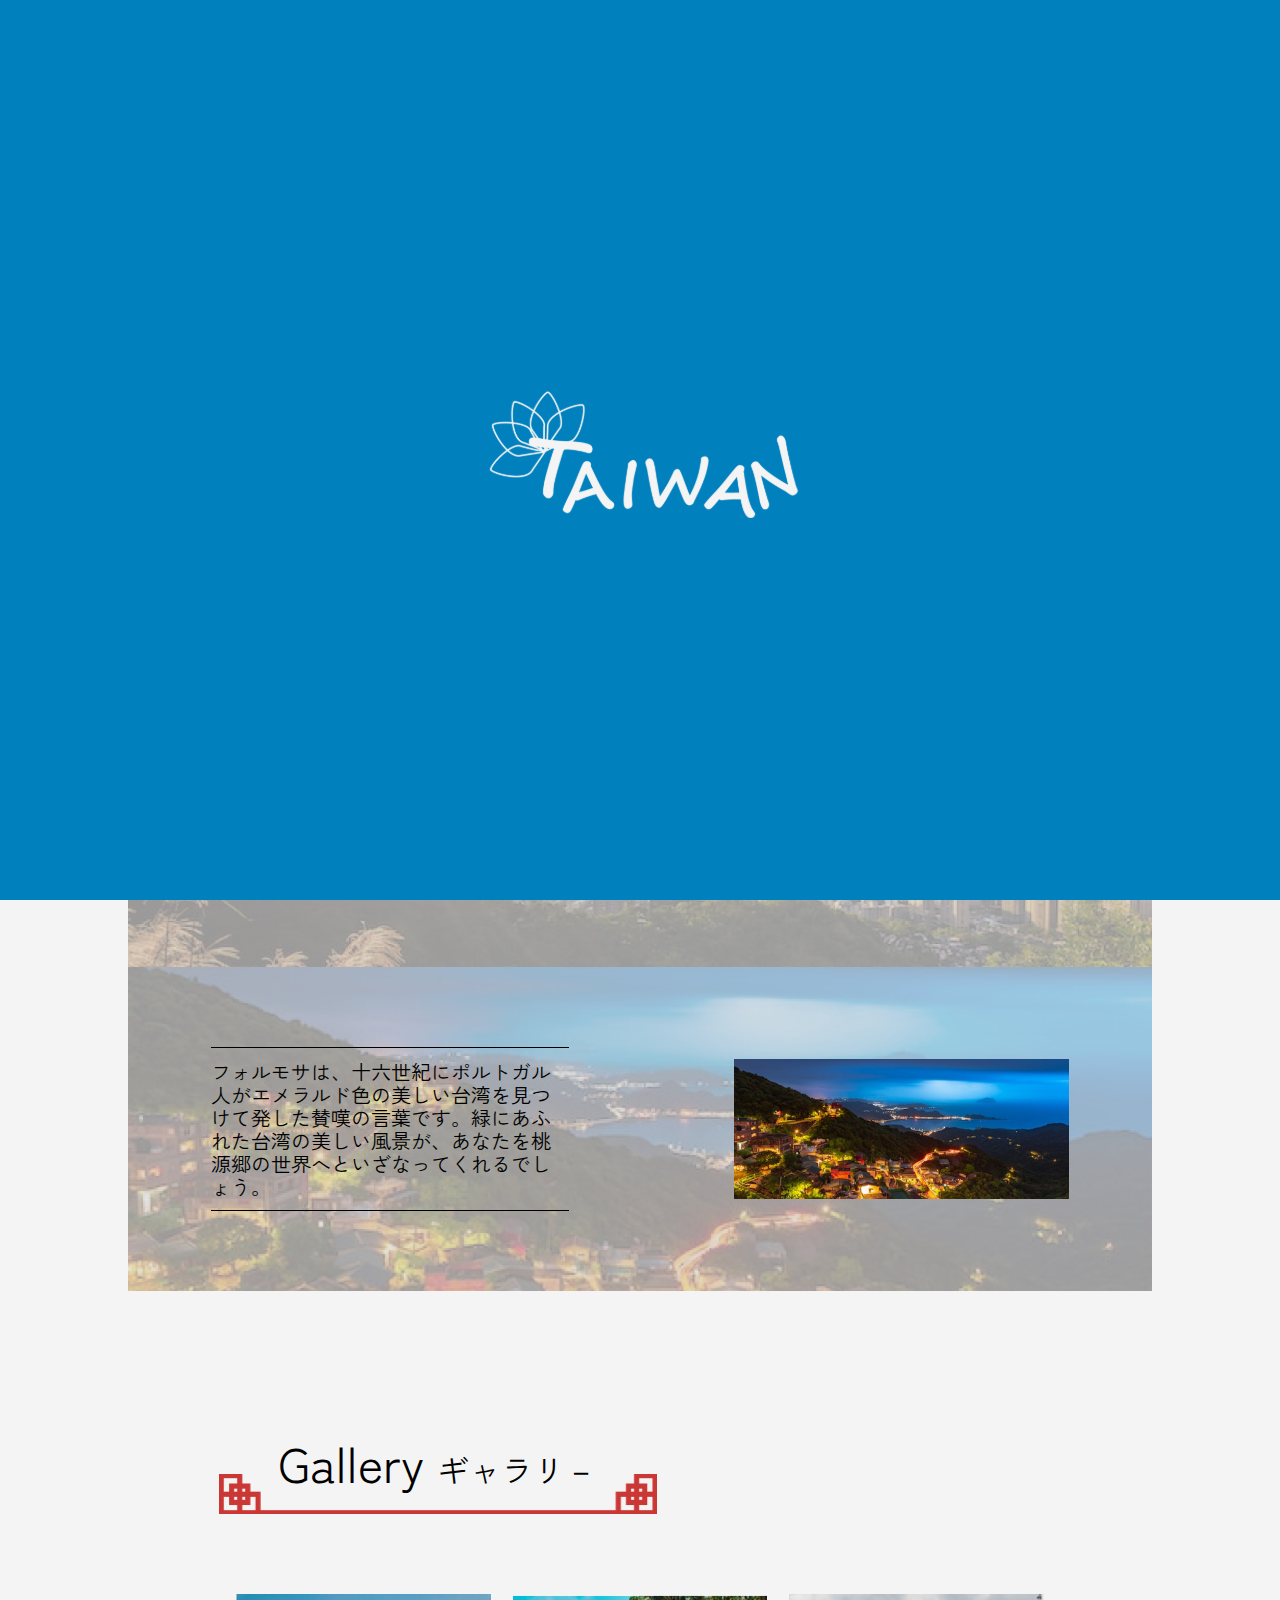
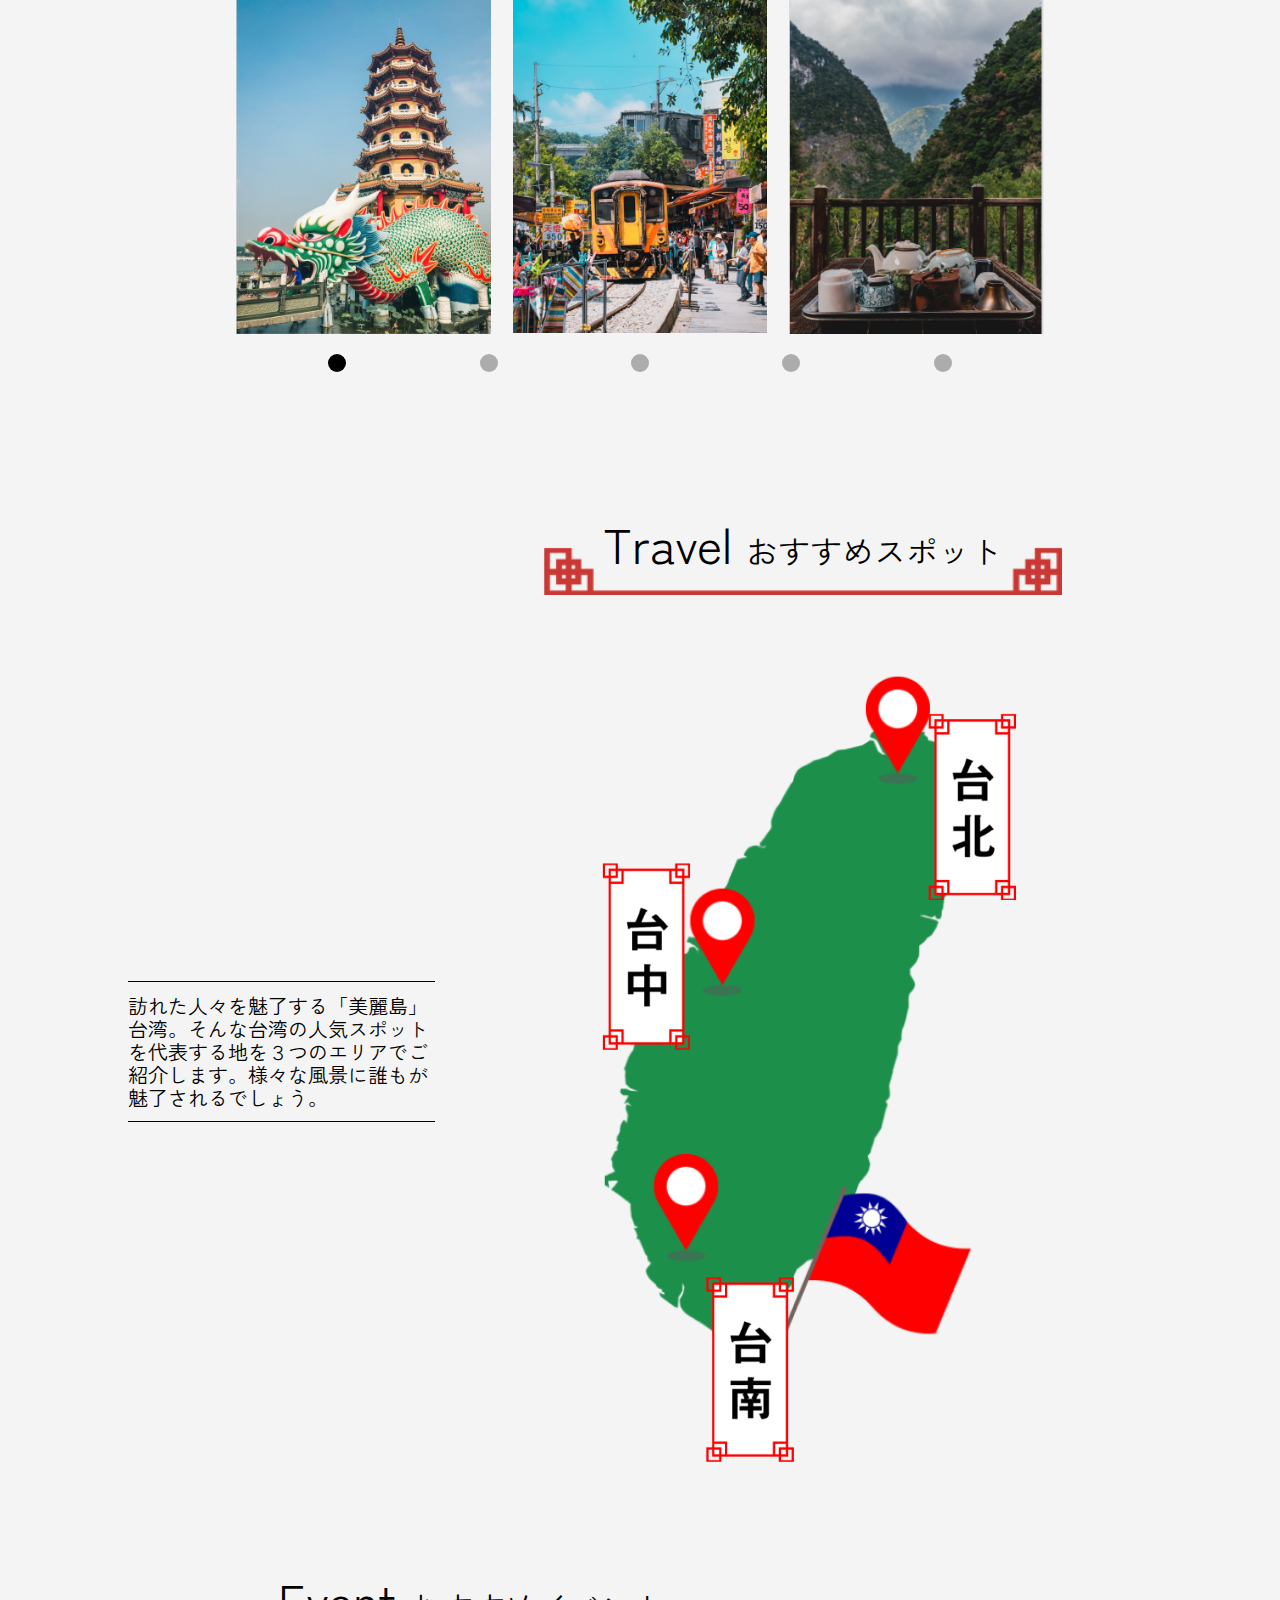
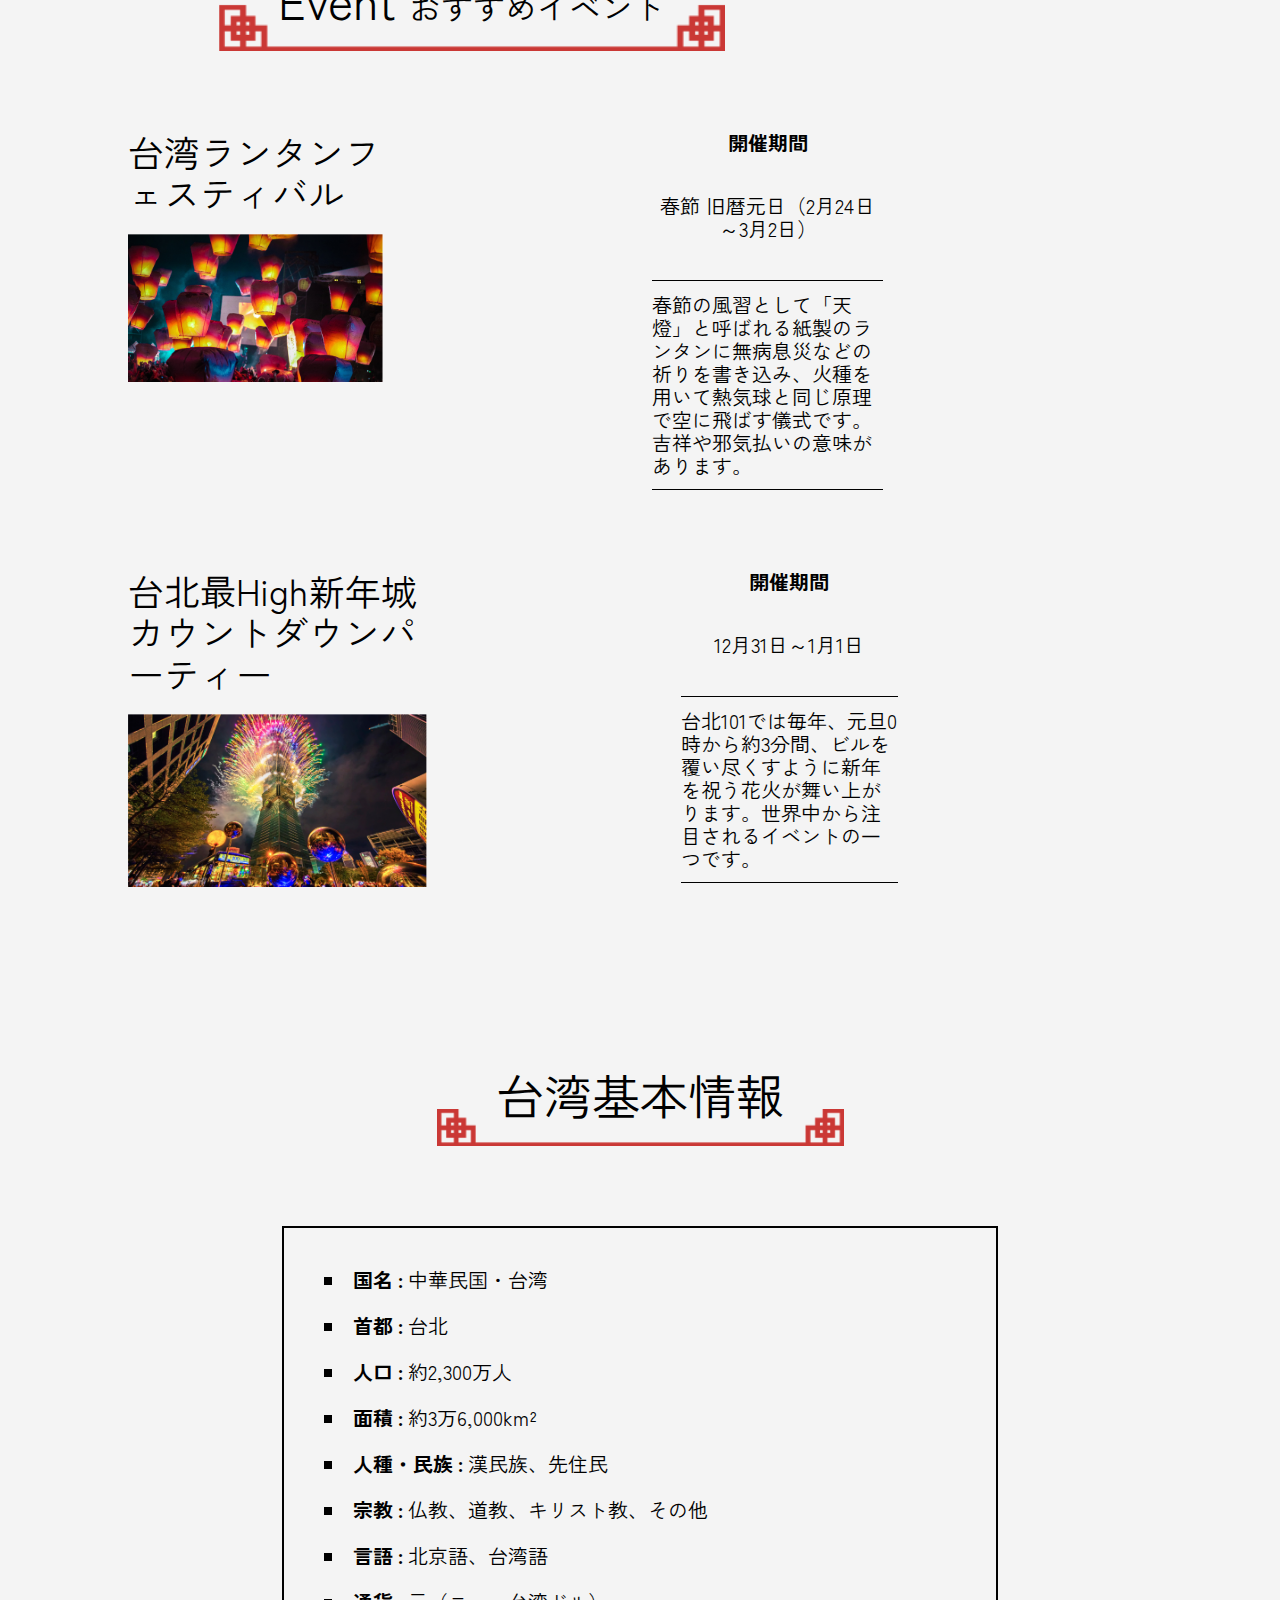
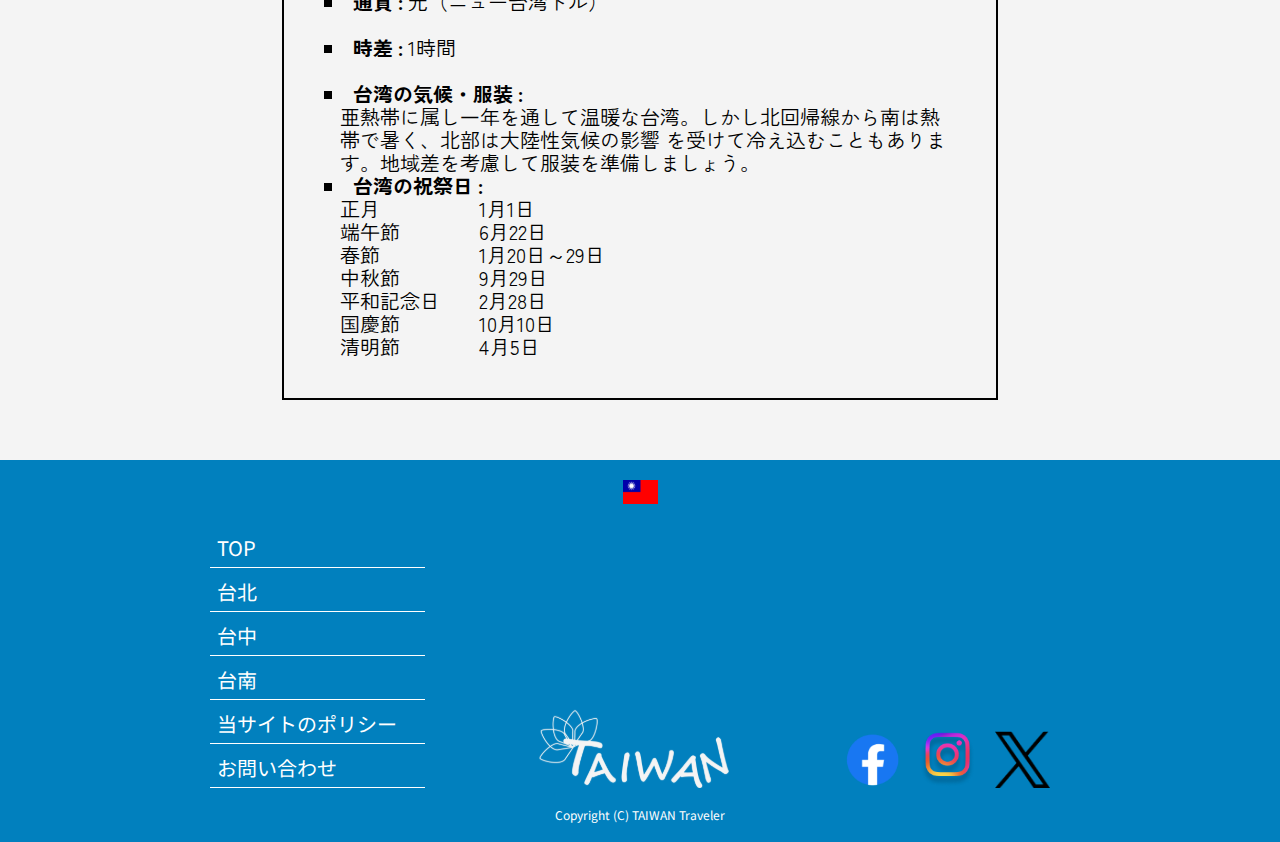
==== index.html @ 3321f448 "nu" ====
<!DOCTYPE html>
<html lang="ja">

<head>
  <meta charset="UTF-8">
  <meta name="viewport" content="width=device-width, initial-scale=1.0">
  <link rel="preconnect" href="https://fonts.googleapis.com">
  <link rel="preconnect" href="https://fonts.gstatic.com" crossorigin>
  <link
    href="https://fonts.googleapis.com/css2?family=Josefin+Sans&family=Noto+Sans+JP&family=Noto+Serif+JP&family=Zen+Kaku+Gothic+New&display=swap"
    rel="stylesheet">
  <link rel="stylesheet" href="common/css/destyle.css">
  <link rel="stylesheet" href="common/css/style.css">
  <link rel="stylesheet" href="トップ/css/style.css">
  <title>TaiwanSite</title>

</head>

<body>
  <header>
    <h1>
      <img src="common/images/logo.svg" alt="taiwan_logo">
    </h1>

    <!-- 左上小さいロゴ -->
    <!-- <div class="header_logo">
      <a href="#"><img src="common/images/logo.svg" alt="taiwan">
      </a>
    </div> -->
    <nav class="gMenu">
      <a href="#"><img src="common/images/drawer_icon.svg" alt="">
      </a>
      <!-- メニュー開閉用 -->
      <input type="checkbox" id="menu-btn" class="menu-btn">
      <!-- アイコン作成用 -->
      <label class="menu-icon" for="menu-btn"></label>



      <ul class="menu">
        <li class="mini_logo"></li>
        <li><a href="#top">TOP</a></li>
        <li><a href="#taipei">台北</a></li>
        <li><a href="#taichung">台中</a></li>
        <li><a href="#tainan">台南</a></li>

      </ul>
    </nav>


  </header>

  <!-- ローディング画面 -->

  <figure id="loading">
    <img alt="" src="common/images/logo.svg" class="taiwan_logo">
  </figure>

  <!-- ここまで -->


  <main>
    <section class="introduction">
      <!-- あとで　キャピタルする -->
      <div class="int_top">
        <div class="flex_pc">
          <div class="flg"><img src="common/images/national_flag.svg" alt="国旗"></div>
          <h3>formosa<br><span>フォルモサ（麗しの島）</span></h3>
        </div>
        <div class="formosa1"><img src="トップ/images/top_formosa1.jpg" alt="いい感じの紹介画像"></div>
      </div>
      <div class="int_bottom">
        <p>フォルモサは、十六世紀にポルトガル人がエメラルド色の美しい台湾を見つけて発した賛嘆の言葉です。緑にあふれた台湾の美しい風景が、あなたを桃源郷の世界へといざなってくれるでしょう。</p>
        <div class="formosa2"><img src="トップ/images/top_formosa2.jpg" alt="いい感じの紹介画像"></div>
      </div>
    </section>
    <section class="gallery">
      <h2>gallery&nbsp;<span>ギャラリ－</span></h2>
      <div class="slider">
        <div>
          <img src="トップ/images/top_slider1.jpg" alt="竜" id="main_image"><img src="トップ/images/top_slider2.jpg" alt="竜"
            id="main_image2"><img src="トップ/images/top_slider3.jpg" alt="竜" id="main_image3">
        </div>
        <ul id="btn_line">
          <li><input type="radio" id="sl1" name="sldbtn" checked><label for="sl1" class="slider_btn"
              data-image="トップ/images/top_slider1.jpg"></label></li>
          <li>
            <input type="radio" id="sl2" name="sldbtn"><label for="sl2" class="slider_btn"
              data-image="トップ/images/top_slider2.jpg"></label>
          </li>
          <li><input type="radio" id="sl3" name="sldbtn"><label for="sl3" class="slider_btn"
              data-image="トップ/images/top_slider3.jpg"></label></li>
          <li><input type="radio" id="sl4" name="sldbtn"><label for="sl4" class="slider_btn"
              data-image="トップ/images/top_slider4.jpg"></label></li>
          <li><input type="radio" id="sl5" name="sldbtn"><label for="sl5" class="slider_btn"
              data-image="トップ/images/top_slider5.jpg"></label></li>
        </ul>
      </div>
    </section>
    <section class="travel">
      <h2>travel&nbsp;<span>おすすめスポット</span></h2>
      <div class="travel_flex">
        <p>訪れた人々を魅了する「美麗島」台湾。そんな台湾の人気スポットを代表する地を３つのエリアでご紹介します。様々な風景に誰もが魅了されるでしょう。</p>
        <div class="map">
          <img src="トップ/images/top_travel_map.png" alt="マップ" class="map_base">
          <img src="トップ/images/top_travel_taipei.png" alt="台北" class="mini_name" id="map_taipei"
            data-href="台北/index.html">
          <img src="トップ/images/top_travel_taichu.png" alt="台中" class="mini_name" id="map_taichu"
            data-href="台中/index.html">
          <img src="トップ/images/top_travel_tainan.png" alt="台南" class="mini_name" id="map_tainan"
            data-href="台南/index.html">

        </div>
      </div>
    </section>
    <section class="event">
      <h2>event&nbsp;<span>おすすめイベント</span></h2>
      <section class="event_tan">
        <div class="event_picture">
          <h3>台湾ランタンフェスティバル</h3>
          <img src="トップ/images/top_event1.jpg" alt="">
        </div>
        <div class="event_time">
          <p class="event_period">開催期間</p>
          <p class="event_date">春節 旧暦元日（2月24日～3月2日）</p>
          <p class="event_info">春節の風習として「天燈」と呼ばれる紙製のランタンに無病息災などの祈りを書き込み、火種を用いて熱気球と同じ原理で空に飛ばす儀式です。吉祥や邪気払いの意味があります。</p>
        </div>
      </section>
      <section class="event_count">
        <div class="event_picture">
          <h3>台北最High新年城<br>カウントダウンパーティー</h3>

          <img src="トップ/images/top_event2.jpg" alt="カウントダウンパーティー">

        </div>
        <div class="event_time">
          <p class="event_period">開催期間</p>
          <p class="event_date">12月31日～1月1日</p>
          <p class="event_info">台北101では毎年、元旦0時から約3分間、ビルを覆い尽くすように新年を祝う花火が舞い上がります。世界中から注目されるイベントの一つです。</p>
        </div>
      </section>
    </section>
    <section class="basic_info">
      <h2>台湾基本情報</h2>
      <dl class="dl_big">
        <dt>国名</dt>
        <dd>中華民国・台湾 </dd><br>
        <dt>首都</dt>
        <dd>台北</dd><br>
        <dt>人口</dt>
        <dd>約2,300万人</dd><br>
        <dt>面積</dt>
        <dd>約3万6,000km²</dd><br>
        <dt>人種・民族</dt>
        <dd>漢民族、先住民</dd><br>
        <dt>宗教</dt>
        <dd>仏教、道教、キリスト教、その他</dd><br>
        <dt>言語</dt>
        <dd>北京語、台湾語</dd><br>
        <dt>通貨</dt>
        <dd>元（ニュー台湾ドル）</dd><br>
        <dt>時差</dt>
        <dd>1時間</dd><br>
        <dt>台湾の気候・服装</dt><br>
        <dd class="big_item">亜熱帯に属し一年を通して温暖な台湾。しかし北回帰線から南は熱帯で暑く、北部は大陸性気候の影響 を受けて冷え込むこともあります。地域差を考慮して服装を準備しましょう。</dd>
        <dt>台湾の祝祭日</dt>
        <dd>
          <dl class="dl_celeblate">
            <dt>正月</dt>
            <dd>1月1日</dd>
            <dt>端午節</dt>
            <dd>6月22日</dd>
            <dt>春節</dt>
            <dd>1月20日～29日</dd>
            <dt>中秋節 </dt>
            <dd>9月29日 </dd>
            <dt>平和記念日</dt>
            <dd>2月28日</dd>
            <dt>国慶節</dt>
            <dd>10月10日</dd>
            <dt>清明節</dt>
            <dd>4月5日</dd>
          </dl>
        </dd>

      </dl>
    </section>
  </main>





  <!-- footer部分 -->
  <footer>
    <div class="king_wrapper">
      <div class="flag"><img src="common/images/national_flag.svg" alt=""></div>
      <div class="wrapper">
        <ul class="footer_menu">
          <li><a href="index.html">top</a></li>
          <li><a href="台北/index.html">台北</a></li>
          <li><a href="台中/index.html">台中</a></li>
          <li><a href="台南/index.html">台南</a></li>
          <li><a href="#">当サイトのポリシー</a></li>
          <li><a href="#">お問い合わせ</a></li>
        </ul>

        <div class="pc_logo"><img src="common/images/PC_logo.svg" alt="logo"></div>

        <ul class="sns_link">
          <li><a href="#"><img src="common/images/footer_fb_icon.png" alt="facebookicon"></a></li>
          <li><a href="#"><img src="common/images/footer_instaglam.png" alt="instglamicon"></a></li>
          <li><a href="#"><img src="common/images/footer_x_icon.png" alt="xicon"></a></li>
        </ul>


      </div>
      <small>copyright (C) <span class="tm_upper">taiwan</span> traveler </small>
    </div>
  </footer>

  <script src="トップ/js/main.js"></script>
  <script src="common/js/main.js"></script>
</body>

</html>
---- common/css/destyle.css ----
/*! destyle.css v2.0.2 | MIT License | https://github.com/nicolas-cusan/destyle.css */

/* Reset box-model and set borders */
/* ============================================ */

*,
::before,
::after {
  box-sizing: border-box;
  border-style: solid;
  border-width: 0;
}

/* Document */
/* ============================================ */

/**
 * 1. Correct the line height in all browsers.
 * 2. Prevent adjustments of font size after orientation changes in iOS.
 * 3. Remove gray overlay on links for iOS.
 */

html {
  line-height: 1.15; /* 1 */
  -webkit-text-size-adjust: 100%; /* 2 */
  -webkit-tap-highlight-color: transparent; /* 3*/
}

/* Sections */
/* ============================================ */

/**
 * Remove the margin in all browsers.
 */

body {
  margin: 0;
}

/**
 * Render the `main` element consistently in IE.
 */

main {
  display: block;
}

/* Vertical rhythm */
/* ============================================ */

p,
table,
blockquote,
address,
pre,
iframe,
form,
figure,
dl {
  margin: 0;
}

/* Headings */
/* ============================================ */

h1,
h2,
h3,
h4,
h5,
h6 {
  font-size: inherit;
  line-height: inherit;
  font-weight: inherit;
  margin: 0;
}

/* Lists (enumeration) */
/* ============================================ */

ul,
ol {
  margin: 0;
  padding: 0;
  list-style: none;
}

/* Lists (definition) */
/* ============================================ */

dt {
  font-weight: bold;
}

dd {
  margin-left: 0;
}

/* Grouping content */
/* ============================================ */

/**
 * 1. Add the correct box sizing in Firefox.
 * 2. Show the overflow in Edge and IE.
 */

hr {
  box-sizing: content-box; /* 1 */
  height: 0; /* 1 */
  overflow: visible; /* 2 */
  border-top-width: 1px;
  margin: 0;
  clear: both;
  color: inherit;
}

/**
 * 1. Correct the inheritance and scaling of font size in all browsers.
 * 2. Correct the odd `em` font sizing in all browsers.
 */

pre {
  font-family: monospace, monospace; /* 1 */
  font-size: inherit; /* 2 */
}

address {
  font-style: inherit;
}

/* Text-level semantics */
/* ============================================ */

/**
 * Remove the gray background on active links in IE 10.
 */

a {
  background-color: transparent;
  text-decoration: none;
  color: inherit;
}

/**
 * 1. Remove the bottom border in Chrome 57-
 * 2. Add the correct text decoration in Chrome, Edge, IE, Opera, and Safari.
 */

abbr[title] {
  text-decoration: underline; /* 2 */
  text-decoration: underline dotted; /* 2 */
}

/**
 * Add the correct font weight in Chrome, Edge, and Safari.
 */

b,
strong {
  font-weight: bolder;
}

/**
 * 1. Correct the inheritance and scaling of font size in all browsers.
 * 2. Correct the odd `em` font sizing in all browsers.
 */

code,
kbd,
samp {
  font-family: monospace, monospace; /* 1 */
  font-size: inherit; /* 2 */
}

/**
 * Add the correct font size in all browsers.
 */

small {
  font-size: 80%;
}

/**
 * Prevent `sub` and `sup` elements from affecting the line height in
 * all browsers.
 */

sub,
sup {
  font-size: 75%;
  line-height: 0;
  position: relative;
  vertical-align: baseline;
}

sub {
  bottom: -0.25em;
}

sup {
  top: -0.5em;
}

/* Embedded content */
/* ============================================ */

/**
 * Prevent vertical alignment issues.
 */

img,
embed,
object,
iframe {
  vertical-align: bottom;
}

/* Forms */
/* ============================================ */

/**
 * Reset form fields to make them styleable
 */

button,
input,
optgroup,
select,
textarea {
  -webkit-appearance: none;
  appearance: none;
  vertical-align: middle;
  color: inherit;
  font: inherit;
  background: transparent;
  padding: 0;
  margin: 0;
  outline: 0;
  border-radius: 0;
  text-align: inherit;
}

/**
 * Reset radio and checkbox appearance to preserve their look in iOS.
 */

[type="checkbox"] {
  -webkit-appearance: checkbox;
  appearance: checkbox;
}

[type="radio"] {
  -webkit-appearance: radio;
  appearance: radio;
}

/**
 * Show the overflow in IE.
 * 1. Show the overflow in Edge.
 */

button,
input {
  /* 1 */
  overflow: visible;
}

/**
 * Remove the inheritance of text transform in Edge, Firefox, and IE.
 * 1. Remove the inheritance of text transform in Firefox.
 */

button,
select {
  /* 1 */
  text-transform: none;
}

/**
 * Correct the inability to style clickable types in iOS and Safari.
 */

button,
[type="button"],
[type="reset"],
[type="submit"] {
  cursor: pointer;
  -webkit-appearance: none;
  appearance: none;
}

button[disabled],
[type="button"][disabled],
[type="reset"][disabled],
[type="submit"][disabled] {
  cursor: default;
}

/**
 * Remove the inner border and padding in Firefox.
 */

button::-moz-focus-inner,
[type="button"]::-moz-focus-inner,
[type="reset"]::-moz-focus-inner,
[type="submit"]::-moz-focus-inner {
  border-style: none;
  padding: 0;
}

/**
 * Restore the focus styles unset by the previous rule.
 */

button:-moz-focusring,
[type="button"]:-moz-focusring,
[type="reset"]:-moz-focusring,
[type="submit"]:-moz-focusring {
  outline: 1px dotted ButtonText;
}

/**
 * Remove arrow in IE10 & IE11
 */

select::-ms-expand {
  display: none;
}

/**
 * Remove padding
 */

option {
  padding: 0;
}

/**
 * Reset to invisible
 */

fieldset {
  margin: 0;
  padding: 0;
  min-width: 0;
}

/**
 * 1. Correct the text wrapping in Edge and IE.
 * 2. Correct the color inheritance from `fieldset` elements in IE.
 * 3. Remove the padding so developers are not caught out when they zero out
 *    `fieldset` elements in all browsers.
 */

legend {
  color: inherit; /* 2 */
  display: table; /* 1 */
  max-width: 100%; /* 1 */
  padding: 0; /* 3 */
  white-space: normal; /* 1 */
}

/**
 * Add the correct vertical alignment in Chrome, Firefox, and Opera.
 */

progress {
  vertical-align: baseline;
}

/**
 * Remove the default vertical scrollbar in IE 10+.
 */

textarea {
  overflow: auto;
}

/**
 * Correct the cursor style of increment and decrement buttons in Chrome.
 */

[type="number"]::-webkit-inner-spin-button,
[type="number"]::-webkit-outer-spin-button {
  height: auto;
}

/**
 * 1. Correct the outline style in Safari.
 */

[type="search"] {
  outline-offset: -2px; /* 1 */
}

/**
 * Remove the inner padding in Chrome and Safari on macOS.
 */

[type="search"]::-webkit-search-decoration {
  -webkit-appearance: none;
}

/**
 * 1. Correct the inability to style clickable types in iOS and Safari.
 * 2. Change font properties to `inherit` in Safari.
 */

::-webkit-file-upload-button {
  -webkit-appearance: button; /* 1 */
  font: inherit; /* 2 */
}

/**
 * Clickable labels
 */

label[for] {
  cursor: pointer;
}

/* Interactive */
/* ============================================ */

/*
 * Add the correct display in Edge, IE 10+, and Firefox.
 */

details {
  display: block;
}

/*
 * Add the correct display in all browsers.
 */

summary {
  display: list-item;
}

/*
 * Remove outline for editable content.
 */

[contenteditable] {
  outline: none;
}

/* Table */
/* ============================================ */

table {
  border-collapse: collapse;
  border-spacing: 0;
}

caption {
  text-align: left;
}

td,
th {
  vertical-align: top;
  padding: 0;
}

th {
  text-align: left;
  font-weight: bold;
}

/* Misc */
/* ============================================ */

/**
 * Add the correct display in IE 10+.
 */

template {
  display: none;
}

/**
 * Add the correct display in IE 10.
 */

[hidden] {
  display: none;
}
---- common/css/style.css ----
@charset "utf-8";

.zen-kaku-gothic-new-regular {
  font-family: "Zen Kaku Gothic New", sans-serif;
  font-weight: 400;
  font-style: normal;
}

header {
  background: url(../../トップ/images/top_header_bg.jpg) no-repeat right center/cover;
  height: 667px;
}

h1 img {
  width: 335px;
  height: 135px;
  margin: 160px 20px 372px;
}

.header_logo img {
  width: 100px;
  height: 39.6px;
  position: absolute;
  top: 0;
  left: 0;

}


/* Drawer Menu */
/* ↓チェックボックスが OFF の場合 */
/* nav 要素 画面上部に固定表示 */
.gMenu {
  /* 右上に固定・前面表示 */
  position: fixed;
  top: 0;
  right: 0;
  z-index: 99;
  width: 100%;
}

/* input 要素 チェックボックスを非表示 */
.menu-btn {
  display: none;
}

.gMenu img,
.menu-icon {
  /* 右上に絶対配置 */
  position: absolute;
  right: 5px;
  top: 16px;
  height: 48px;
  width: 48px;
  padding-top: 5px;

  /* ポインターの形状 指 */
  cursor: pointer;
  color: #fff;
}

/* ul 要素 メニュー */
.menu {
  color: #fff;
  background-color: #000;
  font-family: "Zen Kaku Gothic New";
  font-size: 20px;
  font-weight: bold;
  text-decoration: underline 0.3px;
  margin-bottom: 32px;
  text-align: center;
  /* 非表示 */
  overflow: hidden;
  /* 最大の高さ */
  max-height: 0;
  /* 非表示の際のアニメーション */
  transition: max-height 0.6s;
}

/* 1 つ目の li 要素 */
.menu li:first-of-type {
  padding-top: 120px;
}

/* a 要素 */
.menu a {
  display: block;
  /* padding-top: 24px; */
  margin-bottom: 28px;
  margin-top: 32px;
  text-decoration: none;
}

.menu a:hover {
  background-color: #000;
}

/* ↓チェックボックスが ON の場合 */
/* 非表示にしていた ul.menu を表示 */
.menu-btn:checked~.menu {
  max-height: inherit;
  height: 100vh;
  /* 元 0px */
}

.menu-btn:checked~.gMenu {
  background: transparent;
  /* ↑チェックボックスが OFF の場合 */
}



/* ローディングアニメーション */

/* ロゴの位置、背景設定 */
#loading {
  position: fixed;
  width: 100%;
  height: 100%;
  margin: 0;
  background-color: #0180BE;
  z-index: 555;
  top: 0;
  left: 0;
  display: flex;
  justify-content: center;
  align-items: center;
}

@keyframes taiwan_logo_loading {
  0% {
    opacity: 0
  }

  20% {
    opacity: 0.3;
  }

  40% {
    opacity: 0.6;
  }

  60% {
    opacity: 1;
  }

  100% {
    opacity: 0;
  }
}

.taiwan_logo {
  animation-name: taiwan_logo_loading;
  animation-duration: 4s;
  animation-iteration-count: infinite;
}

/* jsでクラスloadedを付与　その後設定した要素を消す */
.loaded {
  opacity: 1;
  visibility: hidden;
}

/* ここまで */




/* footer部分　css */

footer {
  background: #0180BE;
  text-align: center;
  color: #fff;
  font-family: "Noto Sans JP", sans-serif;
}

.flag {
  margin-bottom: 20px;
}

footer ul,
small {
  margin: 20px 0;
}

.flag {
  padding-top: 20px;
}

footer ul {
  list-style: none;
  font-size: 12px;
  padding-left: 0px;
}

.footer_menu {
  width: 200px;
  margin: 0 auto;
  text-align: left;
}

.footer_menu li {
  border-bottom: 1px #fff solid;
  padding-bottom: 8px;
  padding-top: 12px;
}

.footer_menu li:nth-child(1) a,
span {
  text-transform: uppercase;
}

.footer_menu li a {
  color: #fff;
  text-decoration: none;
  margin-left: 7.5px;
  display: block;
}

.sns_link {
  display: flex;
  align-items: center;
  justify-content: center;
}

.sns_link li {
  margin-right: 20px;
}

.sns_link img {
  width: 30px;
  object-fit: contain;
}

small {
  display: block;
  padding-bottom: 20px;
  text-transform: capitalize;
  margin-bottom: 0;
  font-size: 10px;
}

.pc_logo {
  visibility: hidden;
}

.pc_logo img {
  width: 120%;
}

@media screen and (min-width:768px) {

  /* footer */
  .wrapper {
    display: flex;
    justify-content: space-between;
    align-items: end;
    width: 84%;
    margin: 0 auto;
  }

  .footer_menu {
    flex-basis: 25%;
    margin: 0;
    font-size: 20px;
  }

  .footer_menu li:hover {
    font-weight: bold;
    transform: translateX(10px);
    border-bottom: 1px #6CBAD8 solid;
  }

  .footer_menu li a:hover {
    color: #EDA184;

  }

  .pc_logo {
    flex-basis: 20%;
    visibility: visible;
    display: flex;
    justify-content: left;
  }


  .pc_logo img {
    transform: translateX(-20px);
  }

  .sns_link {
    flex-basis: 18%;
    margin: 0;
  }

  .sns_link img {
    width: 55px;
  }

  .sns_link li:hover {
    transform: translateY(-10px);
    transition: all 0.3s ease-in;
  }

  small {
    font-size: 12px;
  }


}

@media screen and (min-width:1024px) {

  /* footer部分 */
  footer {
    display: grid;
    place-content: center;
  }

  .king_wrapper {
    width: 1024px;
  }
}
---- トップ/css/style.css ----
@charset "utf-8";

:root {
  --bgcolor: #F4F4F4;
  --fcolor: #000;
  --smfsize: 12px;
  --mdfsize: 20px;
  --lgfsize: 30px;
  --lgsp: 60px;
  --mdsp: 40px;
  --smsp: 20px;
  --pclf: 48px;
  --pcmf: 32px;
  --pcmsp: 80px;
  --pclsp: 120px;
}

/* 全体共通 */
main {
  text-align: center;
  font-family: "Zen Kaku Gothic New", sans-serif;
  font-size: var(--smfsize);
  background-color: var(--bgcolor);
}

main section {
  padding-top: var(--lgsp);
}

main h2 {
  margin-bottom: var(--mdsp);
  font-size: var(--lgfsize);
  text-transform: capitalize;
}

main h2 span {
  font-size: var(--smfsize);
}


main p {
  margin: 0 auto;
  width: 60vw;
  text-align: left;
  padding-top: 12px;
  padding-bottom: 12px;
  border-top: 1px solid var(--fcolor);
  border-bottom: 1px solid var(--fcolor);
  margin-bottom: var(--smsp);
}

.gallery h2,
.travel h2,
.event h2,
.basic_info h2 {
  display: inline-block;
  padding: 8px var(--mdsp);
  background: url(../images/hedding_line.png) bottom center/contain no-repeat;
}

main img {
  max-width: 100%;
  object-fit: contain;
}


/* ふぉるもさ紹介部分 */
.introduction {
  padding: 0;

}

main .introduction h2 {
  font-size: var(--mdfsize);
}

.introduction img {
  height: 140px;
}

main .flg {
  margin-bottom: var(--mdsp);
}

main .flg img {
  width: 24px;
  height: 35px;
}

.int_top {
  padding-bottom: var(--lgsp);
  padding-top: var(--lgsp);
  background: url(../images/formosa1_bg.jpg) no-repeat left top/cover;
}


.int_top h2 span {
  display: inline-block;
  padding-bottom: 12px;
  border-bottom: 1px solid var(--fcolor);
}

.int_bottom {
  background: url(../images/formosa2_bg.jpg) no-repeat left top/cover;
  padding-bottom: var(--lgsp);
  padding-top: var(--lgsp);
}

/* gallery */
.slider {
  margin: 0 auto;
  width: 83%;
}

.slider img {
  width: 100%;
}

#main_image2,
#main_image3 {
  display: none;
}

#btn_line {
  display: flex;
  justify-content: space-evenly;
  margin-top: var(--smsp);
}

.slider li {
  margin-right: var(--smsp);
  margin-left: var(--smsp);

}

input[type=radio] {
  display: none;
}

input[type=radio]:checked+label {
  background-color: var(--fcolor);

}

.slider li label {
  display: block;
  background-color: #0000004b;
  width: 18px;
  height: 18px;
  border-radius: 50%;
}


/* map */
.map {
  margin-top: var(--smsp);
  position: relative;
  margin: 0 auto;
}

.map_base {
  z-index: -1;
  width: 64%;
}

.mini_name {
  width: 13%;
  position: absolute;
}

#map_taipei {
  top: 5%;
  right: 15%;
}

#map_taichu {
  top: 25%;
  left: 20%;
}

#map_tainan {
  top: 80%;
  right: 50%;
}





/* event */
.event h3 {
  font-size: var(--mdfsize);
}

.event img {
  width: 335px;
  margin-bottom: var(--smsp);
  margin-top: var(--smsp);
}

.event_period,
.event_date {
  border: none;
  text-align: center;
  margin-bottom: 8px;
  padding: 0;
}

.event_period {
  font-weight: bold;
}

.event_date {
  margin-bottom: var(--smsp);
}

.event_tan,
.event_count {
  padding: 0;
}

.event_tan {
  margin-bottom: var(--mdsp);
}

.event_info {
  margin-bottom: 0;
}

/* 台湾基本情報 */
.basic_info {
  padding-bottom: 60px;
}

.dl_big {
  width: 70%;
  margin: 0 auto;
}

.dl_big dt::after {
  content: ":";
  margin: 0 5px;
}

.dl_big dt {
  float: left;
  display: list-item;
  list-style-position: inside;
  list-style-type: square;
  color: var(--fcolor);
}

.dl_big dt,
.dl_big dd {
  text-align: left;
}

.basic_info dt span {
  padding-left: 4px;
}

.big_item {
  padding-left: 1rem;
}

.dl_celeblate {
  display: flex;
  flex-wrap: wrap;
  text-indent: 1rem;
  width: 100%;
}

.dl_celeblate dt {
  list-style-type: none;
  flex-basis: 22%;
  font-weight: 400;
  text-align: left;
  float: none;
}

.dl_celeblate dt::after {
  content: none;
}

.dl_celeblate dd {
  flex-basis: 78%;
}




@media screen and (min-width:768px) {

  /* 全体 */
  main {
    font-size: var(--mdfsize);
    text-align: start;
  }

  main h2 {
    font-size: var(--pclf);
  }

  main h2 span {
    font-size: var(--pcmf);
  }

  main section {
    padding-top: var(--pclsp);
  }

  main p {
    width: 30%;
  }

  main h2 {
    margin-bottom: var(--pcmsp);
  }

  .gallery h2,
  .travel h2,
  .event h2,
  .basic_info h2 {
    padding: 24px var(--lgsp);
  }

  .gallery h2,
  .event h2 {

    margin-left: 7vw;

  }




  /* introduction */
  .introduction {
    margin: 0 auto;
    text-align: center;
  }

  .introduction img {
    width: 130%;
  }

  main .introduction h2 {
    font-size: 3vw;
  }

  .int_top,
  .int_bottom {
    padding-top: var(--pcmsp);
    padding-bottom: var(--pcmsp);
    display: flex;
    align-items: center;
    justify-content: space-around;
  }

  .int_top {
    background: url(../images/pc_formosa_bg1.jpg) no-repeat left top/cover;

  }

  .int_top .flg {
    transform: translateX(170%);
    display: block;
    width: 10vw;
  }

  .int_top .flg img {
    width: 10vw;
    display: inline;
  }

  .int_top h2 {
    text-align: left;
  }

  .int_top h2 span {
    border: none;
  }

  .flex_pc,
  .int_bottom p {
    flex-basis: 35%;
  }

  .formasa1,
  .formasa2 {
    flex-basis: 40%;
  }

  .int_bottom {
    background: url(../images/pc_formosa_bg2.jpg) no-repeat left top/cover;

  }

  .int_bottom p {
    margin: 0;
  }

  /* gallery */
  .slider div {
    display: flex;
    justify-content: space-evenly;
  }

  .slider img {
    width: 30%;
  }


  #main_image2,
  #main_image3 {
    display: block;
  }

  /* taravel */
  .travel {
    text-align: right;
  }

  .travel h2 {
    margin-right: 7vw;
  }

  .travel_flex {
    display: flex;
    justify-content: space-evenly;
  }

  .travel_flex p {
    margin: 0;
    align-self: center;
  }

  .travel img {
    width: 30vw;
  }

  .travel .mini_name {
    width: 23%;
  }

  .travel .mini_name:hover {

    cursor: pointer;
    transform: scale(1.2);
    transition: transform ease-in 0.3s;
  }

  #map_taipei {
    top: 5%;
    right: -8%;
  }

  #map_taichu {
    top: 25%;
    left: 0;
  }

  /* event */


  .event_tan,
  .event_count {
    text-align: center;
    display: flex;
    justify-content: space-evenly;
    align-self: center;
    align-items: flex-start;
  }

  .event h3 {
    font-size: 36px;
    text-align: left;
  }

  .event img {
    width: 42vw;
  }

  .event_time {
    align-self: center;
  }

  .event p {
    margin-bottom: 40px;
  }

  /* 台湾基本情報 */
  .basic_info {
    text-align: center;
  }


  .basic_info dl {
    font-size: var(--smsp);
  }


  .dl_big {
    border: 2px solid var(--fcolor);
    padding: var(--mdsp);
  }
}

@media screen and (min-width:1024px) {

  main section {
    width: 1024px;
    margin: 0 auto;
  }
}
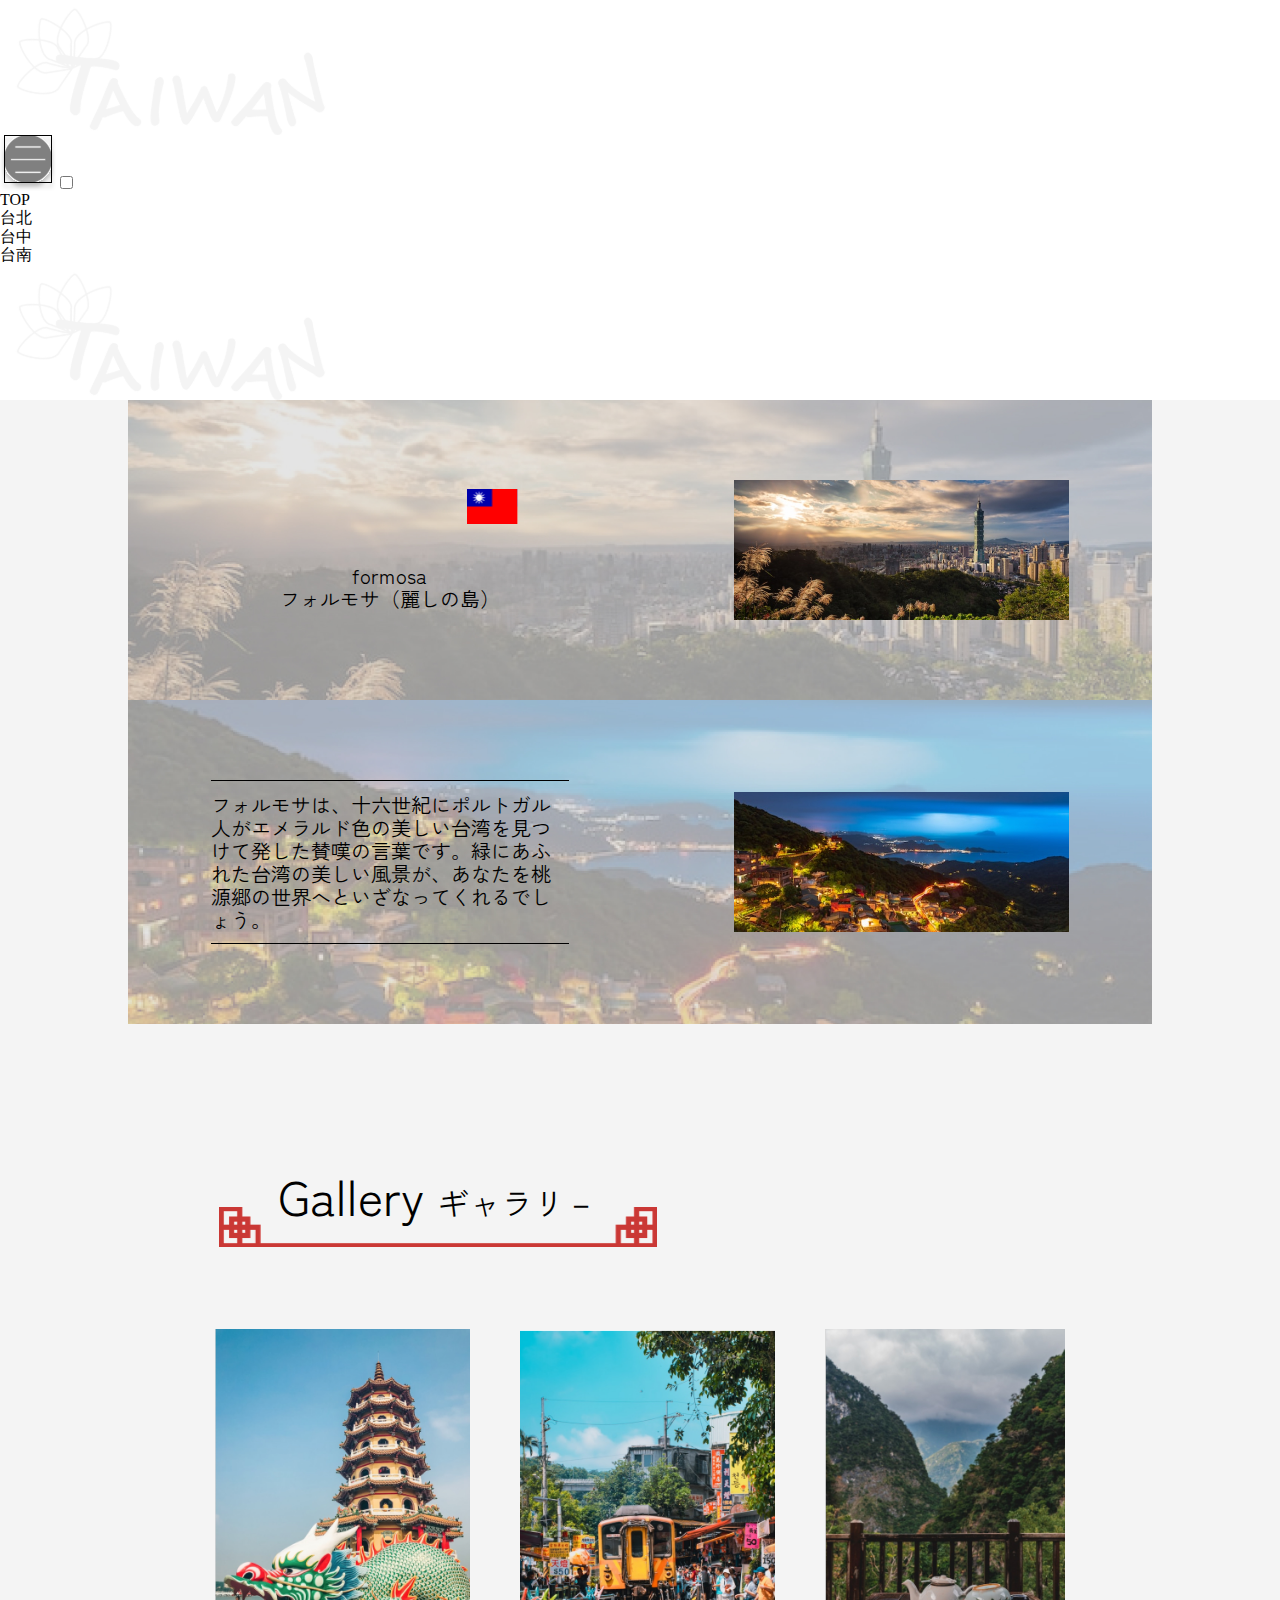
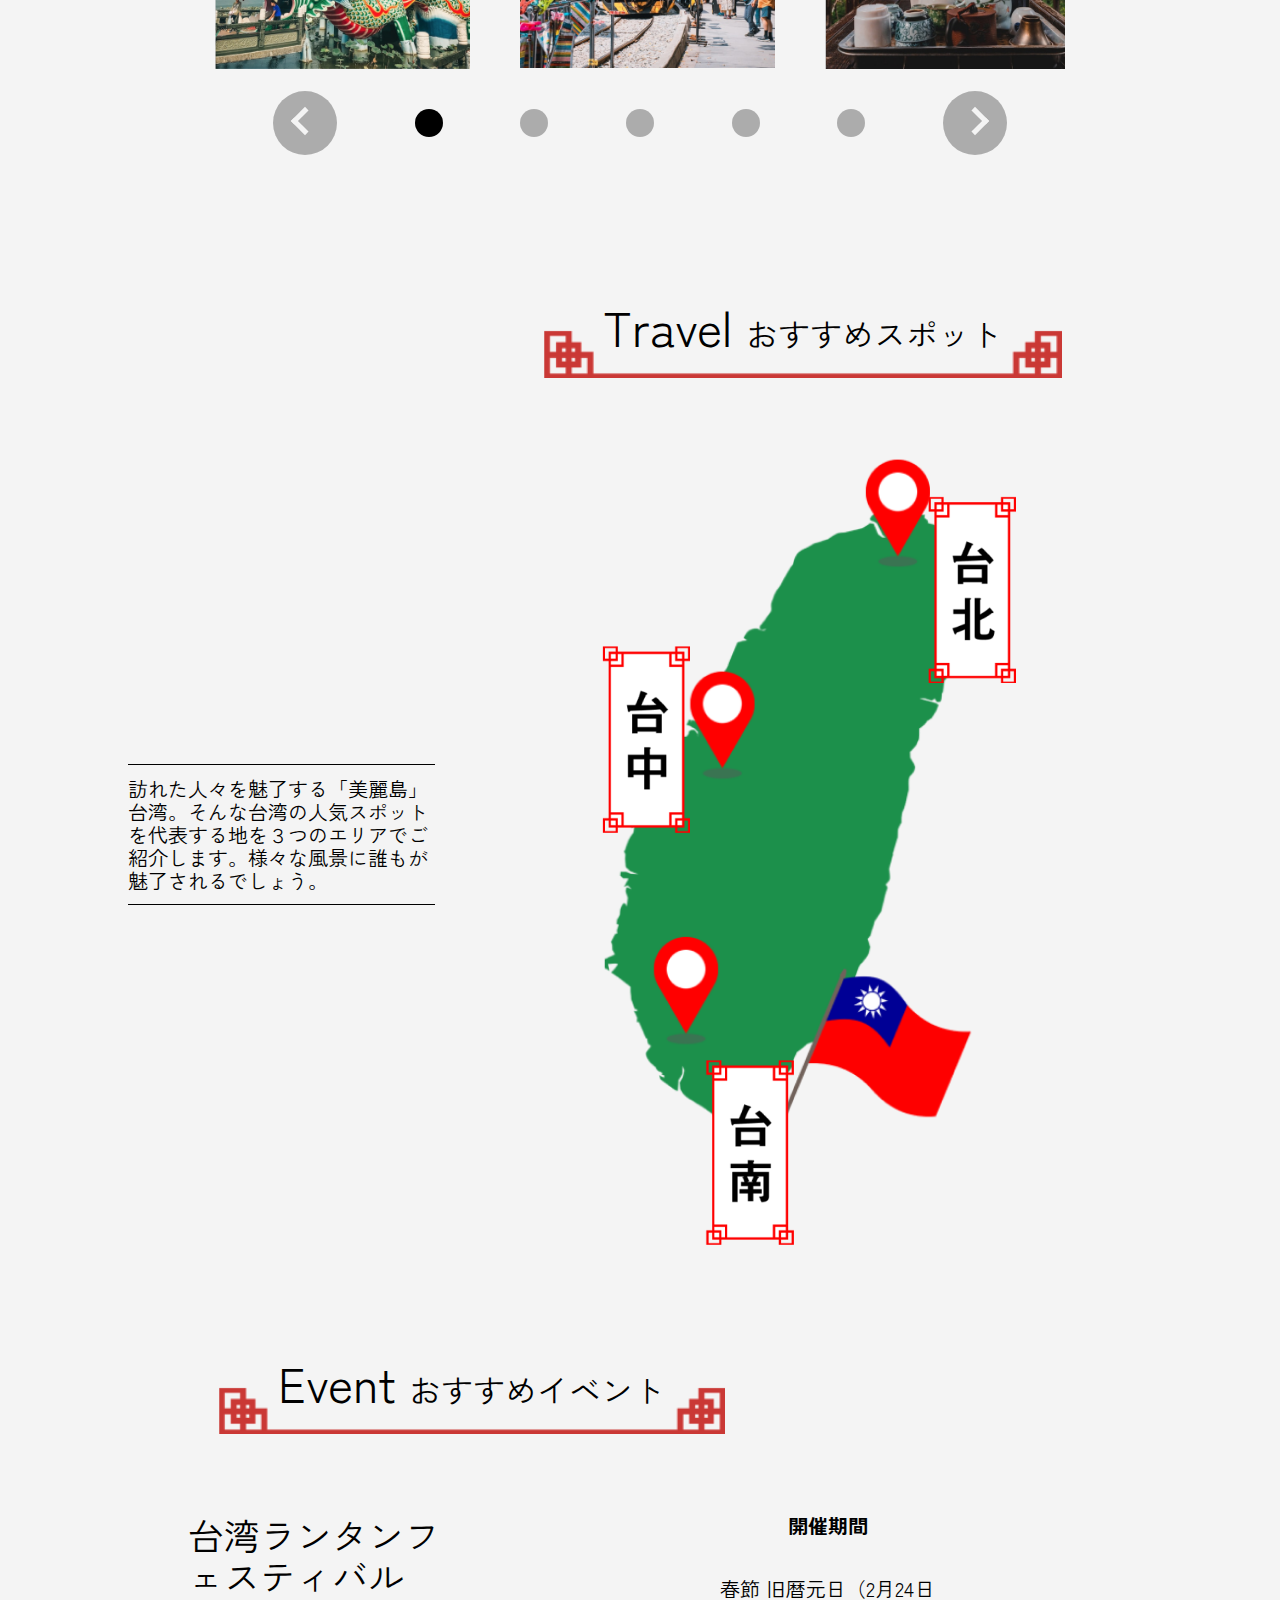
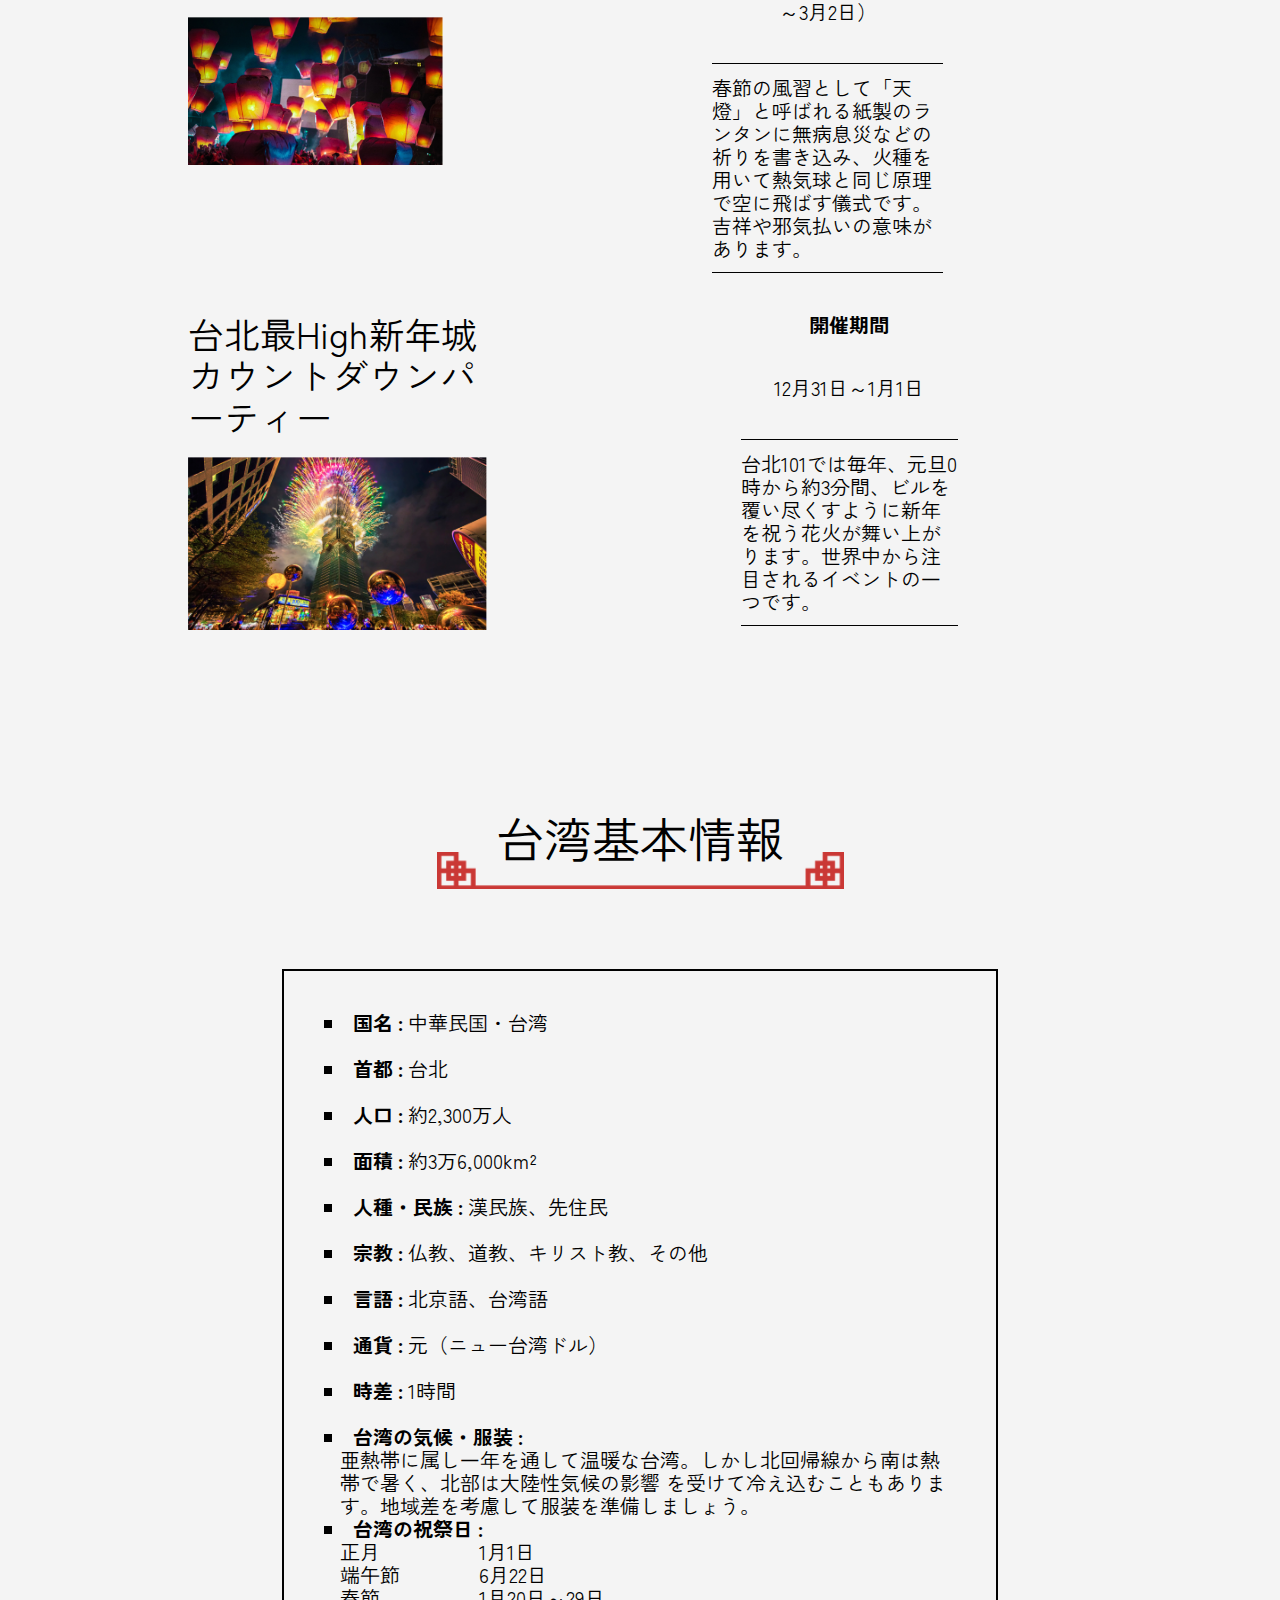
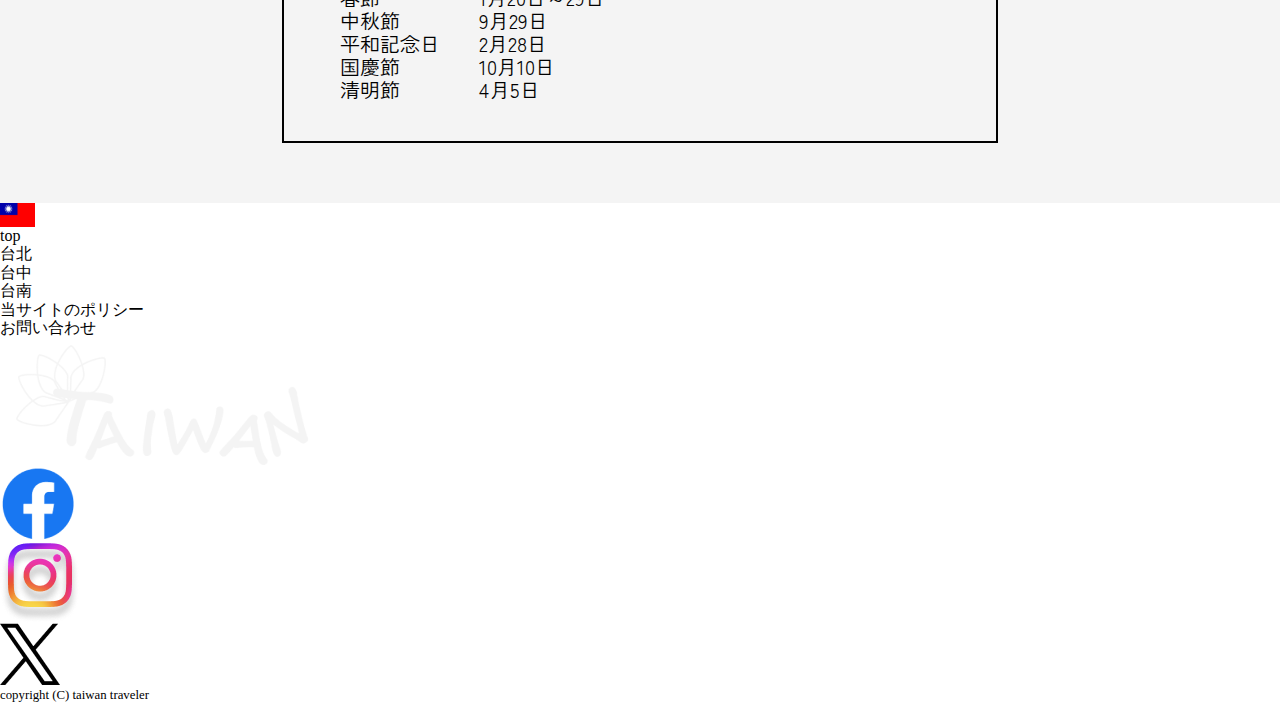
==== commit 627b21d1: "ｍ" ====
--- a/index.html
+++ b/index.html
@@ -10,7 +10,7 @@
     href="https://fonts.googleapis.com/css2?family=Josefin+Sans&family=Noto+Sans+JP&family=Noto+Serif+JP&family=Zen+Kaku+Gothic+New&display=swap"
     rel="stylesheet">
   <link rel="stylesheet" href="common/css/destyle.css">
-  <link rel="stylesheet" href="common/css/style.css">
+  <!-- <link rel="stylesheet" href="common/css/style.css"> -->
   <link rel="stylesheet" href="トップ/css/style.css">
   <title>TaiwanSite</title>
 
@@ -77,11 +77,14 @@
     <section class="gallery">
       <h2>gallery&nbsp;<span>ギャラリ－</span></h2>
       <div class="slider">
-        <div>
+        <div class="contents">
           <img src="トップ/images/top_slider1.jpg" alt="竜" id="main_image"><img src="トップ/images/top_slider2.jpg" alt="竜"
-            id="main_image2"><img src="トップ/images/top_slider3.jpg" alt="竜" id="main_image3">
+            id="main_image2"><img src="トップ/images/top_slider3.jpg" alt="竜" id="main_image3"><img
+            src="トップ/images/top_slider4.jpg" alt="竜" id="main_image4"><img src="トップ/images/top_slider5.jpg" alt="竜"
+            id="main_image5">
         </div>
         <ul id="btn_line">
+          <li id="pre_btn" class="slider_btn"></li>
           <li><input type="radio" id="sl1" name="sldbtn" checked><label for="sl1" class="slider_btn"
               data-image="トップ/images/top_slider1.jpg"></label></li>
           <li>
@@ -94,6 +97,8 @@
               data-image="トップ/images/top_slider4.jpg"></label></li>
           <li><input type="radio" id="sl5" name="sldbtn"><label for="sl5" class="slider_btn"
               data-image="トップ/images/top_slider5.jpg"></label></li>
+          <li id="next" class="slider_btn"></li>
+
         </ul>
       </div>
     </section>
@@ -220,7 +225,7 @@
   </footer>
 
   <script src="トップ/js/main.js"></script>
-  <script src="common/js/main.js"></script>
+  <!-- <script src="common/js/main.js"></script> -->
 </body>
 
 </html>--- a/トップ/css/style.css
+++ b/トップ/css/style.css
@@ -117,7 +117,11 @@
 }
 
 #main_image2,
-#main_image3 {
+#main_image3,
+#pre,
+#next,
+#main_image4,
+#main_image5 {
   display: none;
 }
 
@@ -401,20 +405,108 @@
   }
 
   /* gallery */
-  .slider div {
+  .slider .contents {
+    max-width: 220vw;
     display: flex;
     justify-content: space-evenly;
   }
 
+  .slider {
+    max-width: 100vw;
+    overflow: hidden;
+  }
+
   .slider img {
     width: 30%;
-  }
-
+    margin-right: 50px;
+  }
+
+
+  .contents1 {
+    transform: translateX(0);
+    transition: all 0.3s ease-in;
+  }
+
+  .contents2 {
+    transform: translateX(-30%);
+    transition: all 0.3s ease-in;
+
+  }
+
+  .contents3 {
+    transform: translateX(-70%);
+    transition: all 0.3s ease-in;
+
+  }
+
+  .contents4 {
+    transform: translateX(-105%);
+    transition: all 0.3s ease-in;
+
+  }
+
+  .contents5 {
+    transform: translateX(-10%);
+    transition: all 0.3s ease-in;
+
+  }
 
   #main_image2,
-  #main_image3 {
+  #main_image3,
+  #main_image4,
+  #main_image5 {
     display: block;
   }
+
+  .slider li {
+    display: grid;
+    place-items: center;
+  }
+
+  .slider li label {
+    width: 28px;
+    height: 28px;
+  }
+
+  #pre_btn,
+  #next {
+    display: block;
+    background-color: #0000004b;
+    height: 64px;
+    width: 64px;
+    border-radius: 50%;
+    position: relative;
+  }
+
+  #pre_btn::after,
+  #next::after {
+    content: "";
+    display: inline-block;
+    width: 20px;
+    height: 20px;
+    border-left: 5px solid var(--bgcolor);
+    border-bottom: 5px solid var(--bgcolor);
+    position: absolute;
+    top: 20px;
+    right: 22px;
+  }
+
+  #pre_btn:hover,
+  #next:hover {
+    background: #0180BE;
+    transition: all ease 0.2s;
+    cursor: pointer;
+  }
+
+  #pre_btn::after {
+    transform: rotate(45deg);
+  }
+
+  #next::after {
+    transform: rotate(-135deg);
+
+  }
+
 
   /* taravel */
   .travel {
@@ -470,6 +562,7 @@
     justify-content: space-evenly;
     align-self: center;
     align-items: flex-start;
+    margin: 0 var(--lgsp);
   }
 
   .event h3 {
@@ -504,6 +597,7 @@
     border: 2px solid var(--fcolor);
     padding: var(--mdsp);
   }
+
 }
 
 @media screen and (min-width:1024px) {
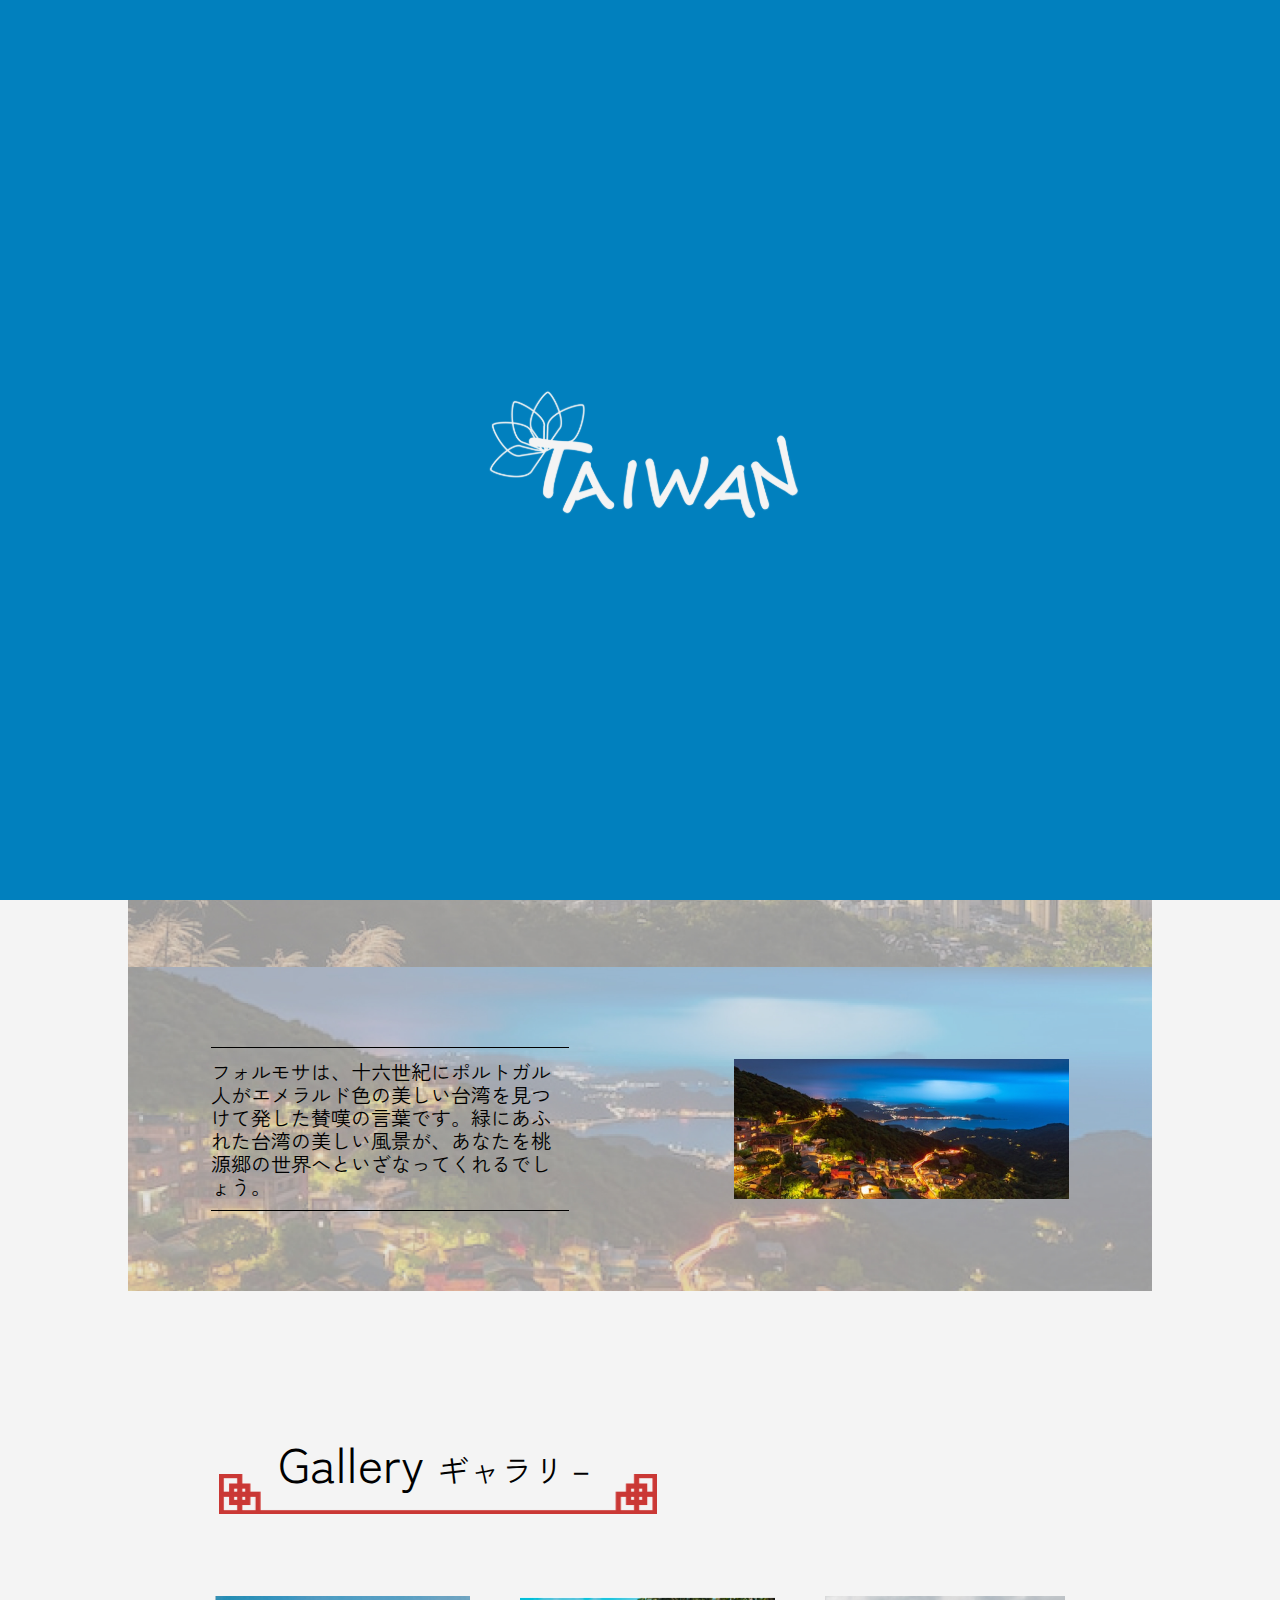
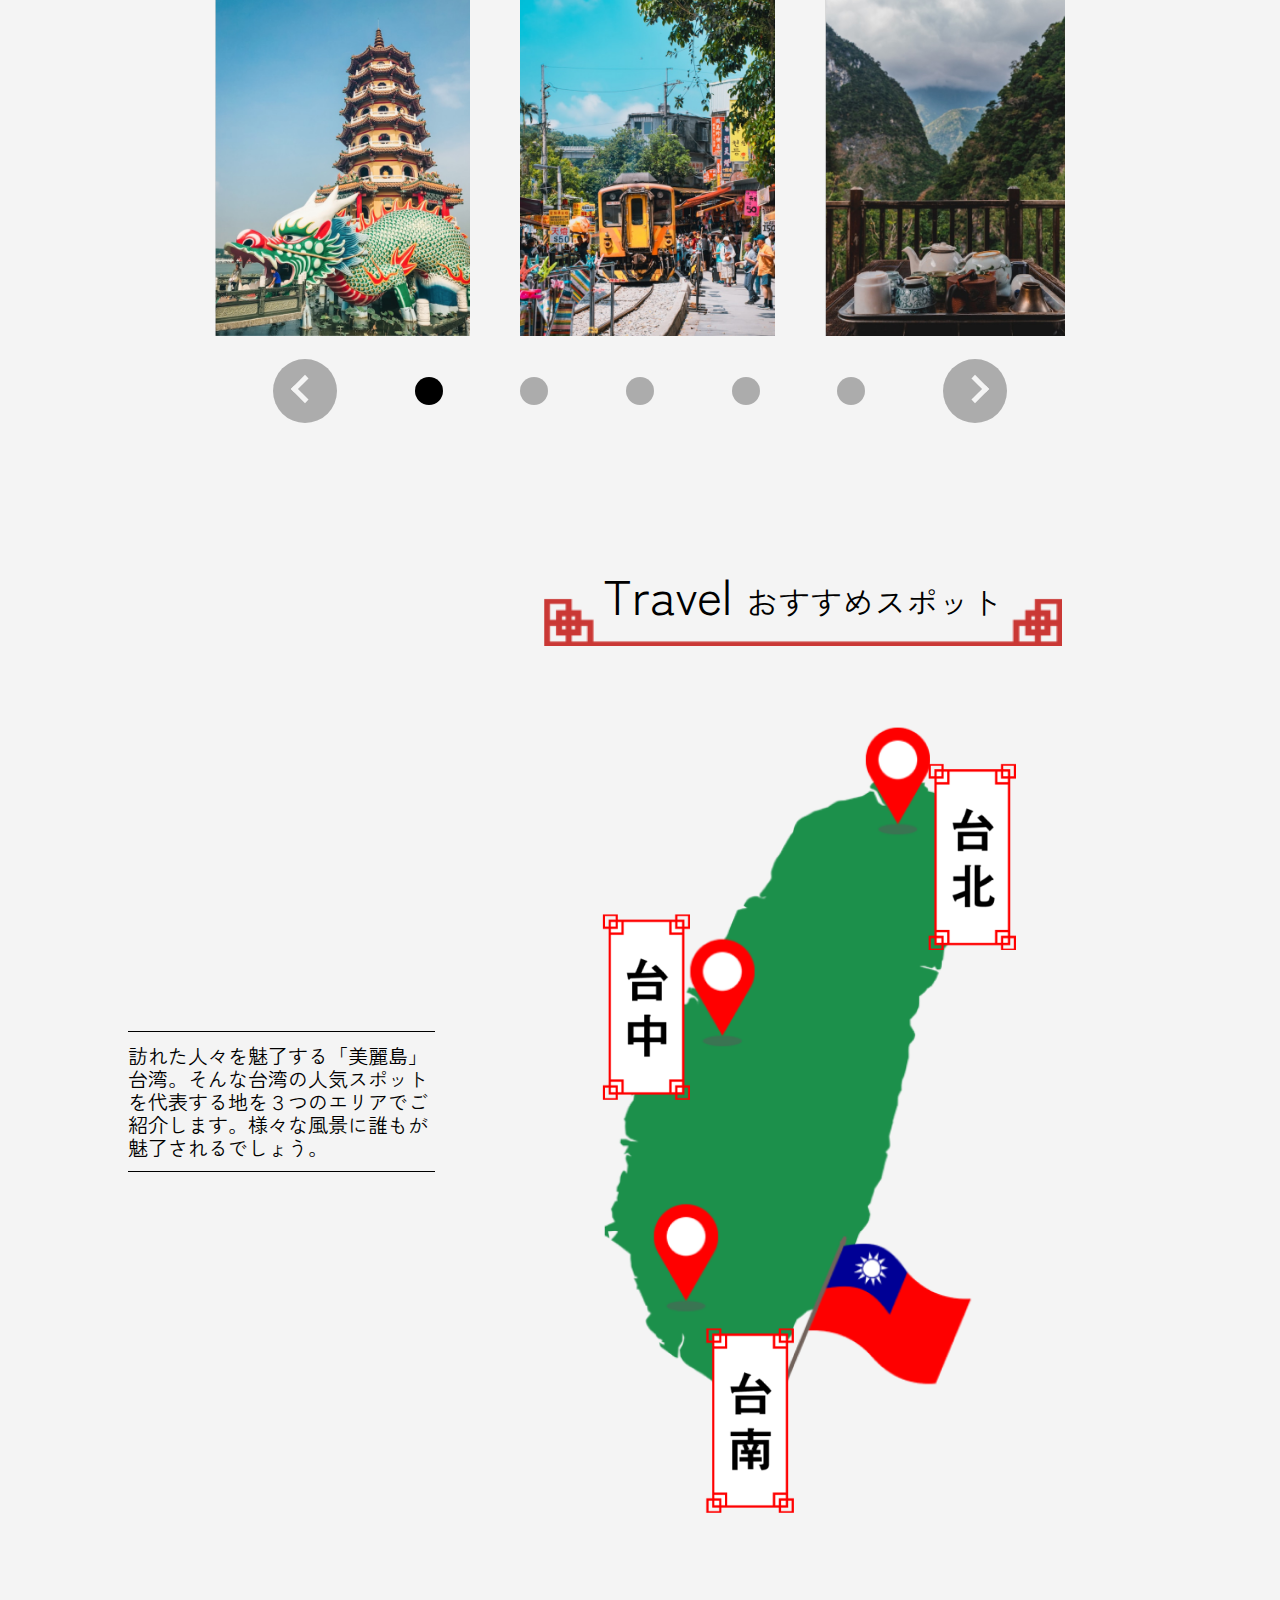
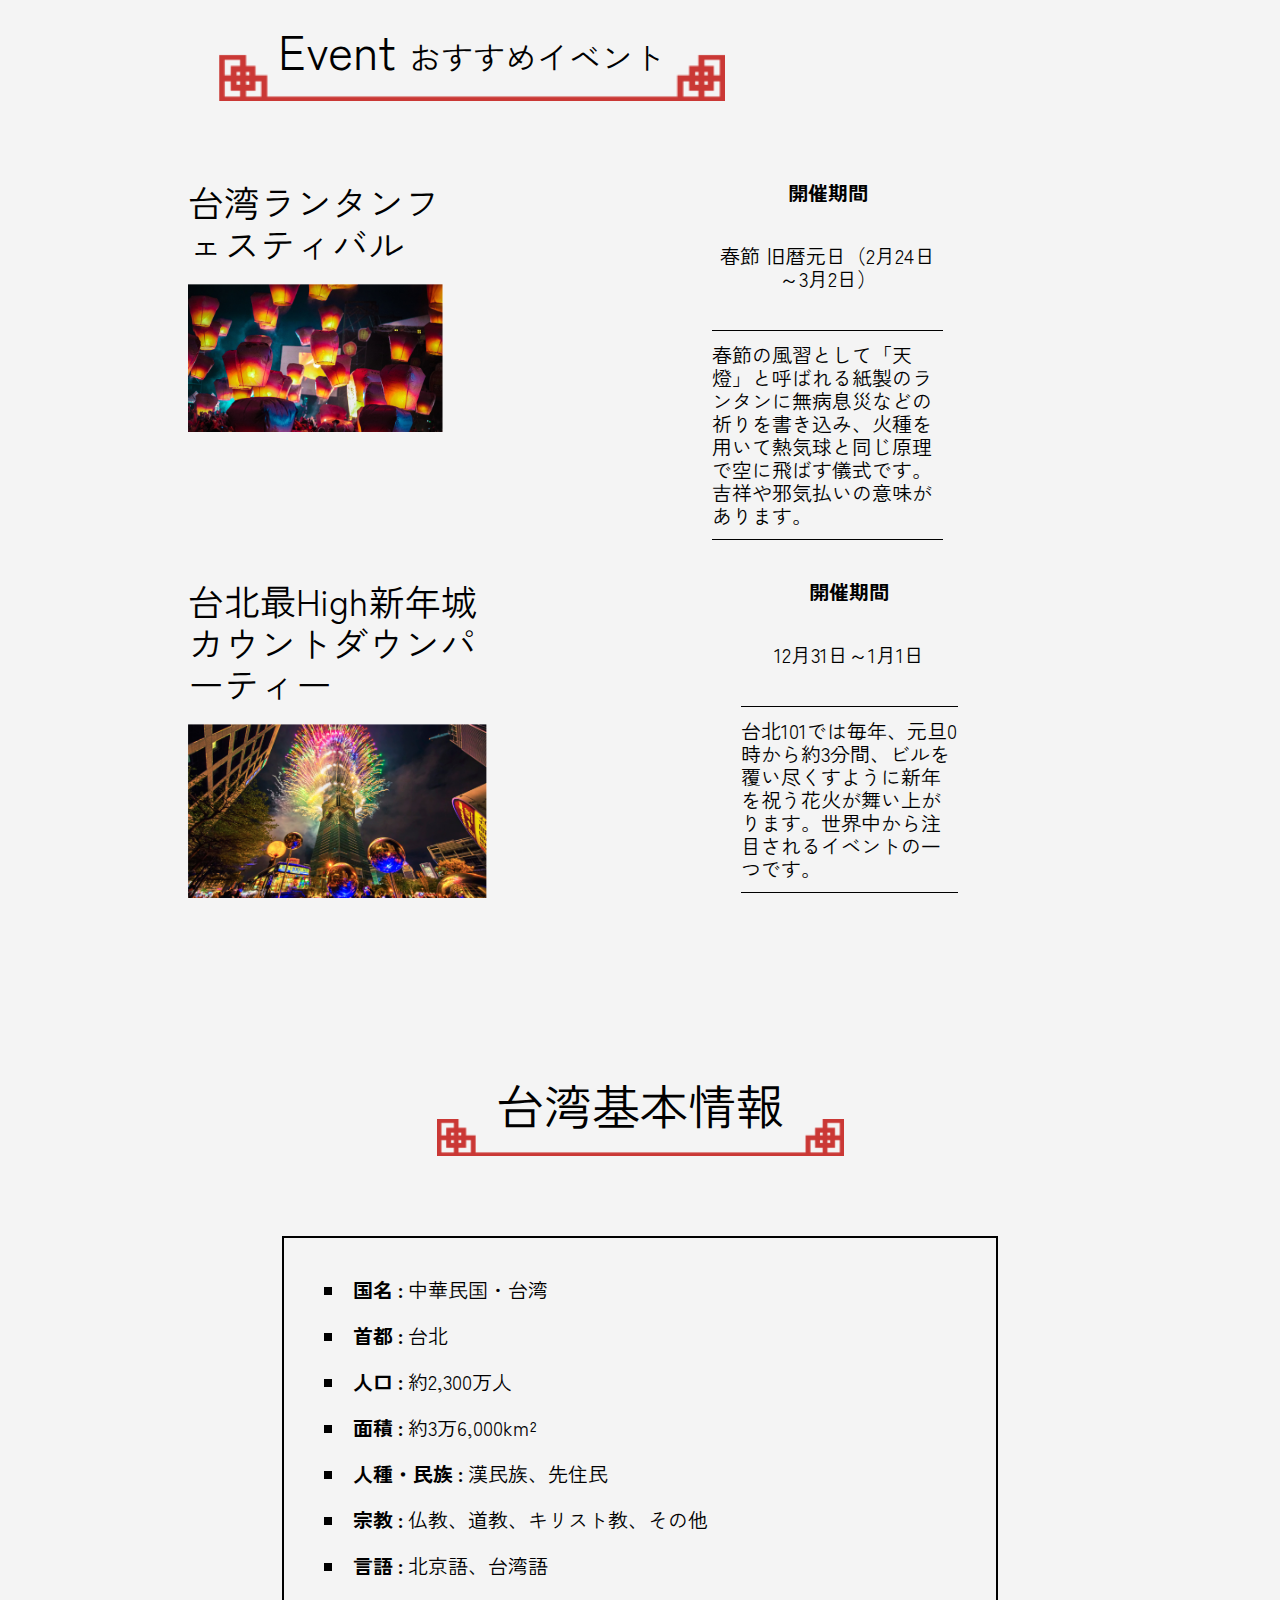
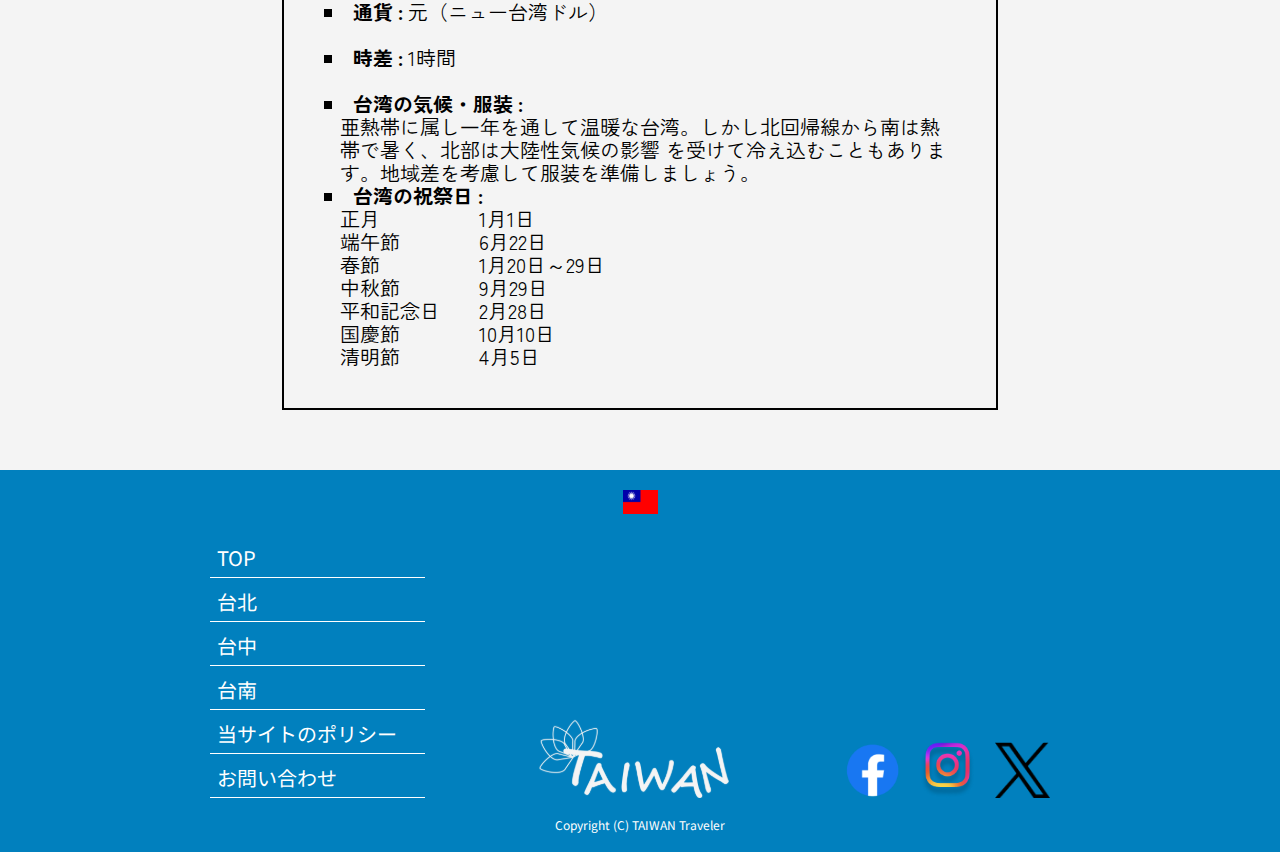
==== commit 5b5a25c7: "v" ====
--- a/index.html
+++ b/index.html
@@ -10,7 +10,7 @@
     href="https://fonts.googleapis.com/css2?family=Josefin+Sans&family=Noto+Sans+JP&family=Noto+Serif+JP&family=Zen+Kaku+Gothic+New&display=swap"
     rel="stylesheet">
   <link rel="stylesheet" href="common/css/destyle.css">
-  <!-- <link rel="stylesheet" href="common/css/style.css"> -->
+  <link rel="stylesheet" href="common/css/style.css">
   <link rel="stylesheet" href="トップ/css/style.css">
   <title>TaiwanSite</title>
 
@@ -225,7 +225,7 @@
   </footer>
 
   <script src="トップ/js/main.js"></script>
-  <!-- <script src="common/js/main.js"></script> -->
+  <script src="common/js/main.js"></script>
 </body>
 
 </html>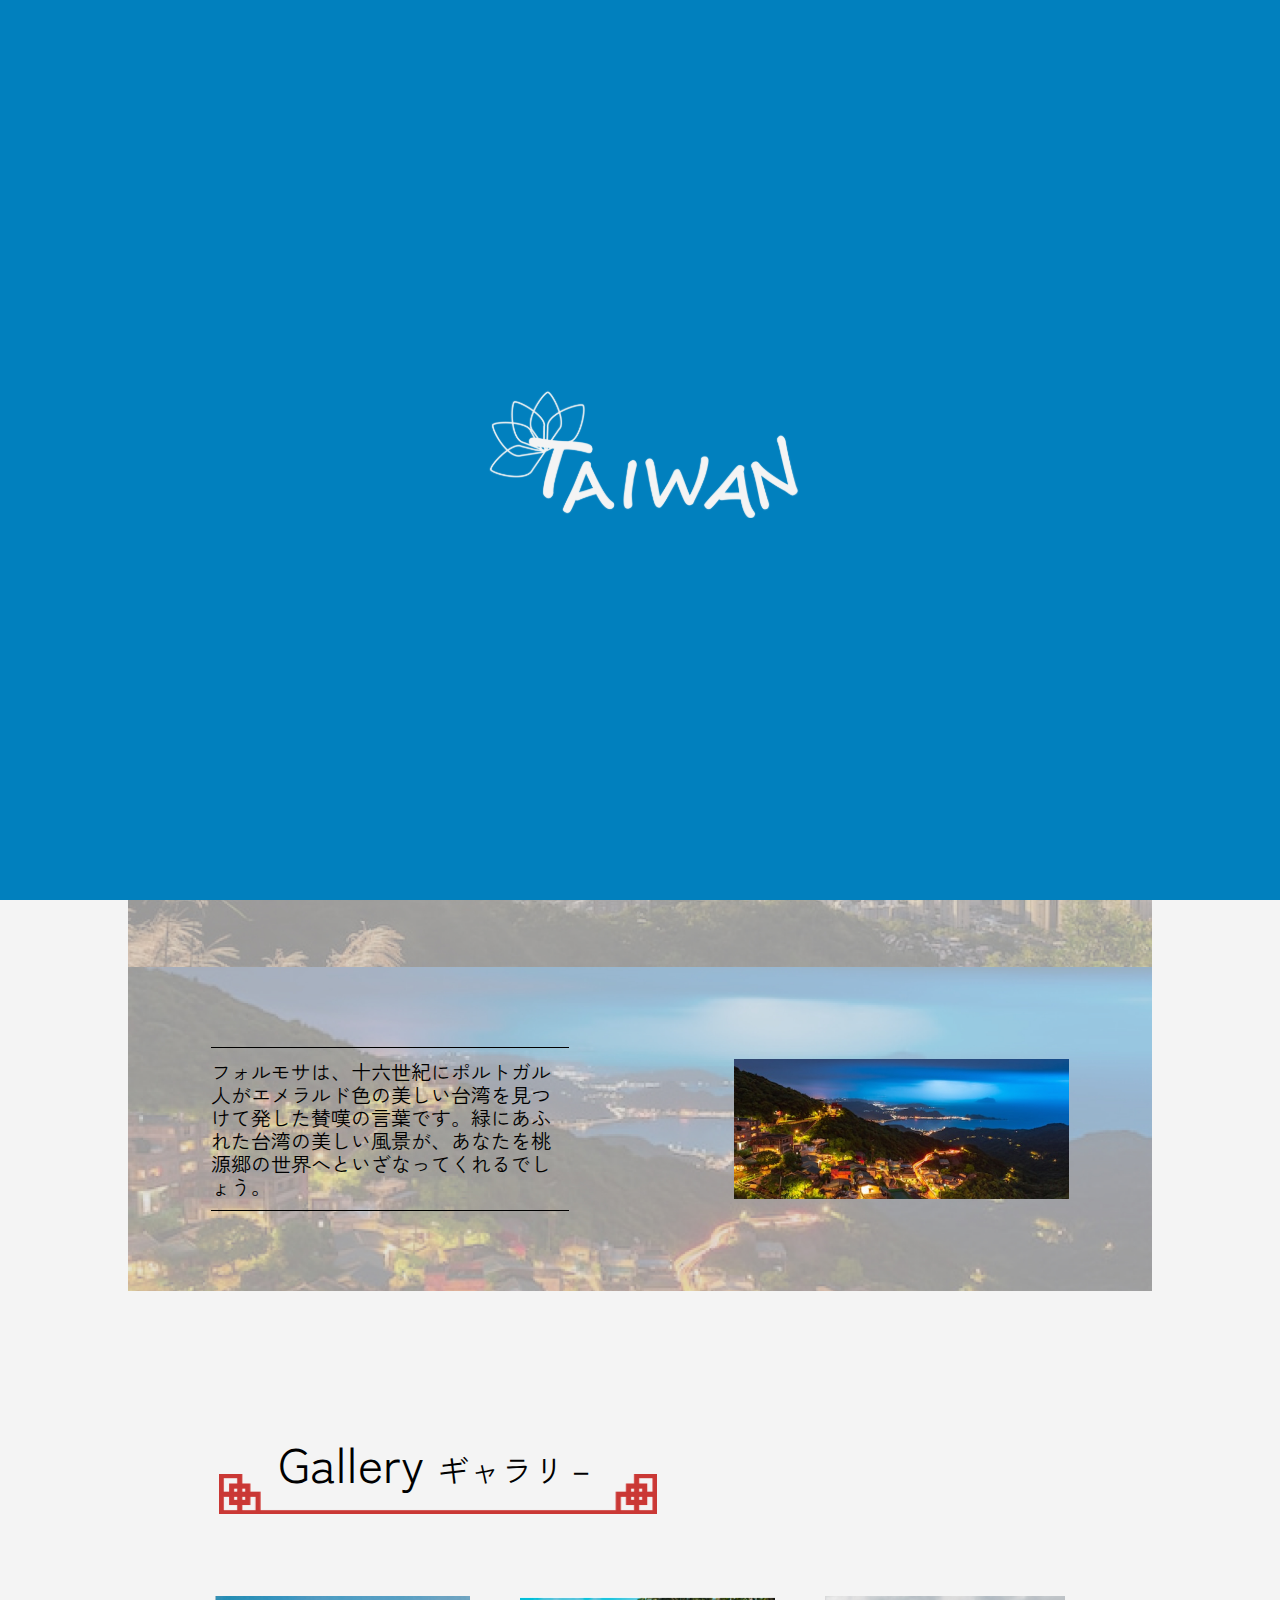
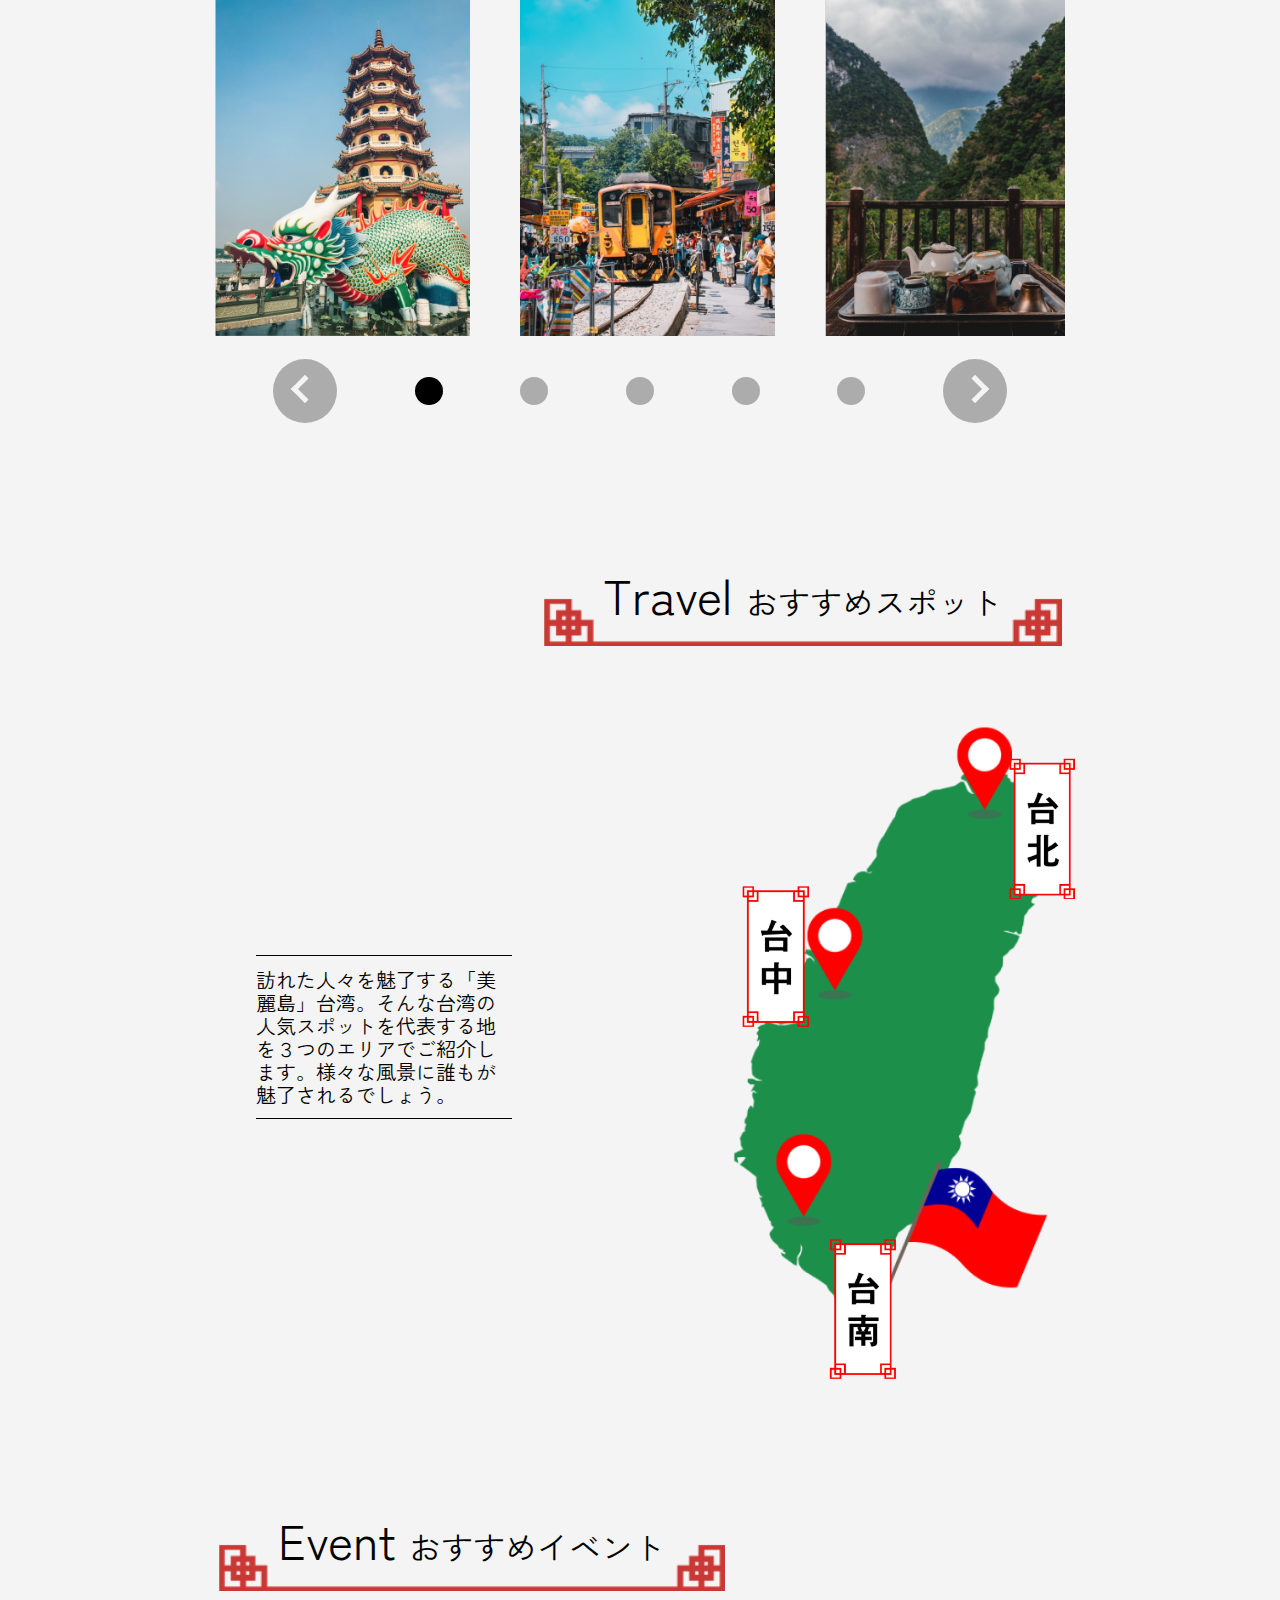
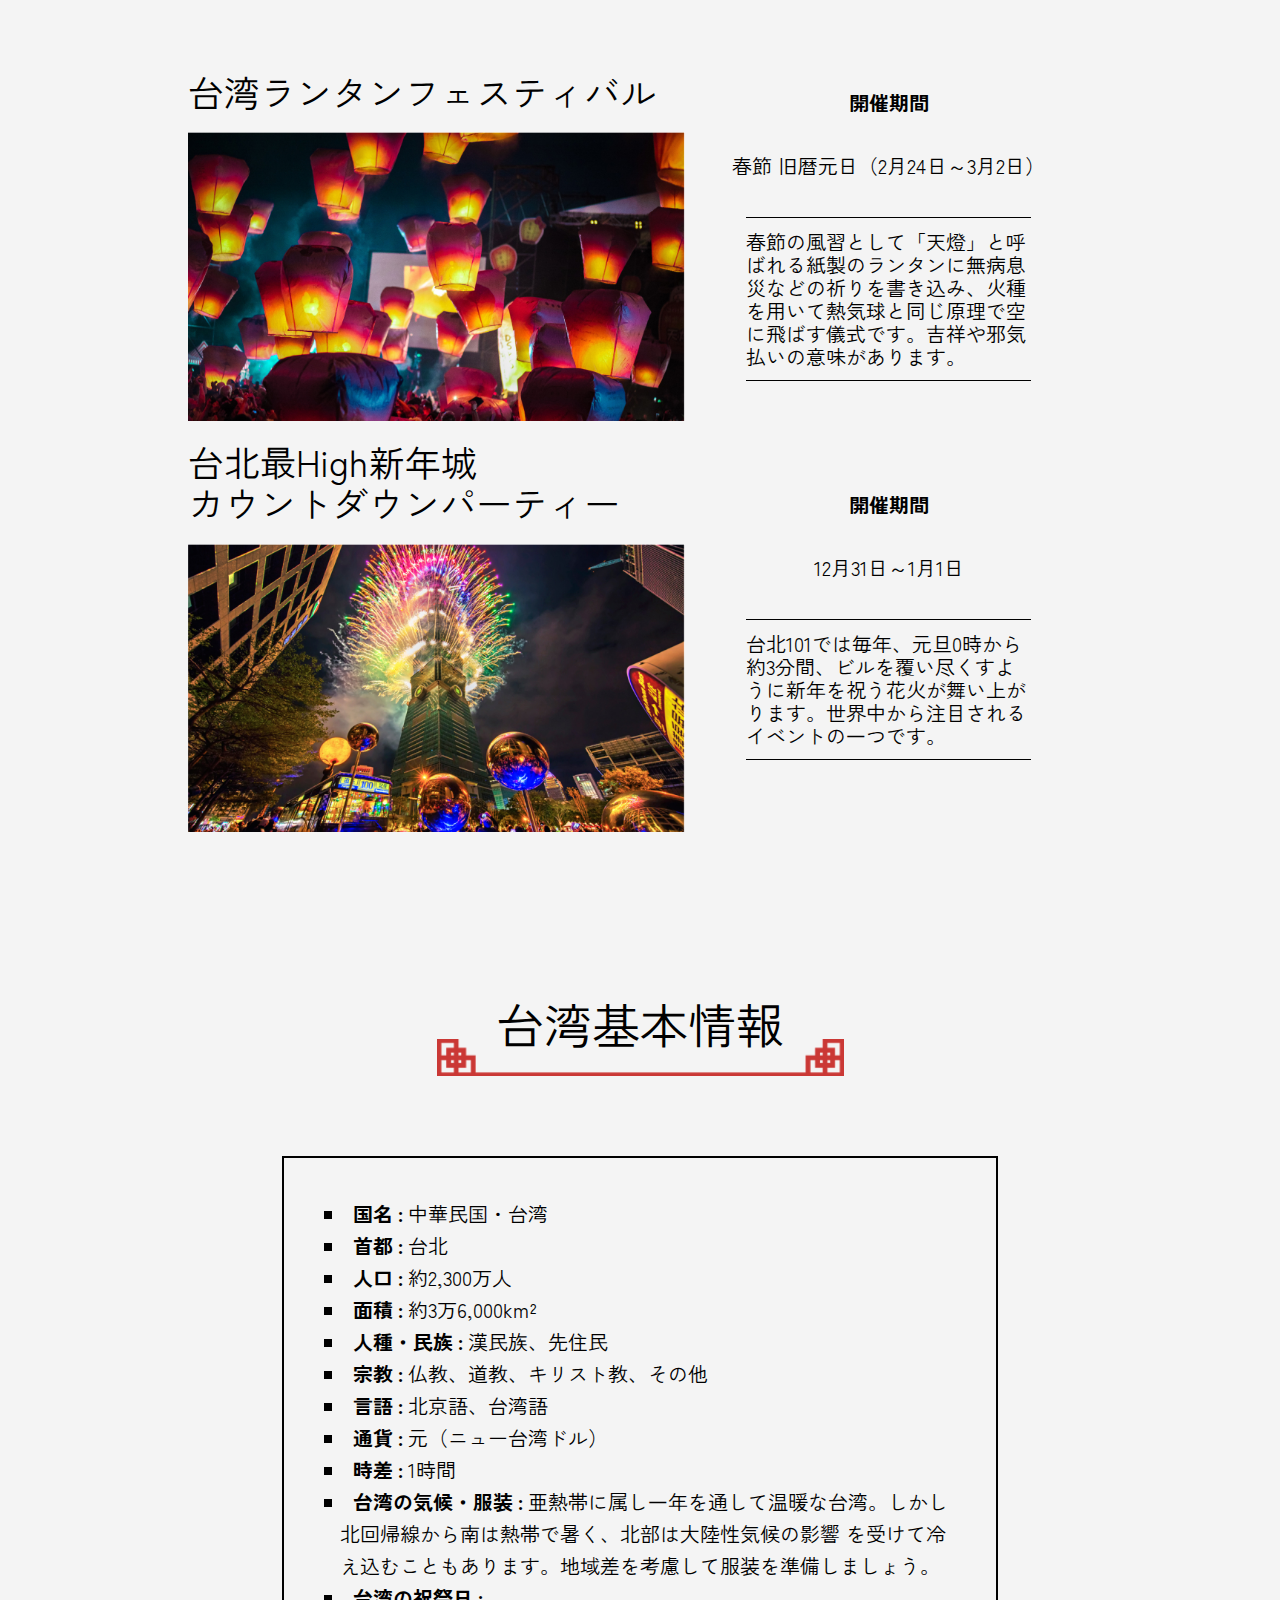
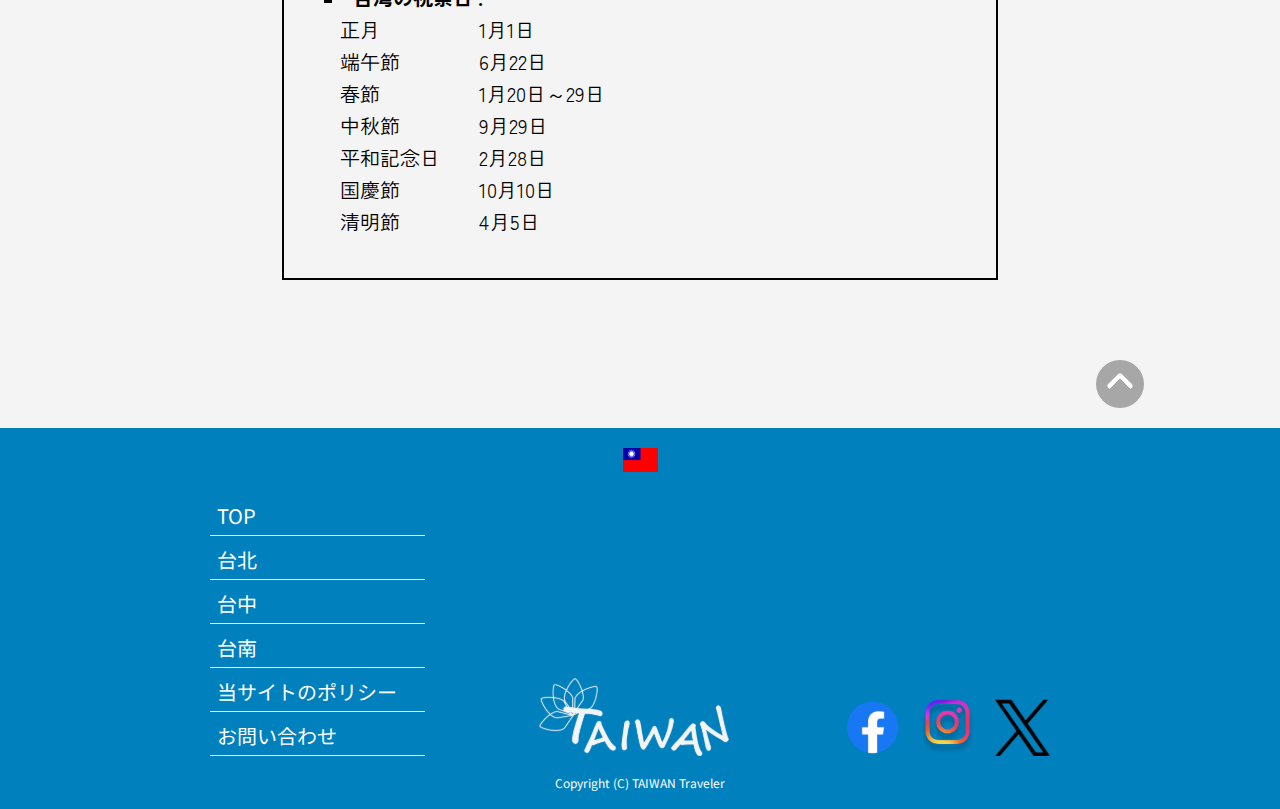
==== commit 7ff1f92a: "おねがいします" ====
--- a/index.html
+++ b/index.html
@@ -60,141 +60,162 @@
 
 
   <main>
+
+
     <section class="introduction">
-      <!-- あとで　キャピタルする -->
-      <div class="int_top">
-        <div class="flex_pc">
-          <div class="flg"><img src="common/images/national_flag.svg" alt="国旗"></div>
-          <h3>formosa<br><span>フォルモサ（麗しの島）</span></h3>
-        </div>
-        <div class="formosa1"><img src="トップ/images/top_formosa1.jpg" alt="いい感じの紹介画像"></div>
-      </div>
-      <div class="int_bottom">
-        <p>フォルモサは、十六世紀にポルトガル人がエメラルド色の美しい台湾を見つけて発した賛嘆の言葉です。緑にあふれた台湾の美しい風景が、あなたを桃源郷の世界へといざなってくれるでしょう。</p>
-        <div class="formosa2"><img src="トップ/images/top_formosa2.jpg" alt="いい感じの紹介画像"></div>
+      <div class="main_wrapper">
+        <div class="int_top">
+          <div class="flex_pc">
+            <div class="flg"><img src="common/images/national_flag.svg" alt="国旗"></div>
+            <h3>formosa<br><span>フォルモサ（麗しの島）</span></h3>
+          </div>
+          <div class="formosa1"><img src="トップ/images/top_formosa1.jpg" alt="いい感じの紹介画像"></div>
+        </div>
+        <div class="int_bottom">
+          <p>フォルモサは、十六世紀にポルトガル人がエメラルド色の美しい台湾を見つけて発した賛嘆の言葉です。緑にあふれた台湾の美しい風景が、あなたを桃源郷の世界へといざなってくれるでしょう。</p>
+          <div class="formosa2"><img src="トップ/images/top_formosa2.jpg" alt="いい感じの紹介画像"></div>
+        </div>
       </div>
     </section>
     <section class="gallery">
-      <h2>gallery&nbsp;<span>ギャラリ－</span></h2>
-      <div class="slider">
-        <div class="contents">
-          <img src="トップ/images/top_slider1.jpg" alt="竜" id="main_image"><img src="トップ/images/top_slider2.jpg" alt="竜"
-            id="main_image2"><img src="トップ/images/top_slider3.jpg" alt="竜" id="main_image3"><img
-            src="トップ/images/top_slider4.jpg" alt="竜" id="main_image4"><img src="トップ/images/top_slider5.jpg" alt="竜"
-            id="main_image5">
-        </div>
-        <ul id="btn_line">
-          <li id="pre_btn" class="slider_btn"></li>
-          <li><input type="radio" id="sl1" name="sldbtn" checked><label for="sl1" class="slider_btn"
-              data-image="トップ/images/top_slider1.jpg"></label></li>
-          <li>
-            <input type="radio" id="sl2" name="sldbtn"><label for="sl2" class="slider_btn"
-              data-image="トップ/images/top_slider2.jpg"></label>
-          </li>
-          <li><input type="radio" id="sl3" name="sldbtn"><label for="sl3" class="slider_btn"
-              data-image="トップ/images/top_slider3.jpg"></label></li>
-          <li><input type="radio" id="sl4" name="sldbtn"><label for="sl4" class="slider_btn"
-              data-image="トップ/images/top_slider4.jpg"></label></li>
-          <li><input type="radio" id="sl5" name="sldbtn"><label for="sl5" class="slider_btn"
-              data-image="トップ/images/top_slider5.jpg"></label></li>
-          <li id="next" class="slider_btn"></li>
-
-        </ul>
+      <div class="main_wrapper">
+
+        <h2>gallery&nbsp;<span>ギャラリ－</span></h2>
+        <div class="slider">
+          <div class="contents">
+            <img src="トップ/images/top_slider1.jpg" alt="竜" id="main_image"><img src="トップ/images/top_slider2.jpg" alt="竜"
+              id="main_image2"><img src="トップ/images/top_slider3.jpg" alt="竜" id="main_image3"><img
+              src="トップ/images/top_slider4.jpg" alt="竜" id="main_image4"><img src="トップ/images/top_slider5.jpg" alt="竜"
+              id="main_image5">
+          </div>
+          <ul id="btn_line">
+            <li id="pre_btn" class="slider_btn"></li>
+            <li><input type="radio" id="sl1" name="sldbtn" checked><label for="sl1" class="slider_btn"
+                data-image="トップ/images/top_slider1.jpg"></label></li>
+            <li>
+              <input type="radio" id="sl2" name="sldbtn"><label for="sl2" class="slider_btn"
+                data-image="トップ/images/top_slider2.jpg"></label>
+            </li>
+            <li><input type="radio" id="sl3" name="sldbtn"><label for="sl3" class="slider_btn"
+                data-image="トップ/images/top_slider3.jpg"></label></li>
+            <li><input type="radio" id="sl4" name="sldbtn"><label for="sl4" class="slider_btn"
+                data-image="トップ/images/top_slider4.jpg"></label></li>
+            <li><input type="radio" id="sl5" name="sldbtn"><label for="sl5" class="slider_btn"
+                data-image="トップ/images/top_slider5.jpg"></label></li>
+            <li id="next" class="slider_btn"></li>
+
+          </ul>
+        </div>
       </div>
     </section>
     <section class="travel">
-      <h2>travel&nbsp;<span>おすすめスポット</span></h2>
-      <div class="travel_flex">
-        <p>訪れた人々を魅了する「美麗島」台湾。そんな台湾の人気スポットを代表する地を３つのエリアでご紹介します。様々な風景に誰もが魅了されるでしょう。</p>
-        <div class="map">
-          <img src="トップ/images/top_travel_map.png" alt="マップ" class="map_base">
-          <img src="トップ/images/top_travel_taipei.png" alt="台北" class="mini_name" id="map_taipei"
-            data-href="台北/index.html">
-          <img src="トップ/images/top_travel_taichu.png" alt="台中" class="mini_name" id="map_taichu"
-            data-href="台中/index.html">
-          <img src="トップ/images/top_travel_tainan.png" alt="台南" class="mini_name" id="map_tainan"
-            data-href="台南/index.html">
-
+      <div class="main_wrapper">
+
+        <h2>travel&nbsp;<span>おすすめスポット</span></h2>
+        <div class="travel_flex">
+          <div class="travel_ex">
+            <p>訪れた人々を魅了する「美麗島」台湾。そんな台湾の人気スポットを代表する地を３つのエリアでご紹介します。様々な風景に誰もが魅了されるでしょう。</p>
+          </div>
+          <div class="map">
+            <img src="トップ/images/top_travel_map.png" alt="マップ" class="map_base">
+            <img src="トップ/images/top_travel_taipei.png" alt="台北" class="mini_name" id="map_taipei"
+              data-href="台北/index.html">
+            <img src="トップ/images/top_travel_taichu.png" alt="台中" class="mini_name" id="map_taichu"
+              data-href="台中/index.html">
+            <img src="トップ/images/top_travel_tainan.png" alt="台南" class="mini_name" id="map_tainan"
+              data-href="台南/index.html">
+
+          </div>
         </div>
       </div>
     </section>
     <section class="event">
-      <h2>event&nbsp;<span>おすすめイベント</span></h2>
-      <section class="event_tan">
-        <div class="event_picture">
-          <h3>台湾ランタンフェスティバル</h3>
-          <img src="トップ/images/top_event1.jpg" alt="">
-        </div>
-        <div class="event_time">
-          <p class="event_period">開催期間</p>
-          <p class="event_date">春節 旧暦元日（2月24日～3月2日）</p>
-          <p class="event_info">春節の風習として「天燈」と呼ばれる紙製のランタンに無病息災などの祈りを書き込み、火種を用いて熱気球と同じ原理で空に飛ばす儀式です。吉祥や邪気払いの意味があります。</p>
-        </div>
-      </section>
-      <section class="event_count">
-        <div class="event_picture">
-          <h3>台北最High新年城<br>カウントダウンパーティー</h3>
-
-          <img src="トップ/images/top_event2.jpg" alt="カウントダウンパーティー">
-
-        </div>
-        <div class="event_time">
-          <p class="event_period">開催期間</p>
-          <p class="event_date">12月31日～1月1日</p>
-          <p class="event_info">台北101では毎年、元旦0時から約3分間、ビルを覆い尽くすように新年を祝う花火が舞い上がります。世界中から注目されるイベントの一つです。</p>
-        </div>
-      </section>
+      <div class="main_wrapper">
+
+        <h2>event&nbsp;<span>おすすめイベント</span></h2>
+        <section class="event_tan">
+          <div class="event_picture">
+            <h3>台湾ランタンフェスティバル</h3>
+            <img src="トップ/images/top_event1.jpg" alt="">
+          </div>
+          <div class="event_time">
+            <p class="event_period">開催期間</p>
+            <p class="event_date">春節 旧暦元日（2月24日～3月2日）</p>
+            <p class="event_info">春節の風習として「天燈」と呼ばれる紙製のランタンに無病息災などの祈りを書き込み、火種を用いて熱気球と同じ原理で空に飛ばす儀式です。吉祥や邪気払いの意味があります。</p>
+          </div>
+        </section>
+        <section class="event_count">
+          <div class="event_picture">
+            <h3>台北最High新年城<br>カウントダウンパーティー</h3>
+
+            <img src="トップ/images/top_event2.jpg" alt="カウントダウンパーティー">
+
+          </div>
+          <div class="event_time">
+            <p class="event_period">開催期間</p>
+            <p class="event_date">12月31日～1月1日</p>
+            <p class="event_info">台北101では毎年、元旦0時から約3分間、ビルを覆い尽くすように新年を祝う花火が舞い上がります。世界中から注目されるイベントの一つです。</p>
+          </div>
+        </section>
+      </div>
     </section>
     <section class="basic_info">
-      <h2>台湾基本情報</h2>
-      <dl class="dl_big">
-        <dt>国名</dt>
-        <dd>中華民国・台湾 </dd><br>
-        <dt>首都</dt>
-        <dd>台北</dd><br>
-        <dt>人口</dt>
-        <dd>約2,300万人</dd><br>
-        <dt>面積</dt>
-        <dd>約3万6,000km²</dd><br>
-        <dt>人種・民族</dt>
-        <dd>漢民族、先住民</dd><br>
-        <dt>宗教</dt>
-        <dd>仏教、道教、キリスト教、その他</dd><br>
-        <dt>言語</dt>
-        <dd>北京語、台湾語</dd><br>
-        <dt>通貨</dt>
-        <dd>元（ニュー台湾ドル）</dd><br>
-        <dt>時差</dt>
-        <dd>1時間</dd><br>
-        <dt>台湾の気候・服装</dt><br>
-        <dd class="big_item">亜熱帯に属し一年を通して温暖な台湾。しかし北回帰線から南は熱帯で暑く、北部は大陸性気候の影響 を受けて冷え込むこともあります。地域差を考慮して服装を準備しましょう。</dd>
-        <dt>台湾の祝祭日</dt>
-        <dd>
-          <dl class="dl_celeblate">
-            <dt>正月</dt>
-            <dd>1月1日</dd>
-            <dt>端午節</dt>
-            <dd>6月22日</dd>
-            <dt>春節</dt>
-            <dd>1月20日～29日</dd>
-            <dt>中秋節 </dt>
-            <dd>9月29日 </dd>
-            <dt>平和記念日</dt>
-            <dd>2月28日</dd>
-            <dt>国慶節</dt>
-            <dd>10月10日</dd>
-            <dt>清明節</dt>
-            <dd>4月5日</dd>
-          </dl>
-        </dd>
-
-      </dl>
+      <div class="main_wrapper">
+
+        <h2>台湾基本情報</h2>
+        <dl class="dl_big">
+          <dt>国名</dt>
+          <dd>中華民国・台湾 </dd>
+          <dt>首都</dt>
+          <dd>台北</dd>
+          <dt>人口</dt>
+          <dd>約2,300万人</dd>
+          <dt>面積</dt>
+          <dd>約3万6,000km²</dd>
+          <dt>人種・民族</dt>
+          <dd>漢民族、先住民</dd>
+          <dt>宗教</dt>
+          <dd>仏教、道教、キリスト教、その他</dd>
+          <dt>言語</dt>
+          <dd>北京語、台湾語</dd>
+          <dt>通貨</dt>
+          <dd>元（ニュー台湾ドル）</dd>
+          <dt>時差</dt>
+          <dd>1時間</dd>
+          <dt>台湾の気候・服装</dt>
+          <dd class="big_item">亜熱帯に属し一年を通して温暖な台湾。しかし北回帰線から南は熱帯で暑く、北部は大陸性気候の影響 を受けて冷え込むこともあります。地域差を考慮して服装を準備しましょう。</dd>
+
+          <dt>台湾の祝祭日</dt>
+          <dd>
+            <dl class="dl_celeblate">
+              <dt>正月</dt>
+              <dd>1月1日</dd>
+              <dt>端午節</dt>
+              <dd>6月22日</dd>
+              <dt>春節</dt>
+              <dd>1月20日～29日</dd>
+              <dt>中秋節 </dt>
+              <dd>9月29日 </dd>
+              <dt>平和記念日</dt>
+              <dd>2月28日</dd>
+              <dt>国慶節</dt>
+              <dd>10月10日</dd>
+              <dt>清明節</dt>
+              <dd>4月5日</dd>
+            </dl>
+          </dd>
+        </dl>
+      </div>
     </section>
   </main>
 
 
-
-
+  <!--上に行くボタン  -->
+  <div class="btn_sp">
+    <div class="btn_king_wrapper">
+      <button class="top_go"><a href="#"></a></button>
+    </div>
+  </div>
 
   <!-- footer部分 -->
   <footer>
@@ -226,6 +247,7 @@
 
   <script src="トップ/js/main.js"></script>
   <script src="common/js/main.js"></script>
+  <script src="common/js/modal.js"></script>
 </body>
 
 </html>--- a/common/css/style.css
+++ b/common/css/style.css
@@ -163,6 +163,74 @@
 
 /* ここまで */
 
+/* モーダル */
+dialog {
+  height: 100vh;
+  width: 100vw;
+  background: #0180be;
+  z-index: 99;
+  position: fixed;
+  top: 0px;
+  padding: 8px;
+}
+
+dialog button img {
+
+  position: absolute;
+  top: 8px;
+  right: 8px;
+  width: 28px;
+  height: 28px;
+}
+
+
+/* topボタン */
+.btn_sp {
+  background: #f4f4f4;
+  height: 88px;
+}
+
+.btn_king_wrapper {
+  max-width: 1024px;
+  position: relative;
+  margin: 0 auto;
+
+}
+
+.top_go {
+  margin: 20px;
+  margin-right: 8px;
+  width: 48px;
+  height: 48px;
+  display: inline-block;
+  background: #00000050;
+  border-radius: 50%;
+  position: absolute;
+  top: 0px;
+  right: 0px;
+}
+
+.top_go::before {
+  content: "";
+  width: 20px;
+  height: 20px;
+  border-top: 5px solid #fff;
+  border-left: 5px solid #fff;
+  position: absolute;
+  top: 35%;
+  right: 30%;
+  transform: rotate(45deg);
+  border-radius: 20%;
+}
+
+.top_go a {
+  display: inline-block;
+  height: 48px;
+  width: 48px;
+  position: absolute;
+  top: 0px;
+  right: 0px;
+}
 
 
 
@@ -248,6 +316,8 @@
 .pc_logo img {
   width: 120%;
 }
+
+
 
 @media screen and (min-width:768px) {
 
@@ -307,7 +377,17 @@
     font-size: 12px;
   }
 
-
+  /* 上に戻りボタン */
+  .top_go:hover {
+    background: #000;
+    transform: translateY(-20px);
+    transition: all 0.3s ease-in;
+  }
+
+  /* modal */
+  dialog section {
+    display: flex;
+  }
 }
 
 @media screen and (min-width:1024px) {
--- a/トップ/css/style.css
+++ b/トップ/css/style.css
@@ -239,6 +239,7 @@
 .dl_big {
   width: 70%;
   margin: 0 auto;
+  line-height: 1.6;
 }
 
 .dl_big dt::after {
@@ -522,18 +523,28 @@
     justify-content: space-evenly;
   }
 
+  .travel .travel_ex {
+    flex-basis: 50%;
+    align-self: center;
+  }
+
   .travel_flex p {
-    margin: 0;
-    align-self: center;
-  }
-
-  .travel img {
+    width: 50%;
+
+  }
+
+  .travel_flex .map {
+    flex-basis: 50%;
+    text-align: center;
+  }
+
+  /* .travel img {
     width: 30vw;
-  }
-
+  } */
+  /* 
   .travel .mini_name {
     width: 23%;
-  }
+  } */
 
   .travel .mini_name:hover {
 
@@ -544,13 +555,15 @@
 
   #map_taipei {
     top: 5%;
-    right: -8%;
+    right: 15%;
   }
 
   #map_taichu {
     top: 25%;
-    left: 0;
-  }
+    left: 20%;
+  }
+
+
 
   /* event */
 
@@ -571,15 +584,26 @@
   }
 
   .event img {
-    width: 42vw;
+    width: 100%;
+  }
+
+  .event_picture {
+    flex-basis: 55%;
+
   }
 
   .event_time {
     align-self: center;
+    flex-basis: 45%;
+  }
+
+  .event .event_date {
+    width: 100%;
   }
 
   .event p {
     margin-bottom: 40px;
+    width: 70%;
   }
 
   /* 台湾基本情報 */
@@ -602,8 +626,11 @@
 
 @media screen and (min-width:1024px) {
 
-  main section {
+  main {}
+
+  .main_wrapper {
+    margin: 0 auto;
+
     width: 1024px;
-    margin: 0 auto;
   }
 }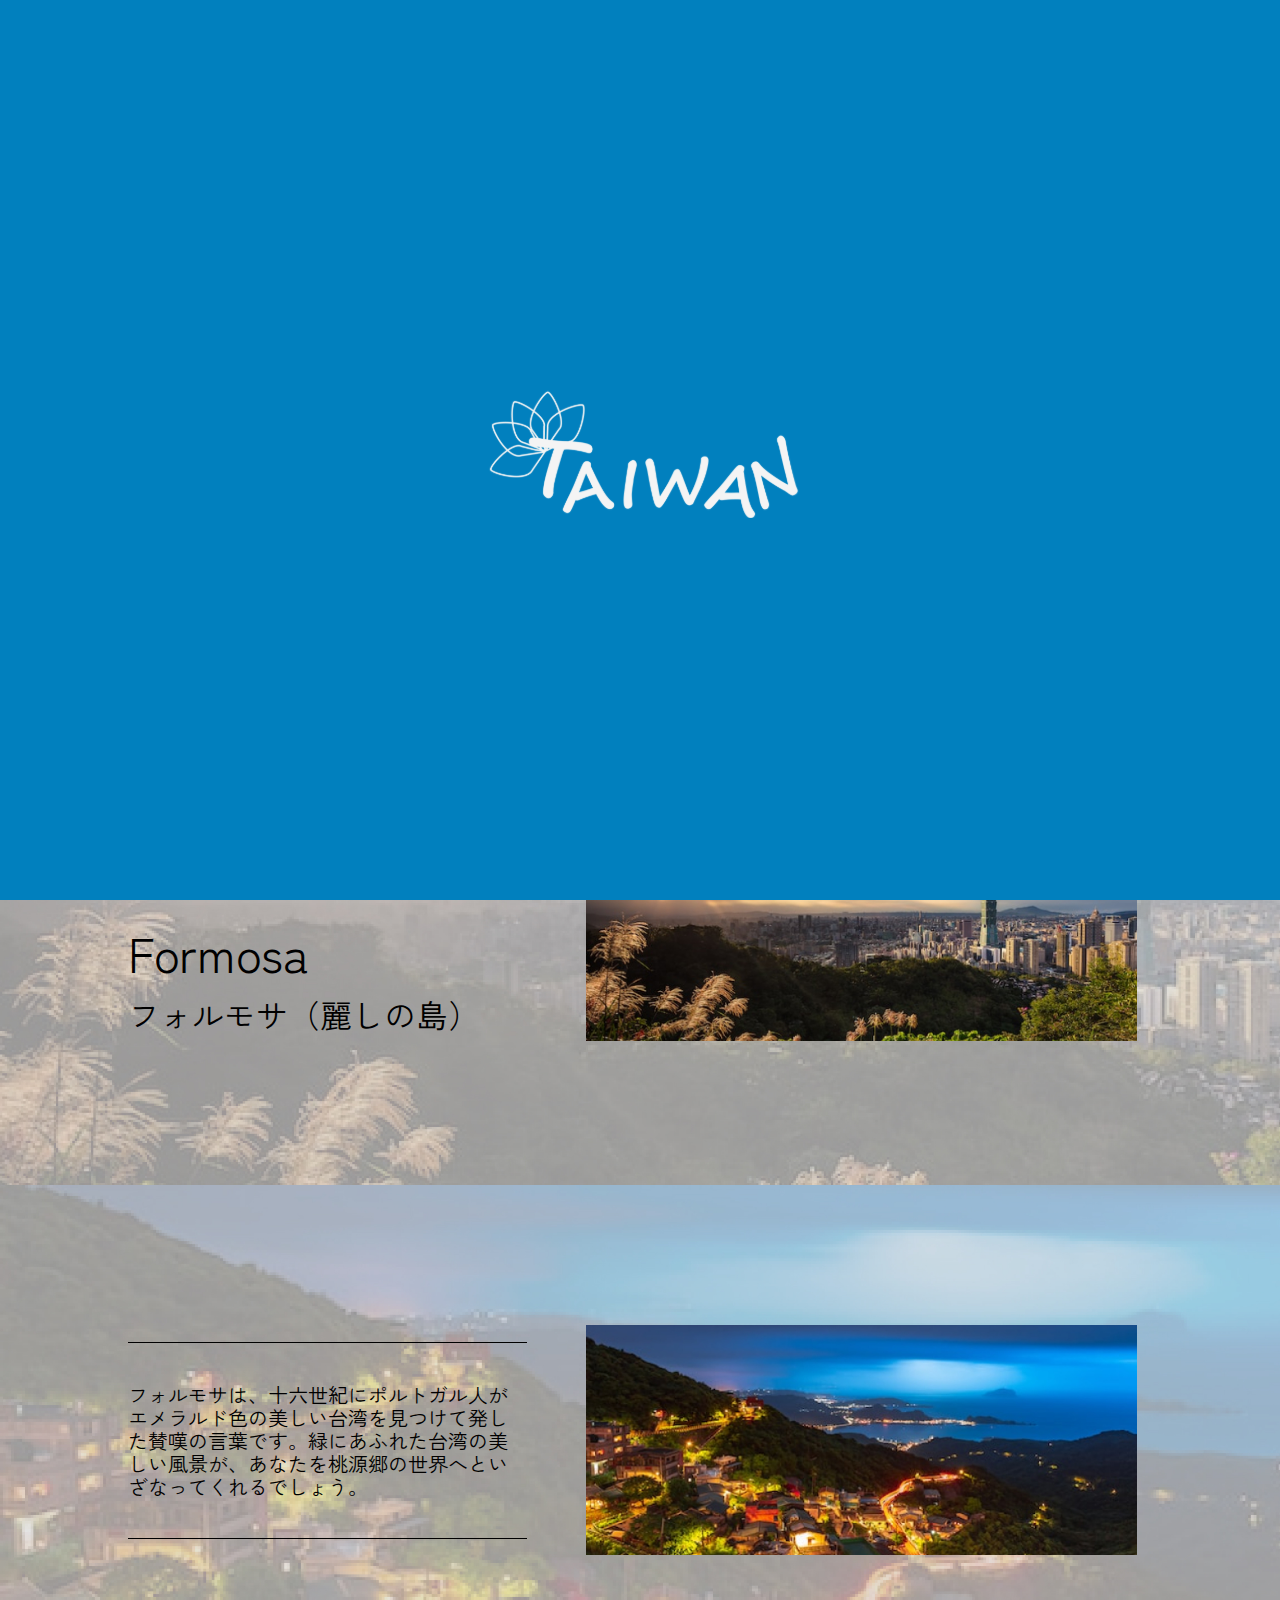
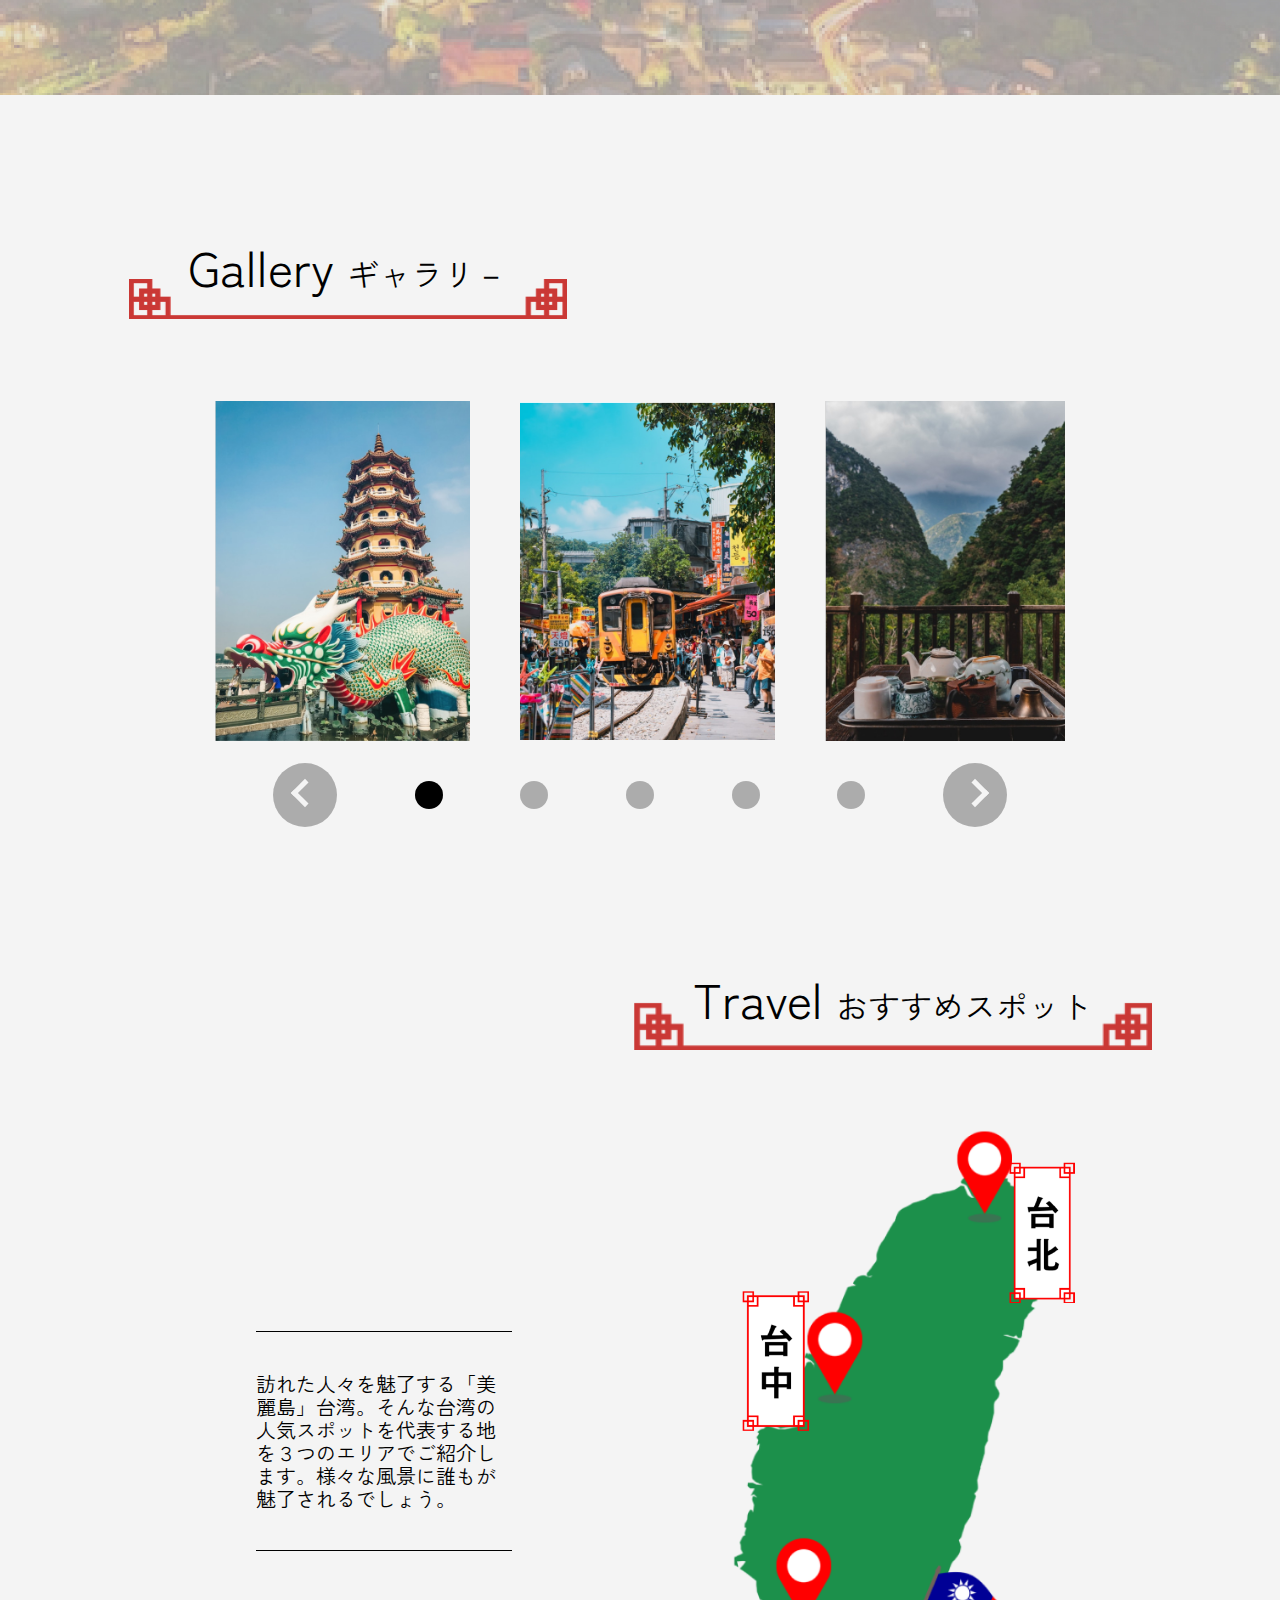
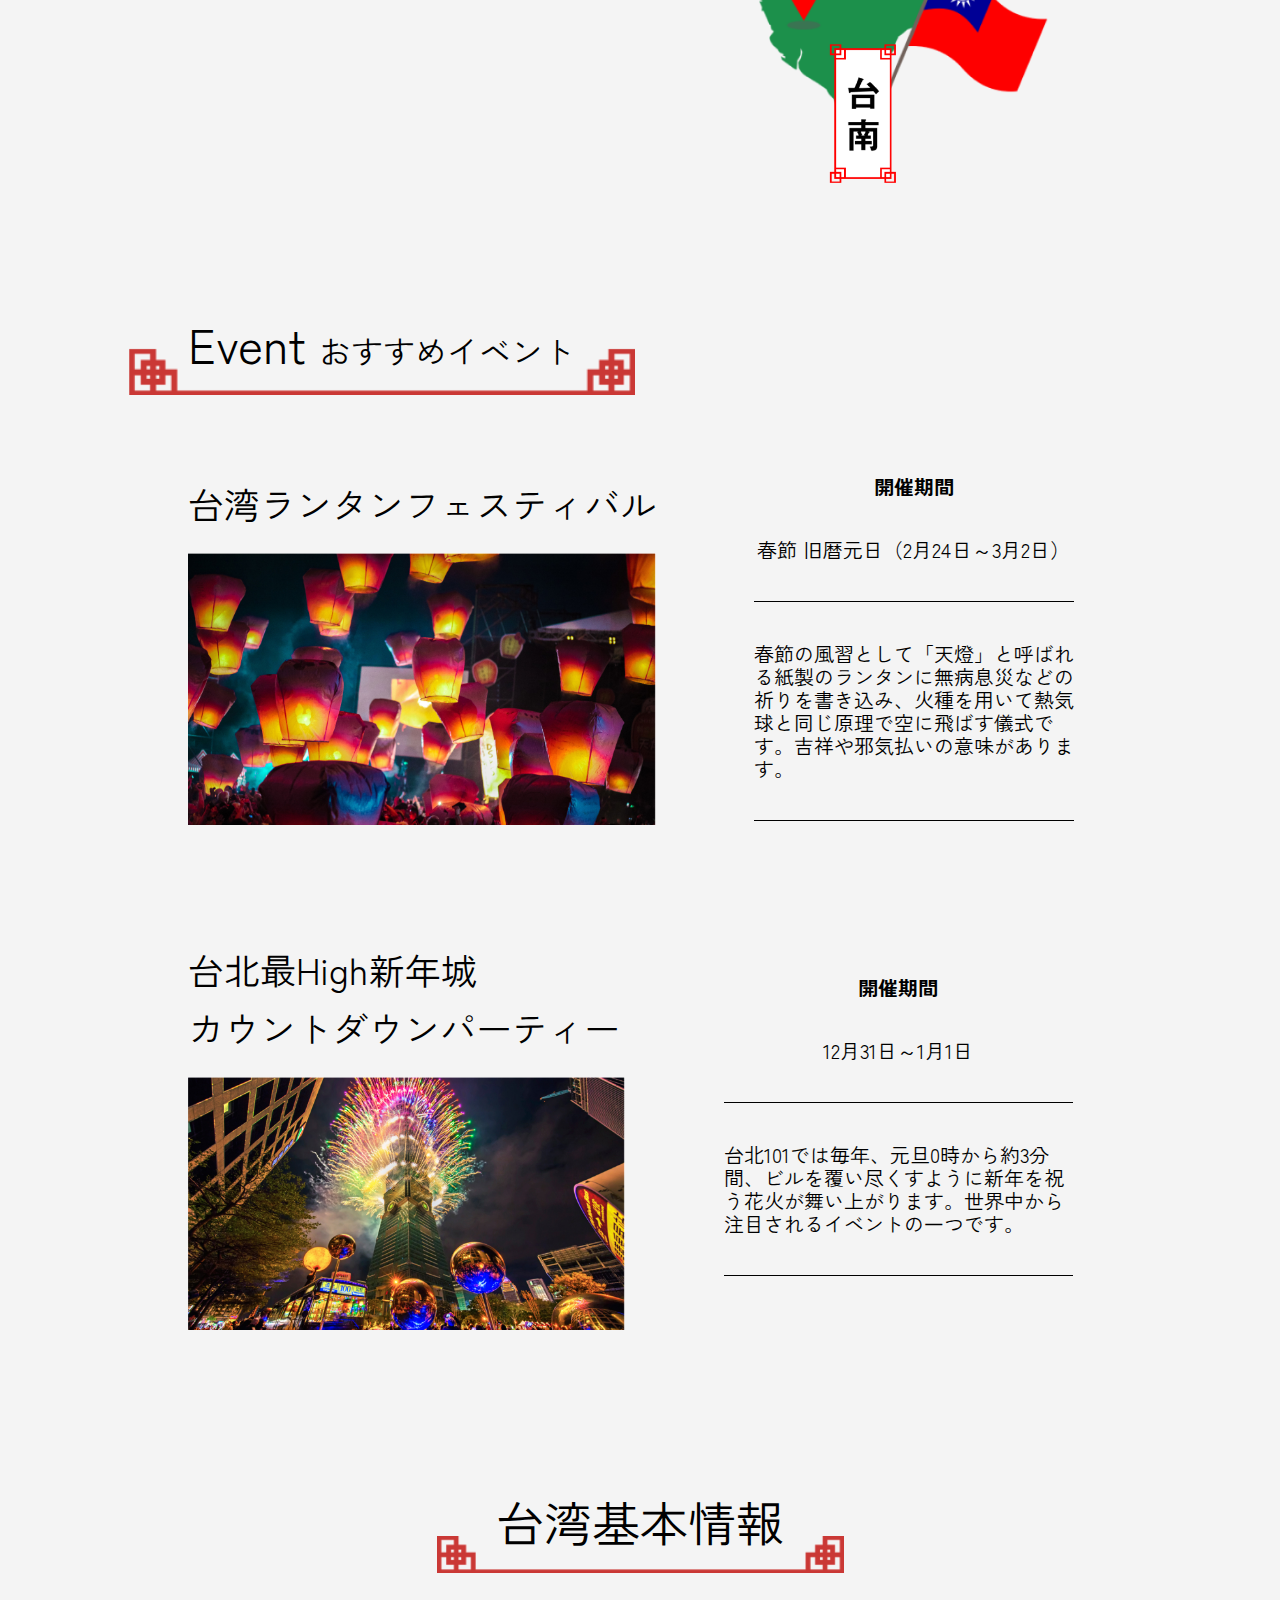
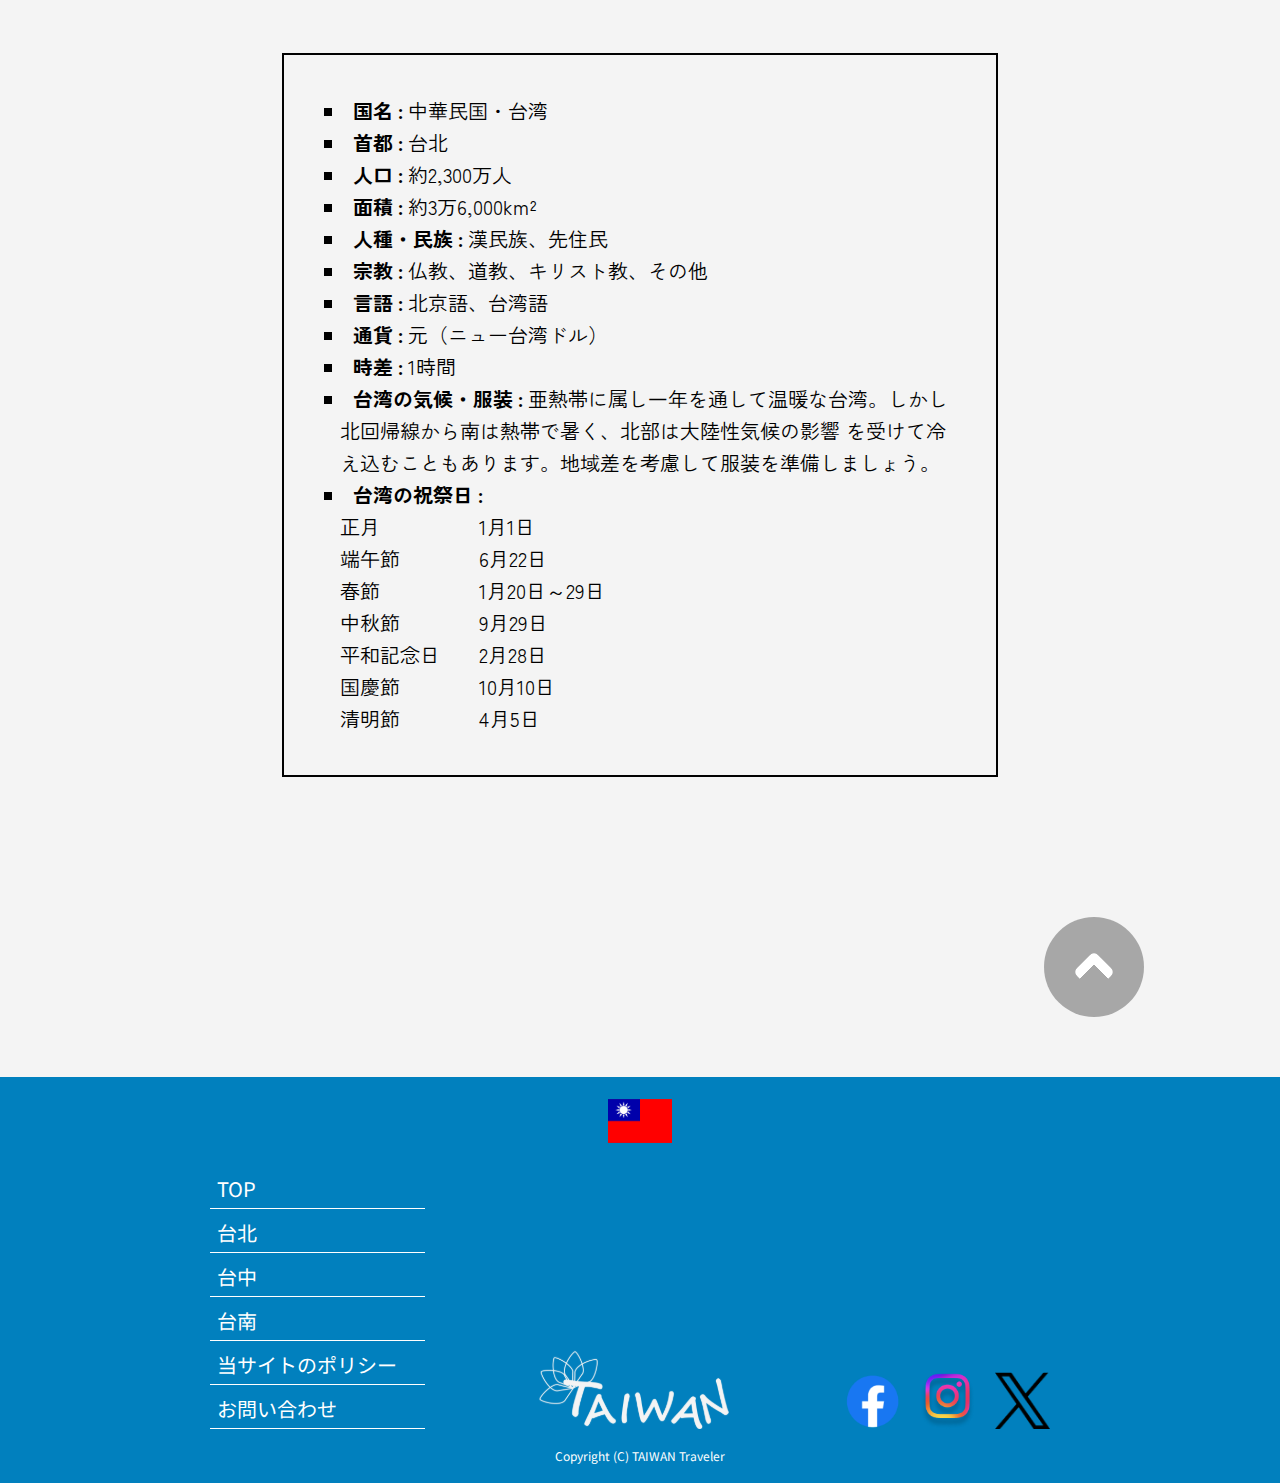
==== commit 738e01c6: "今日進めたとこ" ====
--- a/index.html
+++ b/index.html
@@ -60,19 +60,29 @@
 
 
   <main>
-
-
+    <dialog class="dialog">
+      <button id="closebtn"><img src="common/images/mordal_close.png" alt=""></button>
+
+      <div class="modal_pic">
+        <img src="トップ/images/top_slider1.jpg" id="modal_main">
+      </div>
+    </dialog>
     <section class="introduction">
-      <div class="main_wrapper">
-        <div class="int_top">
+
+      <div class="int_top">
+        <div class="main_wrapper">
           <div class="flex_pc">
             <div class="flg"><img src="common/images/national_flag.svg" alt="国旗"></div>
-            <h3>formosa<br><span>フォルモサ（麗しの島）</span></h3>
+            <h2>formosa<br><span>フォルモサ（麗しの島）</span></h2>
           </div>
           <div class="formosa1"><img src="トップ/images/top_formosa1.jpg" alt="いい感じの紹介画像"></div>
         </div>
-        <div class="int_bottom">
-          <p>フォルモサは、十六世紀にポルトガル人がエメラルド色の美しい台湾を見つけて発した賛嘆の言葉です。緑にあふれた台湾の美しい風景が、あなたを桃源郷の世界へといざなってくれるでしょう。</p>
+      </div>
+      <div class="int_bottom">
+        <div class="main_wrapper">
+          <div class="pa">
+            <p>フォルモサは、十六世紀にポルトガル人がエメラルド色の美しい台湾を見つけて発した賛嘆の言葉です。緑にあふれた台湾の美しい風景が、あなたを桃源郷の世界へといざなってくれるでしょう。</p>
+          </div>
           <div class="formosa2"><img src="トップ/images/top_formosa2.jpg" alt="いい感じの紹介画像"></div>
         </div>
       </div>
@@ -83,10 +93,16 @@
         <h2>gallery&nbsp;<span>ギャラリ－</span></h2>
         <div class="slider">
           <div class="contents">
-            <img src="トップ/images/top_slider1.jpg" alt="竜" id="main_image"><img src="トップ/images/top_slider2.jpg" alt="竜"
-              id="main_image2"><img src="トップ/images/top_slider3.jpg" alt="竜" id="main_image3"><img
-              src="トップ/images/top_slider4.jpg" alt="竜" id="main_image4"><img src="トップ/images/top_slider5.jpg" alt="竜"
-              id="main_image5">
+            <img src="トップ/images/top_slider1.jpg" alt="竜" id="main_image" class="modal_img"
+              data-image="トップ/images/top_slider1.jpg">
+            <img src="トップ/images/top_slider2.jpg" alt="路面電車" id="main_image2" class="modal_img"
+              data-image="トップ/images/top_slider2.jpg">
+            <img src="トップ/images/top_slider3.jpg" alt="茶" id="main_image3" class="modal_img"
+              data-image="トップ/images/top_slider3.jpg">
+            <img src="トップ/images/top_slider4.jpg" alt="提灯" id="main_image4" class="modal_img"
+              data-image="トップ/images/top_slider4.jpg">
+            <img src="トップ/images/top_slider5.jpg" alt="路地" id="main_image5" class="modal_img"
+              data-image="トップ/images/top_slider5.jpg">
           </div>
           <ul id="btn_line">
             <li id="pre_btn" class="slider_btn"></li>
@@ -247,7 +263,6 @@
 
   <script src="トップ/js/main.js"></script>
   <script src="common/js/main.js"></script>
-  <script src="common/js/modal.js"></script>
 </body>
 
 </html>--- a/common/css/style.css
+++ b/common/css/style.css
@@ -110,6 +110,7 @@
 
 
 
+
 /* ローディングアニメーション */
 
 /* ロゴの位置、背景設定 */
@@ -165,7 +166,6 @@
 
 /* モーダル */
 dialog {
-  height: 100vh;
   width: 100vw;
   background: #0180be;
   z-index: 99;
@@ -175,16 +175,21 @@
 }
 
 dialog button img {
-
   position: absolute;
   top: 8px;
-  right: 8px;
+  right: 0px;
+  transform: translate(-50%, -50%);
   width: 28px;
   height: 28px;
+  margin: 8px;
 }
 
 
 /* topボタン */
+html {
+  scroll-behavior: smooth;
+}
+
 .btn_sp {
   background: #f4f4f4;
   height: 88px;
@@ -310,7 +315,7 @@
 }
 
 .pc_logo {
-  visibility: hidden;
+  display: none;
 }
 
 .pc_logo img {
@@ -336,6 +341,11 @@
     font-size: 20px;
   }
 
+  footer .flag img {
+    width: 64px;
+    height: 48px;
+  }
+
   .footer_menu li:hover {
     font-weight: bold;
     transform: translateX(10px);
@@ -378,6 +388,35 @@
   }
 
   /* 上に戻りボタン */
+  .btn_sp {
+    height: 240px;
+  }
+
+  .top_go {
+    margin-top: 80px;
+    margin-bottom: 60px;
+    width: 100px;
+    height: 100px;
+    transition: all 0.3s ease-in;
+
+
+  }
+
+  .top_go::before {
+    width: 30px;
+    height: 30px;
+    top: 40%;
+    right: 35%;
+    border-top: 10px solid #fff;
+    border-left: 10px solid #fff;
+  }
+
+  .top_go a {
+    width: 100px;
+    height: 100px;
+
+  }
+
   .top_go:hover {
     background: #000;
     transform: translateY(-20px);
@@ -388,6 +427,16 @@
   dialog section {
     display: flex;
   }
+
+  dialog button img {
+    position: absolute;
+    top: 20px;
+    right: 20px;
+    transform: translate(-50%, -50%);
+    width: 28px;
+    height: 28px;
+    margin: 8px;
+  }
 }
 
 @media screen and (min-width:1024px) {
--- a/トップ/css/style.css
+++ b/トップ/css/style.css
@@ -70,7 +70,7 @@
 
 }
 
-main .introduction h2 {
+.introduction h2 {
   font-size: var(--mdfsize);
 }
 
@@ -118,7 +118,7 @@
 
 #main_image2,
 #main_image3,
-#pre,
+#pre_btn,
 #next,
 #main_image4,
 #main_image5 {
@@ -291,7 +291,64 @@
   flex-basis: 78%;
 }
 
-
+/* modal */
+.dialog {
+  height: 100vh;
+  width: 100vw;
+  background: #017fbe70;
+  z-index: 99;
+  position: fixed;
+  top: 0px;
+  padding: 8px;
+  text-align: center;
+}
+
+.dialog .modal_pic {
+  position: absolute;
+  top: 50%;
+  right: 25%;
+  transform: translate(-50%, -50%);
+  margin: 0 auto;
+  background: #fff;
+  /* width: 45vw; */
+  height: 80vh;
+  display: grid;
+  place-content: center;
+}
+
+.dialog .modal_pic img {
+  /* width: 40vw; */
+  margin: 10px;
+  height: 70vh;
+
+  /* position: absolute;
+  top: 5%;
+  right: 0; */
+}
+
+.dialog button img {
+  top: 40px;
+  right: 100px;
+  width: 36px;
+  height: 36px;
+  transition: 0.3s ease-in all;
+
+}
+
+.dialog button img:hover {
+  transform: scale(1.3);
+  transition: 0.3s ease-in all;
+}
+
+/* .dialog button img {
+  position: absolute;
+  top: 8px;
+  right: 0px;
+  transform: translate(-50%, -50%);
+  width: 28px;
+  height: 28px;
+  margin: 8px;
+} */
 
 
 @media screen and (min-width:768px) {
@@ -316,6 +373,9 @@
 
   main p {
     width: 30%;
+    padding-top: var(--mdsp);
+    padding-bottom: var(--mdsp);
+    ;
   }
 
   main h2 {
@@ -329,12 +389,7 @@
     padding: 24px var(--lgsp);
   }
 
-  .gallery h2,
-  .event h2 {
-
-    margin-left: 7vw;
-
-  }
+
 
 
 
@@ -346,20 +401,32 @@
   }
 
   .introduction img {
-    width: 130%;
-  }
-
-  main .introduction h2 {
+    height: auto;
+    width: 95%;
+  }
+
+  /* main .introduction h2 {
     font-size: 3vw;
-  }
-
-  .int_top,
-  .int_bottom {
+  } */
+
+  .introduction h2 {
+    font-size: var(--pclf);
+    text-align: left;
+  }
+
+  .introduction h2 span {
+    font-size: var(--pcmf);
+    text-wrap: nowrap;
+  }
+
+  .int_top .main_wrapper,
+  .int_bottom .main_wrapper {
     padding-top: var(--pcmsp);
     padding-bottom: var(--pcmsp);
     display: flex;
     align-items: center;
     justify-content: space-around;
+    margin: 0 auto;
   }
 
   .int_top {
@@ -367,19 +434,27 @@
 
   }
 
+  /* .flex_pc{
+  display: grid;
+  grid-template-rows: 100px 50px;
+  grid-template-columns: 30% 3;
+
+} */
+
   .int_top .flg {
-    transform: translateX(170%);
     display: block;
-    width: 10vw;
+    top: 0;
   }
 
   .int_top .flg img {
     width: 10vw;
+    height: 78px;
     display: inline;
   }
 
   .int_top h2 {
     text-align: left;
+    margin-bottom: 0;
   }
 
   .int_top h2 span {
@@ -387,14 +462,10 @@
   }
 
   .flex_pc,
-  .int_bottom p {
-    flex-basis: 35%;
-  }
-
-  .formasa1,
-  .formasa2 {
-    flex-basis: 40%;
-  }
+  .int_bottom .pa {
+    flex-basis: 50%;
+  }
+
 
   .int_bottom {
     background: url(../images/pc_formosa_bg2.jpg) no-repeat left top/cover;
@@ -403,7 +474,9 @@
 
   .int_bottom p {
     margin: 0;
-  }
+    width: 90%;
+  }
+
 
   /* gallery */
   .slider .contents {
@@ -447,7 +520,7 @@
   }
 
   .contents5 {
-    transform: translateX(-10%);
+    transform: translateX(-130%);
     transition: all 0.3s ease-in;
 
   }
@@ -477,6 +550,8 @@
     width: 64px;
     border-radius: 50%;
     position: relative;
+    transition: all ease 0.3s;
+
   }
 
   #pre_btn::after,
@@ -495,8 +570,18 @@
   #pre_btn:hover,
   #next:hover {
     background: #0180BE;
-    transition: all ease 0.2s;
+
+    transition: all ease 0.3s;
     cursor: pointer;
+  }
+
+  #pre_btn:hover {
+    transform: translateX(-20px);
+
+  }
+
+  #next:hover {
+    transform: translateX(20px);
   }
 
   #pre_btn::after {
@@ -507,6 +592,7 @@
     transform: rotate(-135deg);
 
   }
+
 
 
   /* taravel */
@@ -514,9 +600,7 @@
     text-align: right;
   }
 
-  .travel h2 {
-    margin-right: 7vw;
-  }
+
 
   .travel_flex {
     display: flex;
@@ -547,7 +631,7 @@
   } */
 
   .travel .mini_name:hover {
-
+    filter: d;
     cursor: pointer;
     transform: scale(1.2);
     transition: transform ease-in 0.3s;
@@ -578,9 +662,16 @@
     margin: 0 var(--lgsp);
   }
 
+  .event_tan {
+    margin-bottom: var(--pcmsp);
+  }
+
   .event h3 {
     font-size: 36px;
     text-align: left;
+    line-height: 1.6;
+    text-wrap: nowrap;
+
   }
 
   .event img {
@@ -588,22 +679,21 @@
   }
 
   .event_picture {
-    flex-basis: 55%;
+    flex-basis: 53%;
 
   }
 
   .event_time {
     align-self: center;
-    flex-basis: 45%;
-  }
-
-  .event .event_date {
-    width: 100%;
-  }
+    flex-basis: 47%;
+    margin-left: var(--pcmsp);
+  }
+
+
 
   .event p {
     margin-bottom: 40px;
-    width: 70%;
+    width: 90%;
   }
 
   /* 台湾基本情報 */
@@ -626,7 +716,12 @@
 
 @media screen and (min-width:1024px) {
 
-  main {}
+
+  .int_top,
+  .int_bottom {
+    width: 100vw;
+
+  }
 
   .main_wrapper {
     margin: 0 auto;
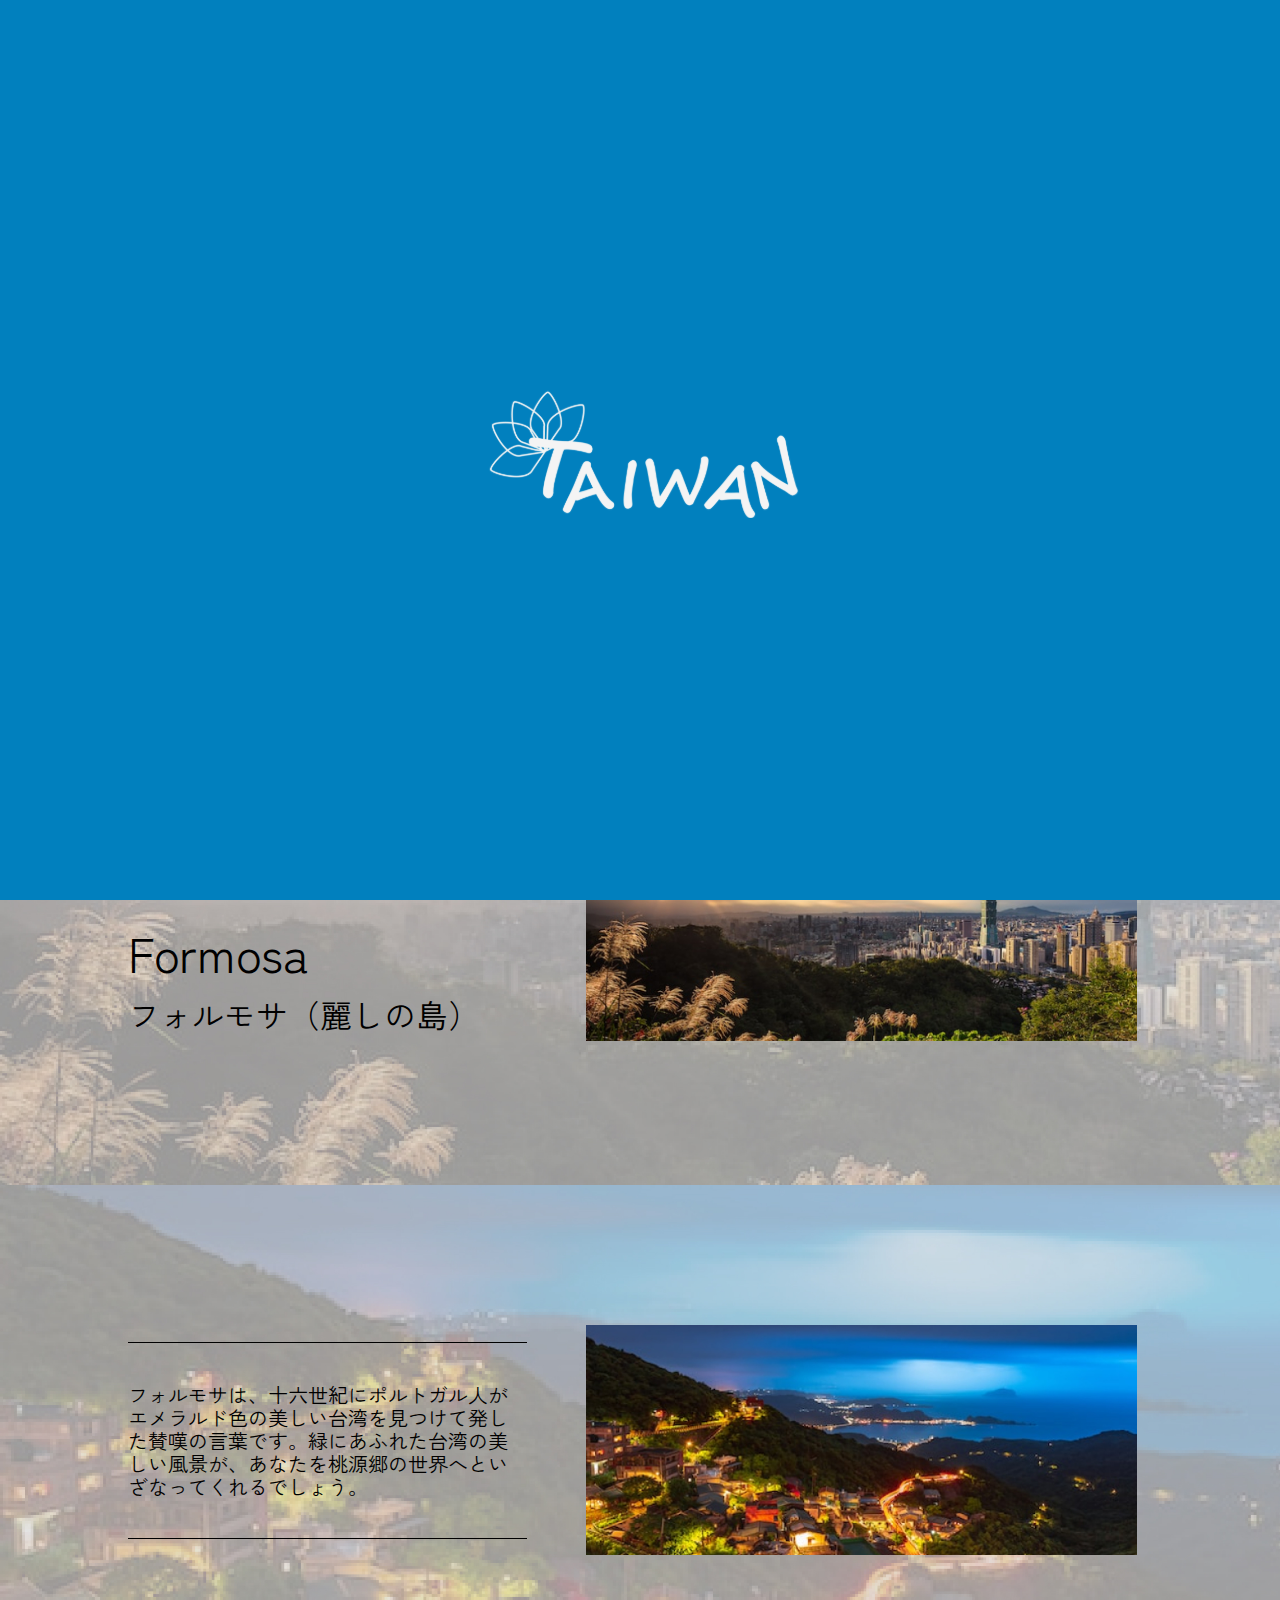
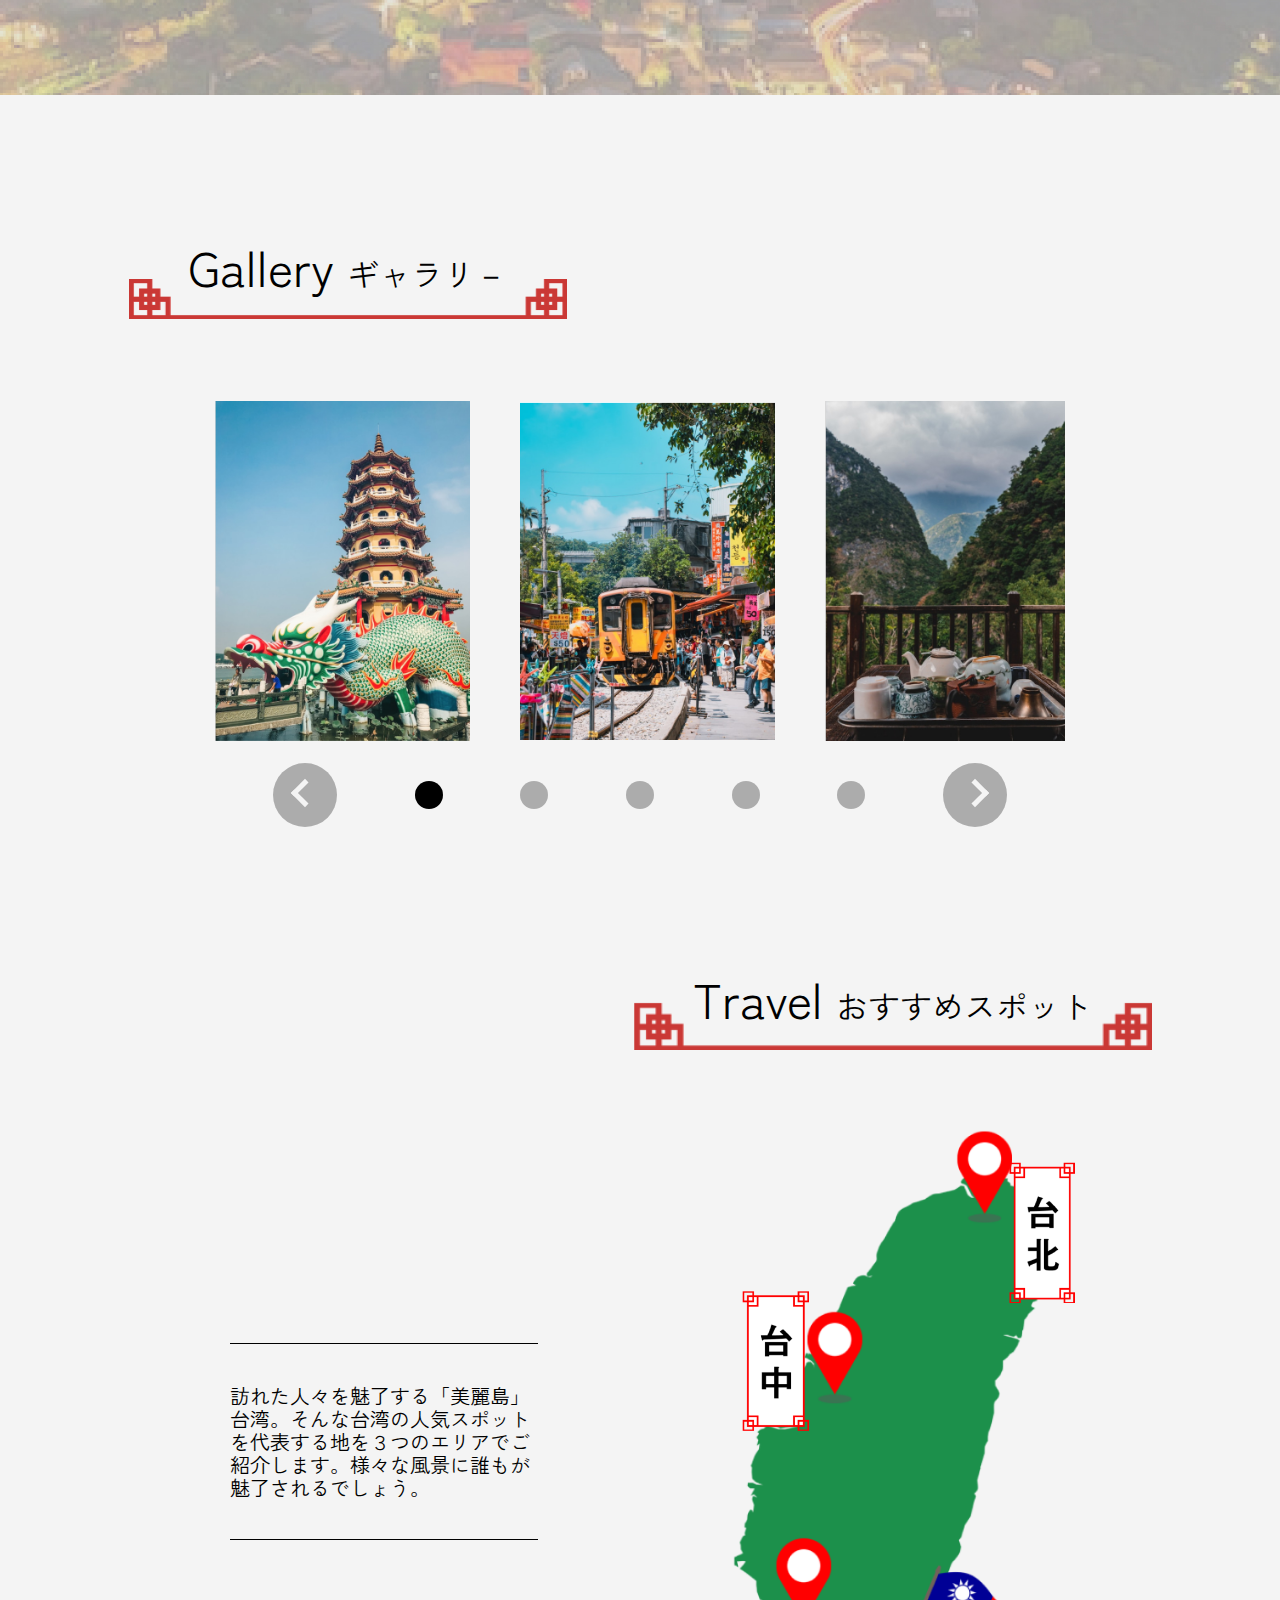
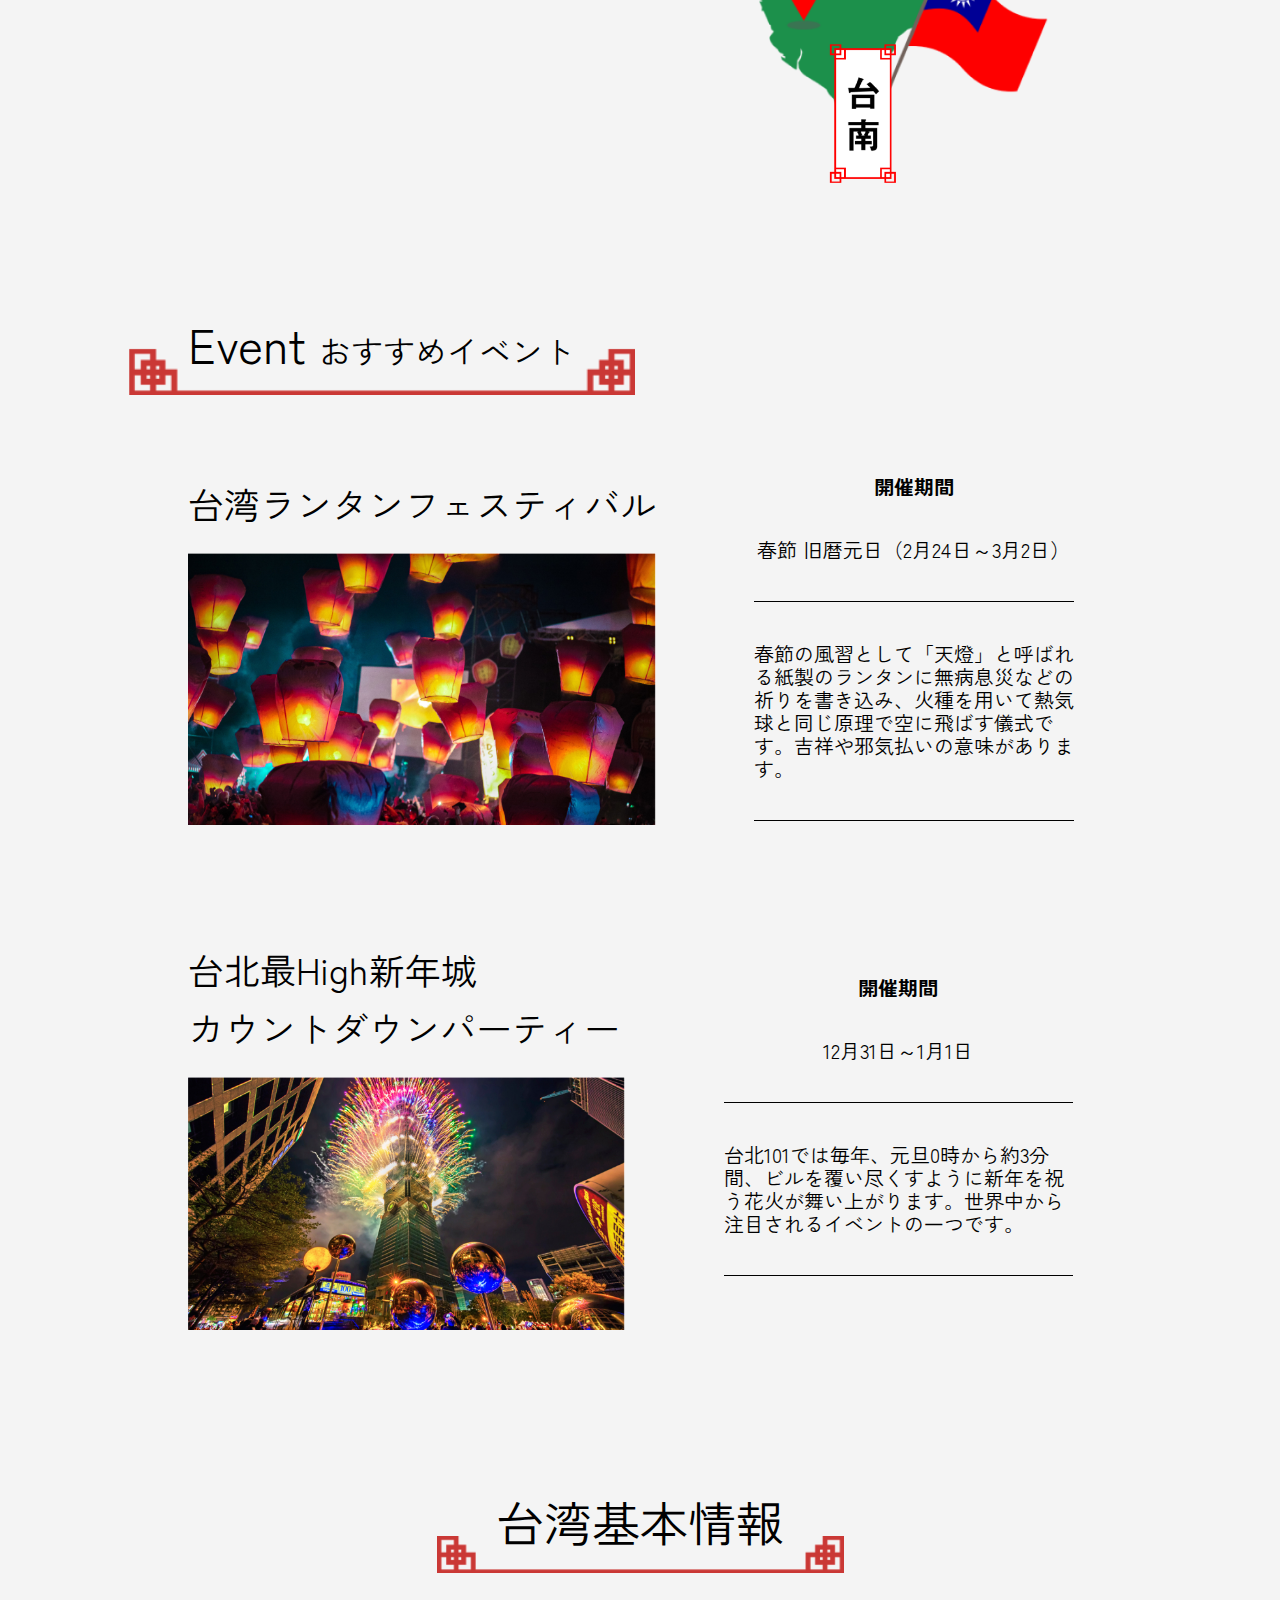
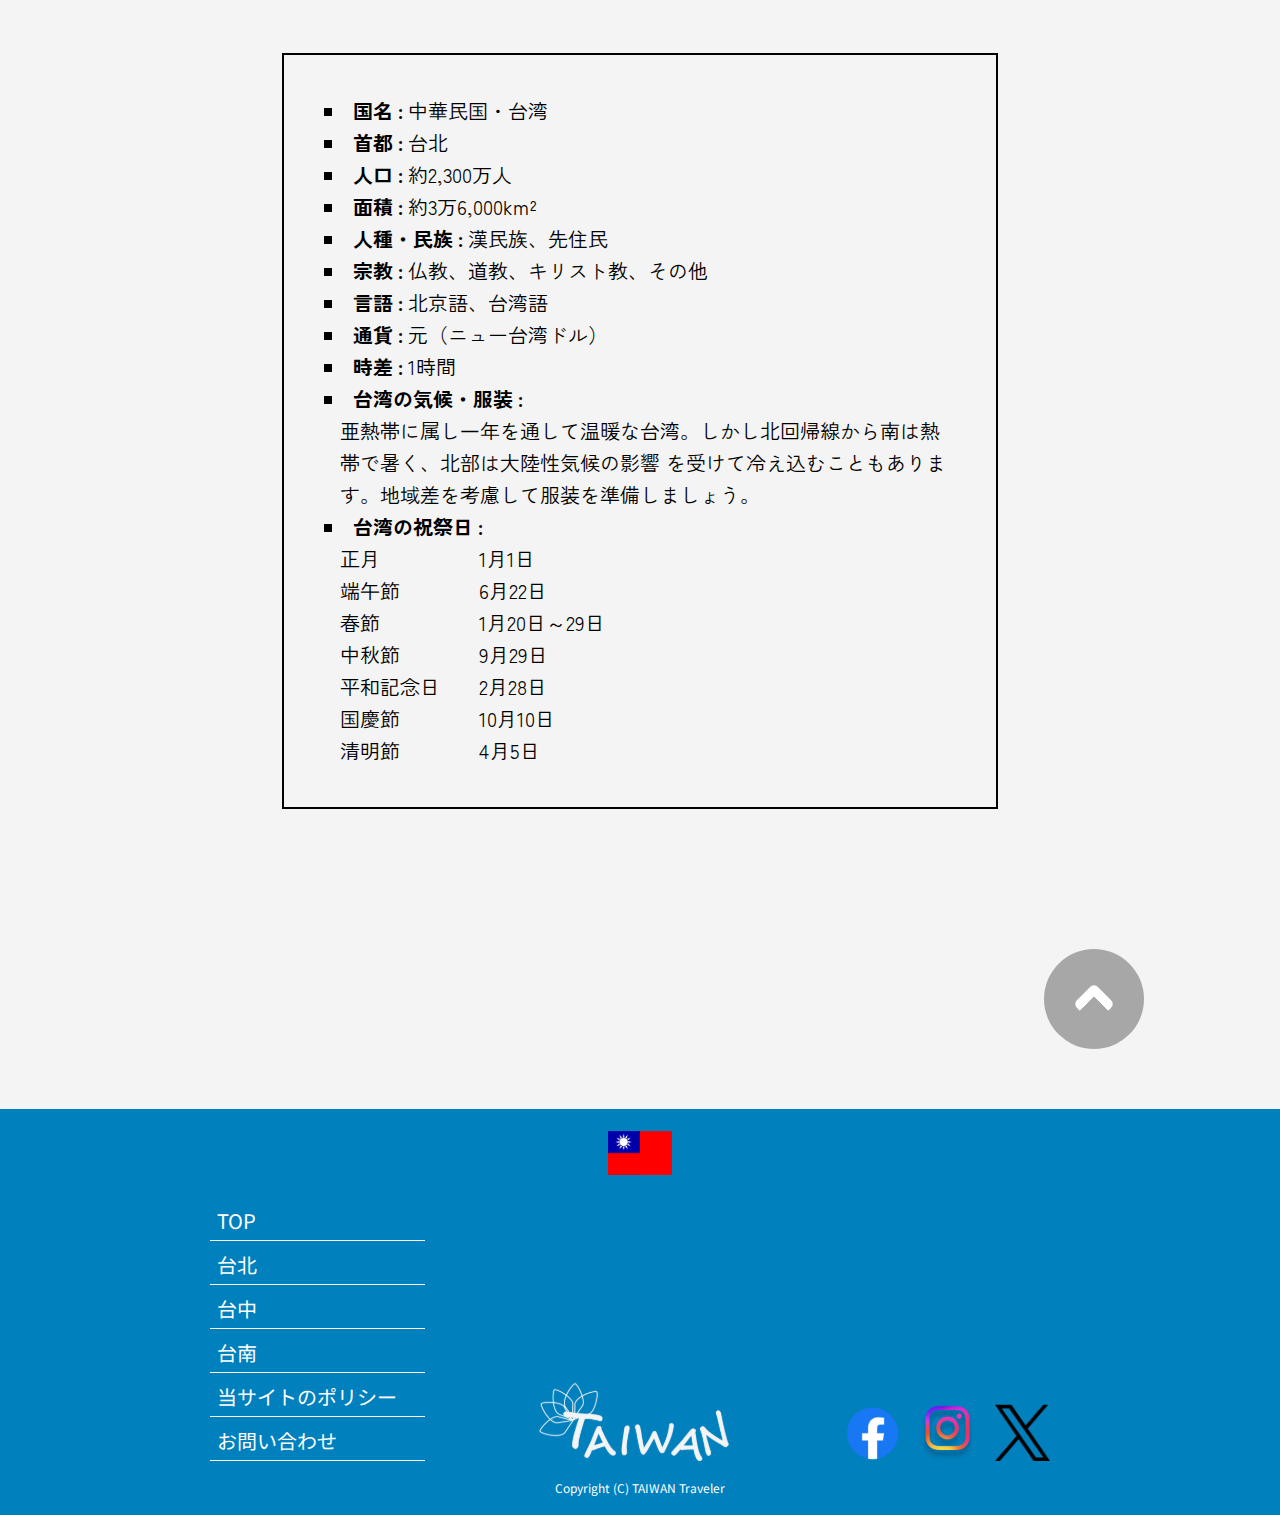
==== commit 5d589598: "g" ====
--- a/index.html
+++ b/index.html
@@ -39,10 +39,10 @@
 
       <ul class="menu">
         <li class="mini_logo"></li>
-        <li><a href="#top">TOP</a></li>
-        <li><a href="#taipei">台北</a></li>
-        <li><a href="#taichung">台中</a></li>
-        <li><a href="#tainan">台南</a></li>
+        <li><a href="index.html">TOP</a></li>
+        <li><a href="台北/index.html" alt="台北">台北</a></li>
+        <li><a href="台中/index.html" alt="台中">台中</a></li>
+        <li><a href="台南/index.html" alt="台南">台南</a></li>
 
       </ul>
     </nav>
--- a/トップ/css/style.css
+++ b/トップ/css/style.css
@@ -260,6 +260,10 @@
   text-align: left;
 }
 
+.dl_big dt:nth-child(19) {
+  float: none;
+}
+
 .basic_info dt span {
   padding-left: 4px;
 }
@@ -613,7 +617,7 @@
   }
 
   .travel_flex p {
-    width: 50%;
+    width: 60%;
 
   }
 
@@ -728,4 +732,23 @@
 
     width: 1024px;
   }
+}
+
+@-moz-document url-prefix() {
+  .dl_big dt {
+    display: block;
+  }
+
+  .dl_big dt::before {
+    content: "■";
+    display: inline-block;
+    font-size: 10px;
+    padding-right: 5px;
+    margin: auto 0;
+  }
+
+  .dl_celeblate dt::before {
+    content: none;
+  }
+
 }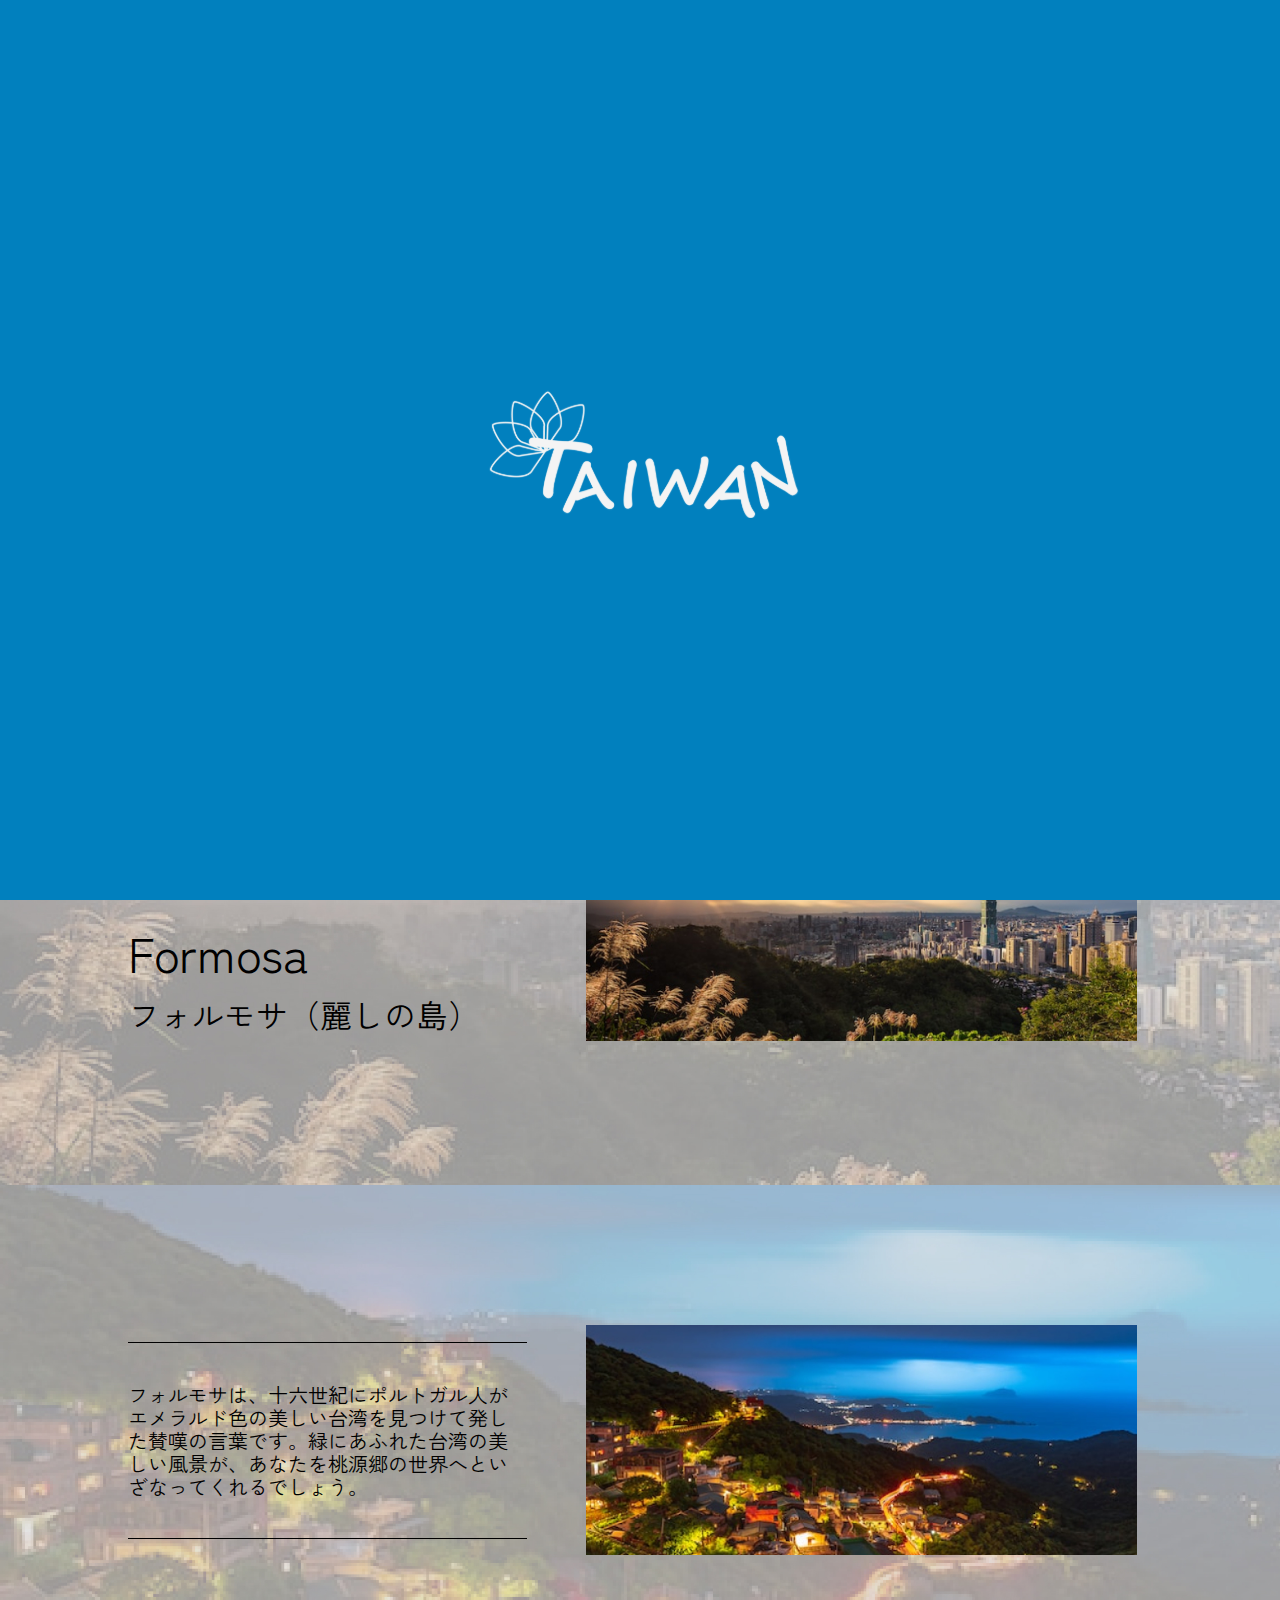
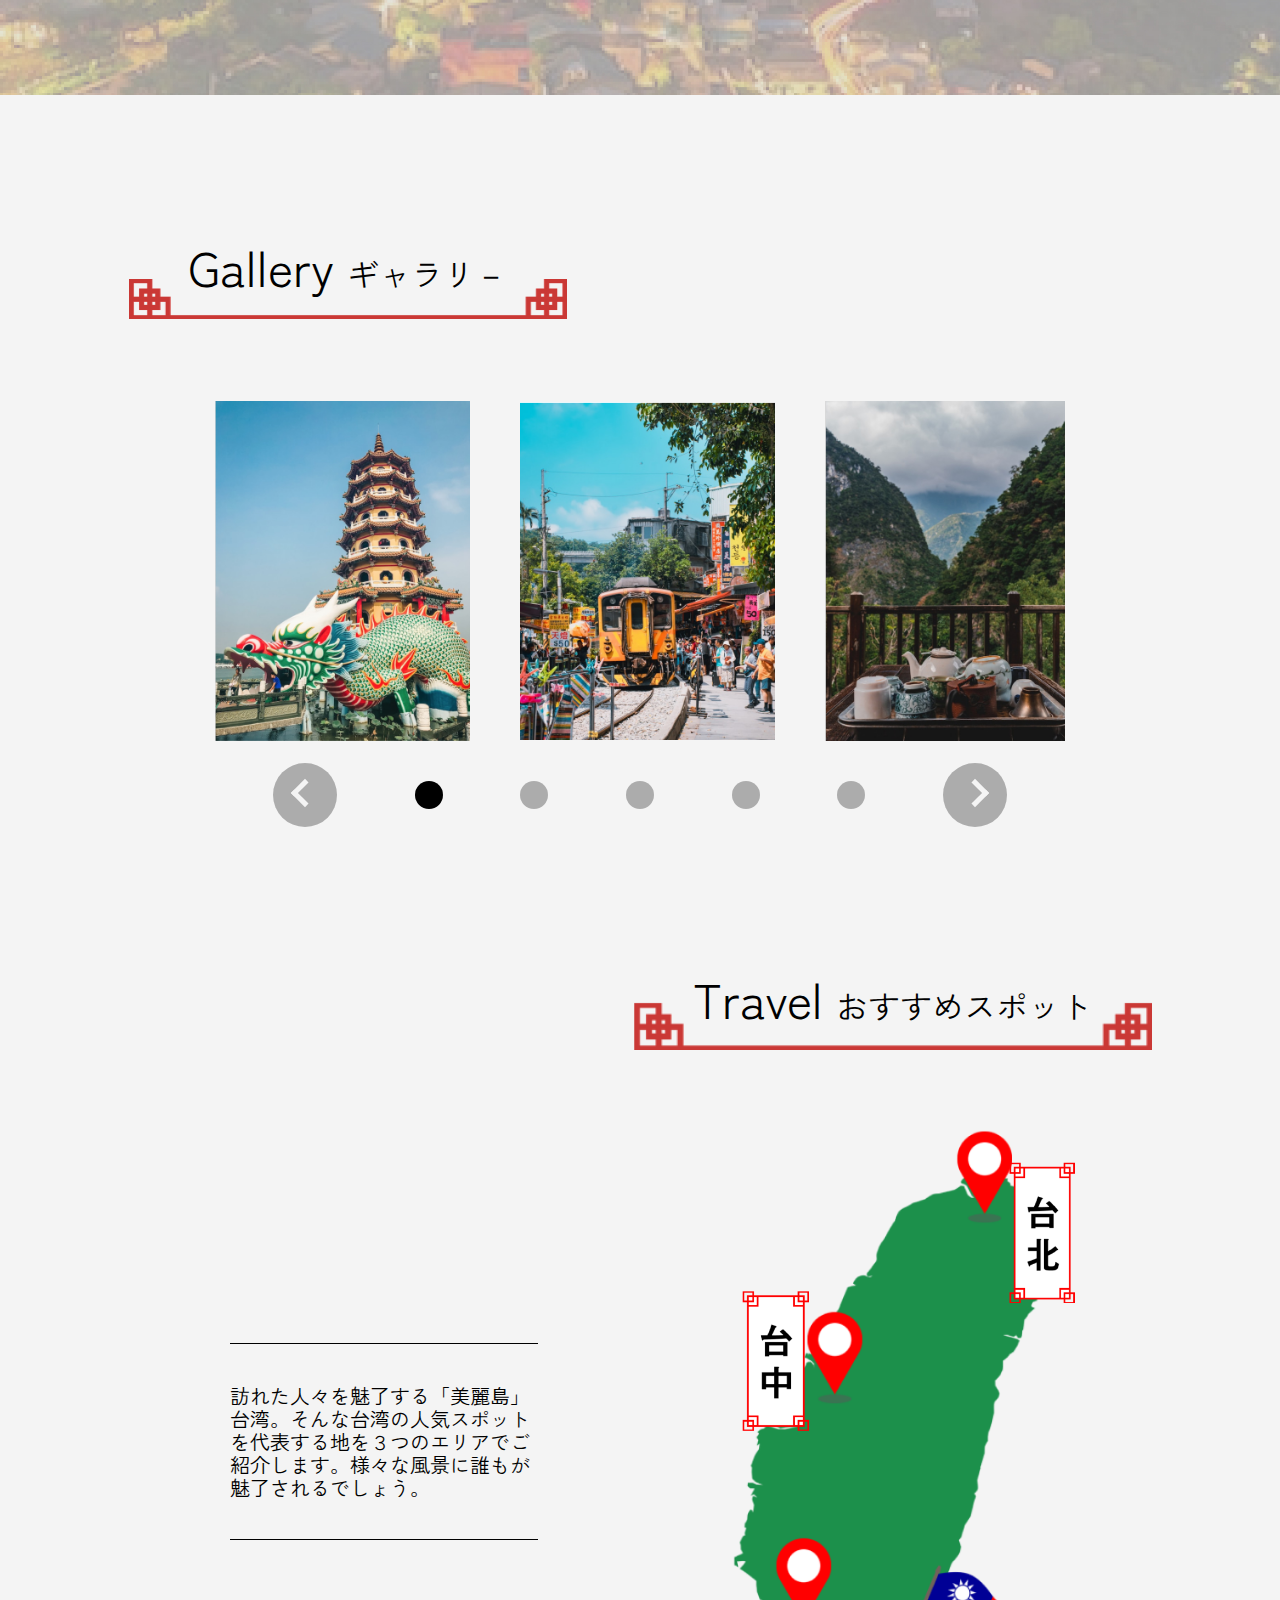
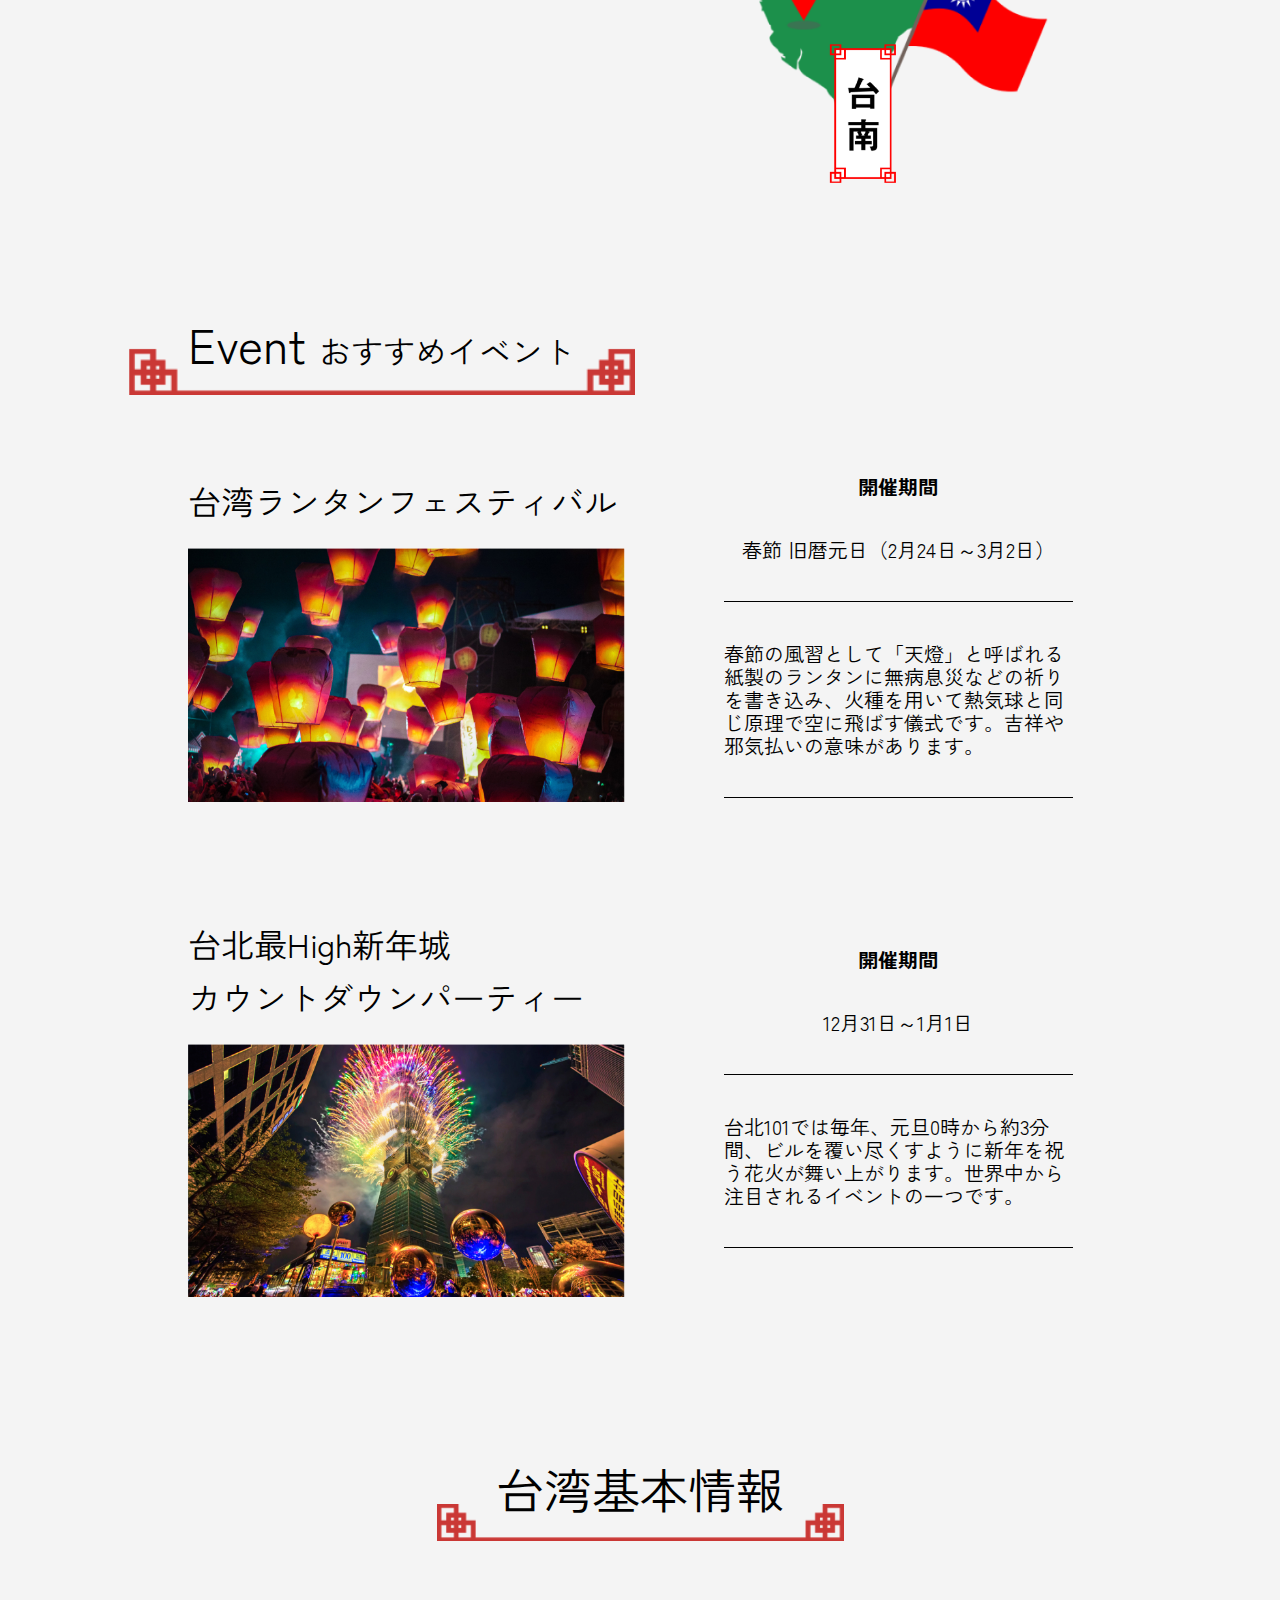
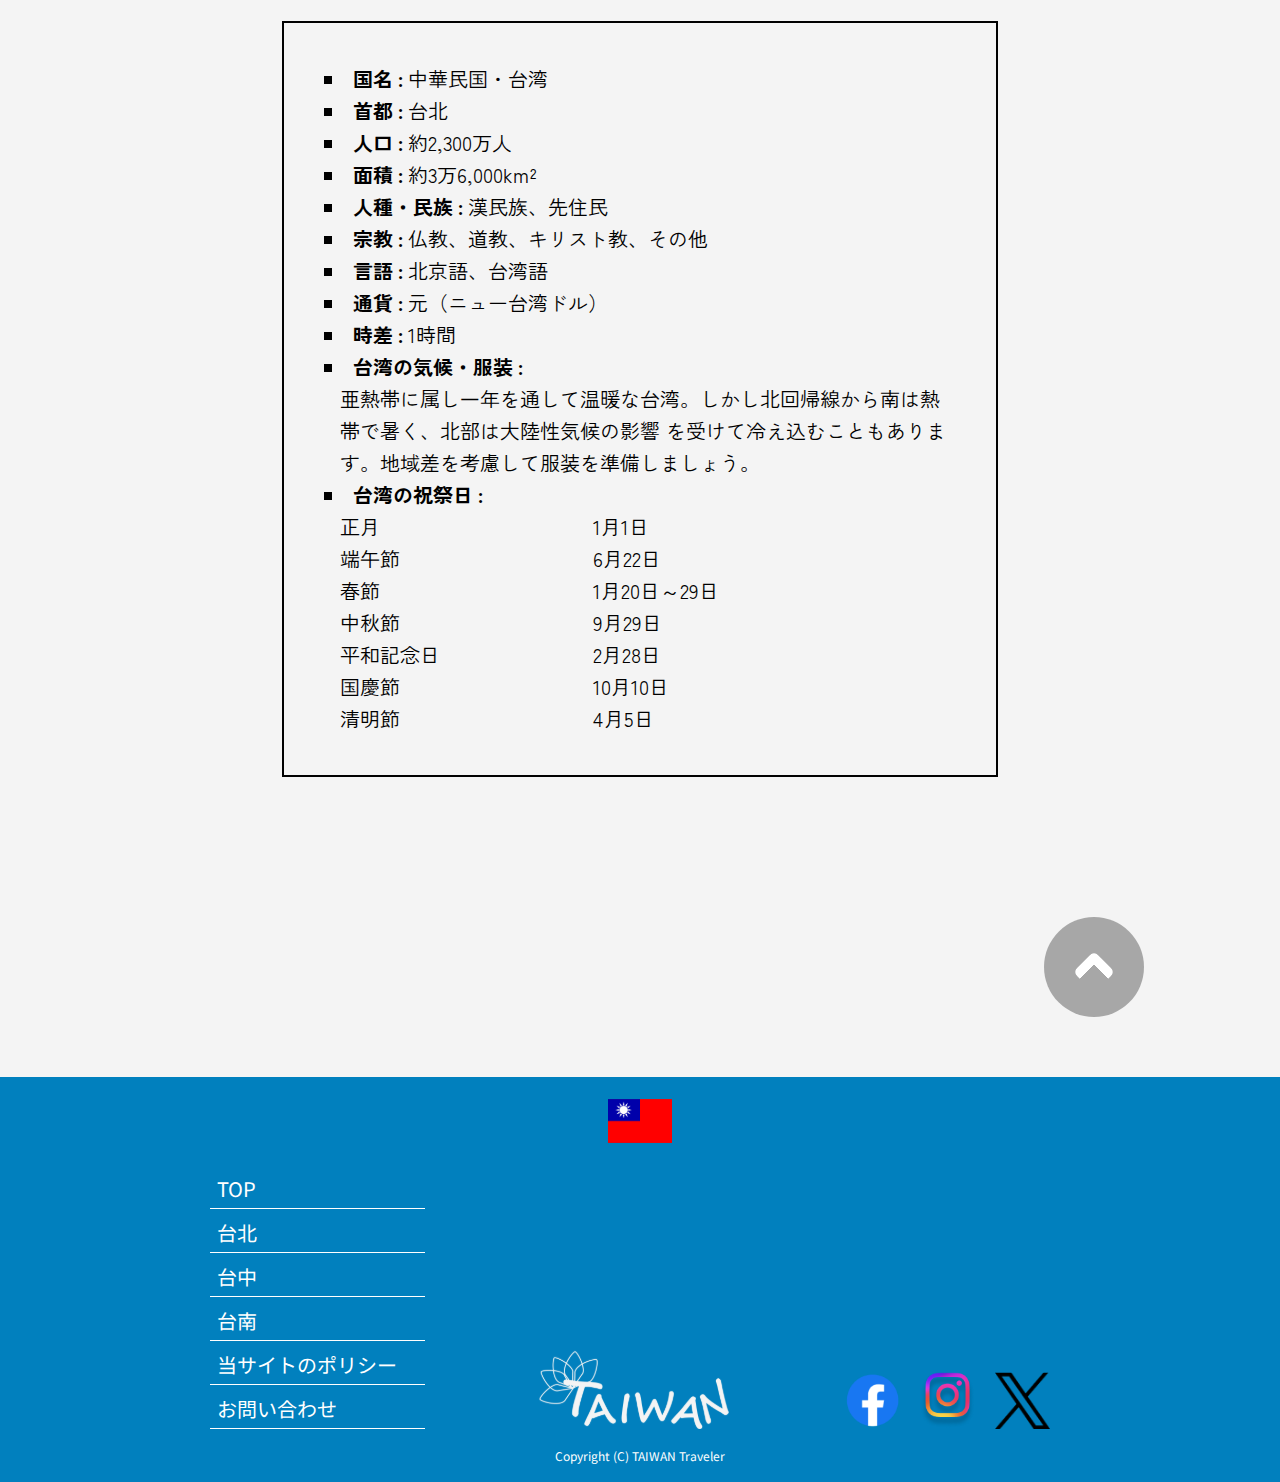
==== commit 2c03a329: "リンク" ====
--- a/index.html
+++ b/index.html
@@ -239,7 +239,7 @@
       <div class="flag"><img src="common/images/national_flag.svg" alt=""></div>
       <div class="wrapper">
         <ul class="footer_menu">
-          <li><a href="index.html">top</a></li>
+          <li><a href="../index.html">top</a></li>
           <li><a href="台北/index.html">台北</a></li>
           <li><a href="台中/index.html">台中</a></li>
           <li><a href="台南/index.html">台南</a></li>
@@ -263,6 +263,8 @@
 
   <script src="トップ/js/main.js"></script>
   <script src="common/js/main.js"></script>
+  <script src="common/js/modal.js"></script>
+
 </body>
 
 </html>--- a/トップ/css/style.css
+++ b/トップ/css/style.css
@@ -281,7 +281,7 @@
 
 .dl_celeblate dt {
   list-style-type: none;
-  flex-basis: 22%;
+  flex-basis: 40%;
   font-weight: 400;
   text-align: left;
   float: none;
@@ -292,7 +292,7 @@
 }
 
 .dl_celeblate dd {
-  flex-basis: 78%;
+  flex-basis: 60%;
 }
 
 /* modal */
@@ -363,6 +363,12 @@
     text-align: start;
   }
 
+  .main_wrapper {
+    margin: 0 auto;
+
+    width: 90vw;
+  }
+
   main h2 {
     font-size: var(--pclf);
   }
@@ -671,10 +677,10 @@
   }
 
   .event h3 {
-    font-size: 36px;
+    font-size: 33px;
     text-align: left;
     line-height: 1.6;
-    text-wrap: nowrap;
+    /* text-wrap: nowrap; */
 
   }
 
